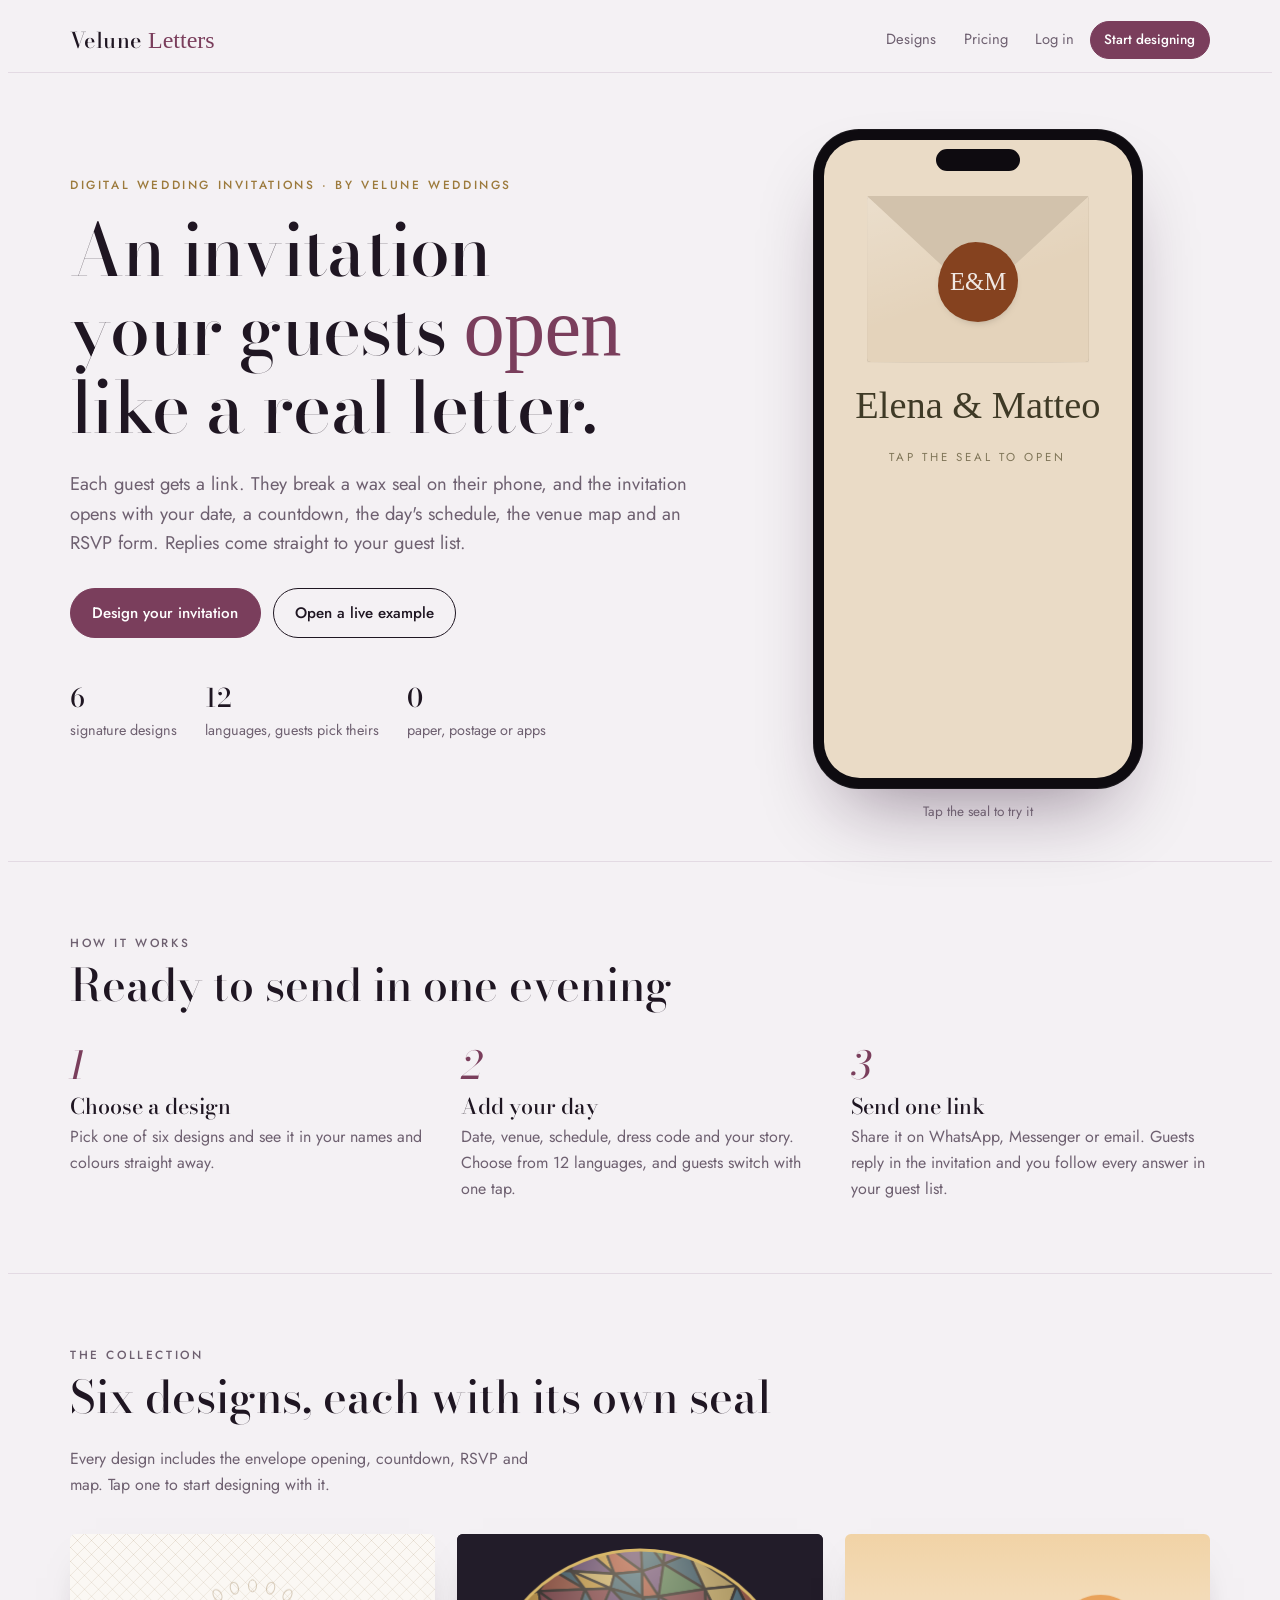
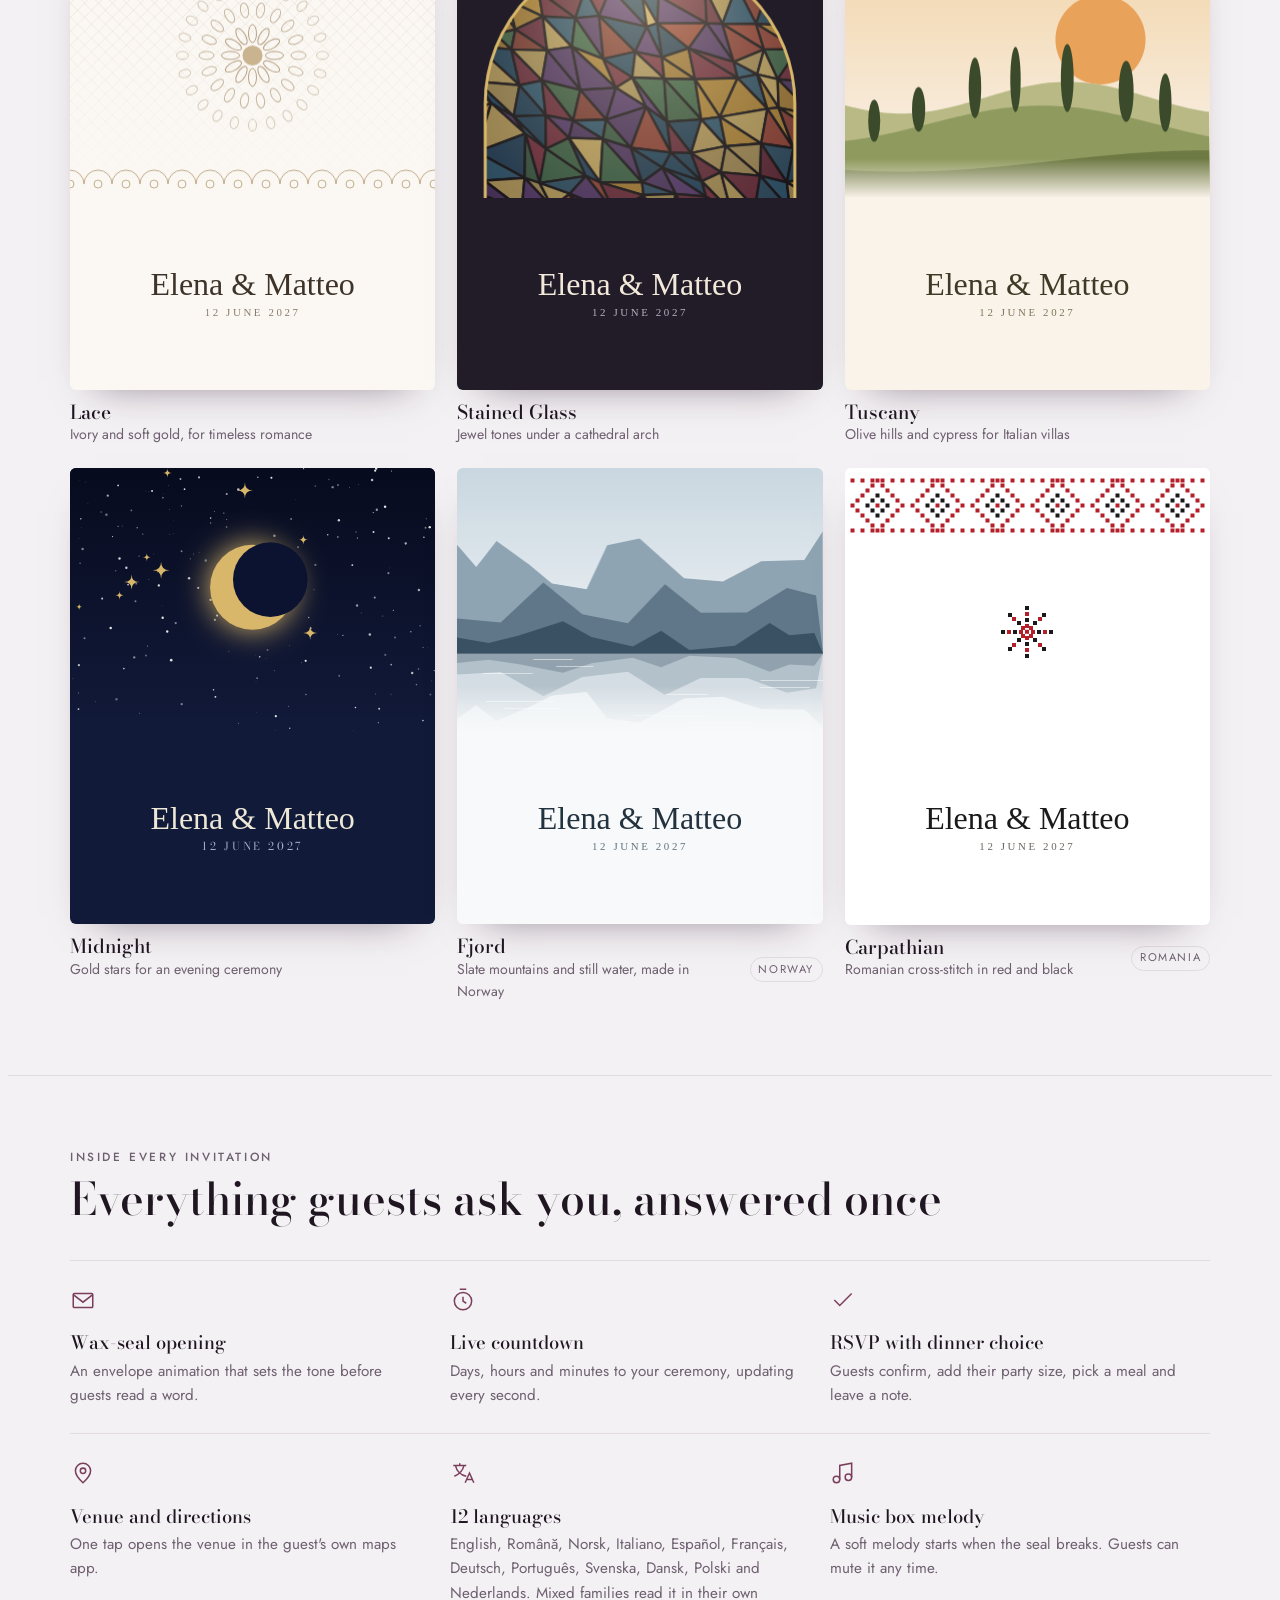
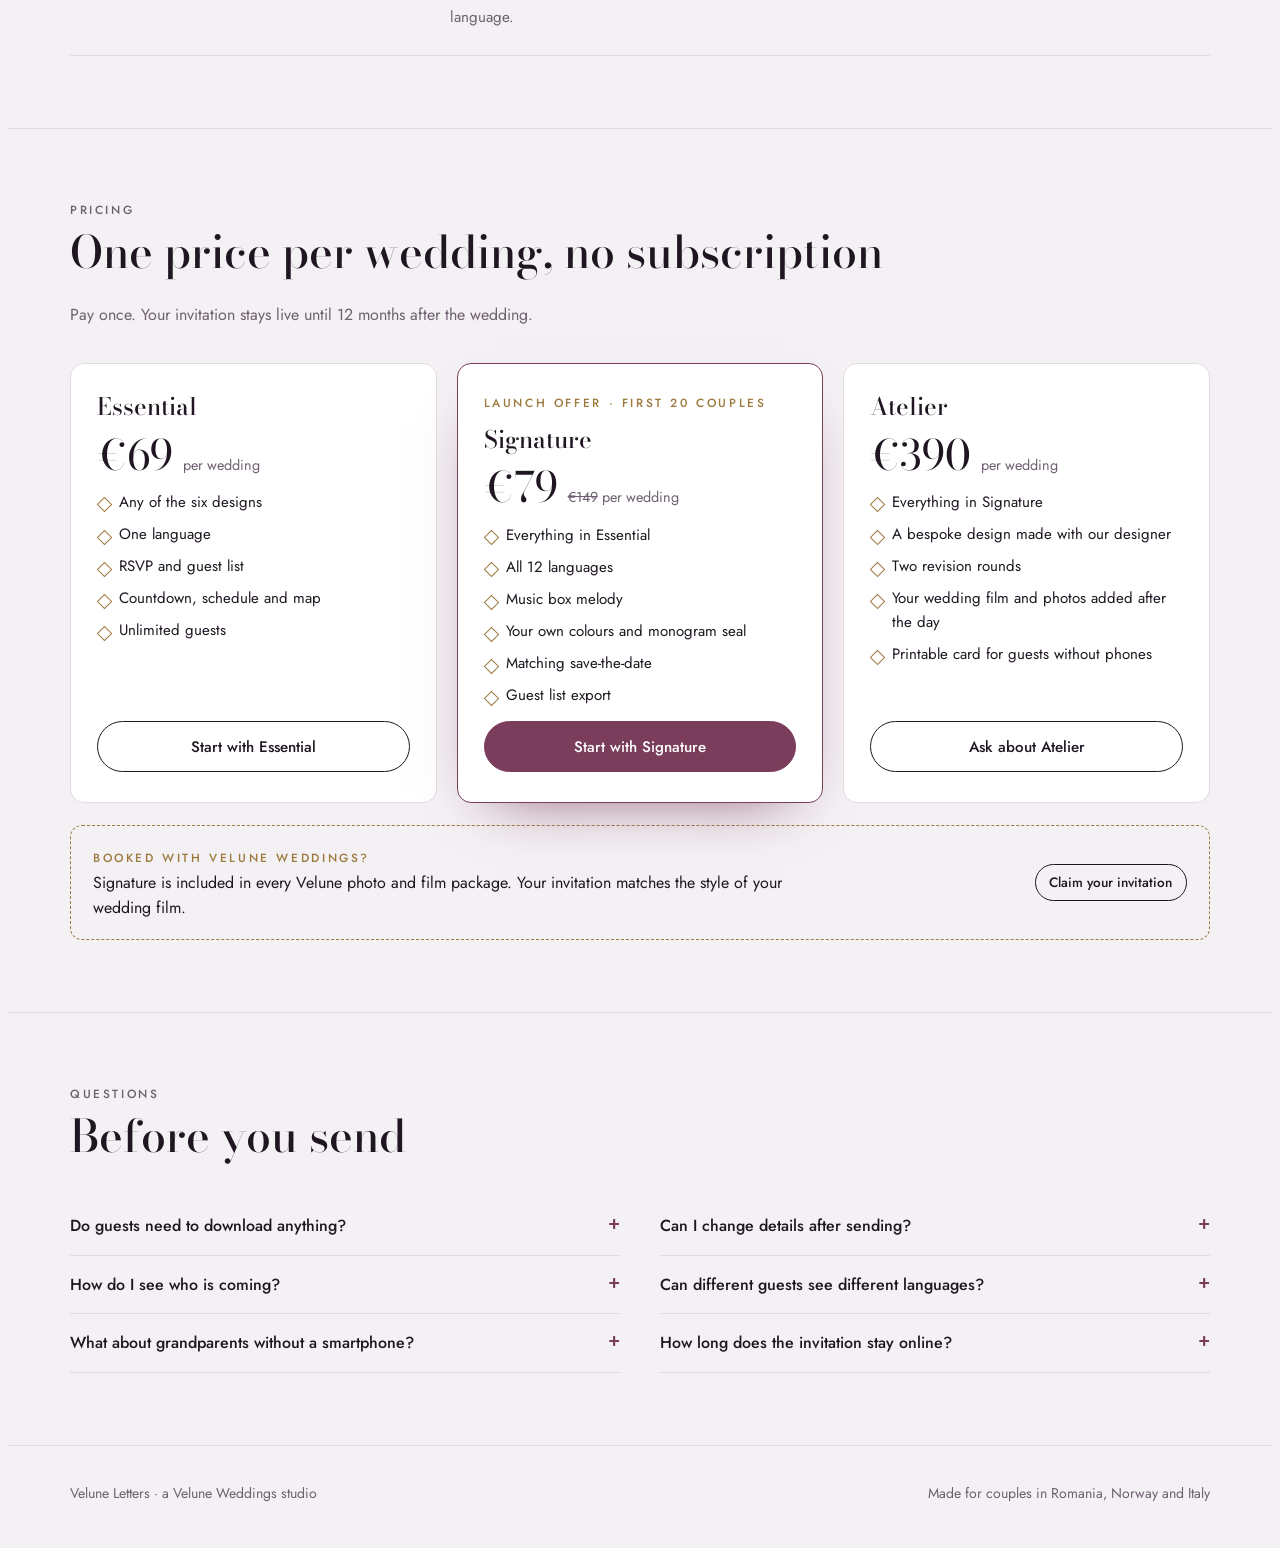
==== index.html @ 80e9c719 "Add files via upload" ====
<!doctype html>
<html lang="en">
<head>
<meta charset="utf-8">
<meta name="viewport" content="width=device-width,initial-scale=1,viewport-fit=cover">
<title>Velune Letters · Digital wedding invitations</title>
<meta name="description" content="Digital wedding invitations your guests open like a real letter. Wax-seal opening, RSVP, countdown, maps and personal guest links. Available in 12 languages.">
<meta property="og:title" content="Velune Letters">
<meta property="og:description" content="Wedding invitations your guests open like a real letter.">
<link rel="preconnect" href="https://fonts.googleapis.com"><link rel="preconnect" href="https://fonts.gstatic.com" crossorigin><link rel="stylesheet" href="https://fonts.googleapis.com/css2?family=Bodoni+Moda:ital,opsz,wght@0,6..96,400..700;1,6..96,400..700\&family=Jost:wght@300;400;500;600\&family=Pinyon+Script\&family=Cormorant+Garamond:ital,wght@0,400;0,500;1,400\&family=Cinzel:wght@400;600\&family=Italiana\&family=Marcellus\&display=swap">
<link rel="stylesheet" href="assets/site.css">
<link rel="stylesheet" href="assets/invite.css">
</head>
<body>
<header class="bar">
  <div class="wrap">
    <a class="logo" href="./" aria-label="Velune Letters home"><b>Velune</b><i>Letters</i></a>
    <nav class="nav" aria-label="Main">
      <a class="navlink hide-sm" href="#templates">Designs</a>
      <a class="navlink hide-sm" href="#pricing">Pricing</a>
      <a class="navlink" href="studio.html">Log in</a>
      <a class="btn small primary" href="studio.html">Start designing</a>
    </nav>
  </div>
</header>
<main>
  <section class="hero">
    <div class="wrap">
      <div>
        <p class="eyebrow">Digital wedding invitations · by Velune Weddings</p>
        <h1 style="margin-top:16px">An invitation your guests <em>open</em> like a real letter.</h1>
        <p class="lede">Each guest gets a link. They break a wax seal on their phone, and the invitation opens with your date, a countdown, the day's schedule, the venue map and an RSVP form. Replies come straight to your guest list.</p>
        <div class="ctas">
          <a class="btn primary" href="studio.html">Design your invitation</a>
          <a class="btn" href="i/?demo" target="_blank" rel="noopener">Open a live example</a>
        </div>
        <div class="proof">
          <div><b>6</b>signature designs</div>
          <div><b>12</b>languages, guests pick theirs</div>
          <div><b>0</b>paper, postage or apps</div>
        </div>
      </div>
      <div class="hero-phone">
        <div class="phone"><div class="screen"><div id="hero-invite"></div></div></div>
        <p class="hint">Tap the seal to try it</p>
      </div>
    </div>
  </section>

  <section class="block">
    <div class="wrap">
      <div class="head"><div><p class="eyebrow">How it works</p><h2>Ready to send in one evening</h2></div></div>
      <div class="steps">
        <div class="step"><div class="n">1</div><h3>Choose a design</h3><p>Pick one of six designs and see it in your names and colours straight away.</p></div>
        <div class="step"><div class="n">2</div><h3>Add your day</h3><p>Date, venue, schedule, dress code and your story. Choose from 12 languages, and guests switch with one tap.</p></div>
        <div class="step"><div class="n">3</div><h3>Send one link</h3><p>Share it on WhatsApp, Messenger or email. Guests reply in the invitation and you follow every answer in your guest list.</p></div>
      </div>
    </div>
  </section>

  <section class="block" id="templates">
    <div class="wrap">
      <div class="head"><div><p class="eyebrow">The collection</p><h2>Six designs, each with its own seal</h2></div><p>Every design includes the envelope opening, countdown, RSVP and map. Tap one to start designing with it.</p></div>
      <div class="tgrid" id="tgrid"></div>
    </div>
  </section>

  <section class="block">
    <div class="wrap">
      <div class="head"><div><p class="eyebrow">Inside every invitation</p><h2>Everything guests ask you, answered once</h2></div></div>
      <div class="feats">
        <div class="feat"><svg viewBox="0 0 24 24"><rect x="3" y="6" width="18" height="13" rx="1"/><path d="M3 7l9 7 9-7"/></svg><h3>Wax-seal opening</h3><p>An envelope animation that sets the tone before guests read a word.</p></div>
        <div class="feat"><svg viewBox="0 0 24 24"><circle cx="12" cy="13" r="8"/><path d="M12 9v4l3 2M9 2h6"/></svg><h3>Live countdown</h3><p>Days, hours and minutes to your ceremony, updating every second.</p></div>
        <div class="feat"><svg viewBox="0 0 24 24"><path d="M4 12l5 5L20 6"/></svg><h3>RSVP with dinner choice</h3><p>Guests confirm, add their party size, pick a meal and leave a note.</p></div>
        <div class="feat"><svg viewBox="0 0 24 24"><path d="M12 21s-7-6.2-7-11a7 7 0 0114 0c0 4.8-7 11-7 11z"/><circle cx="12" cy="10" r="2.5"/></svg><h3>Venue and directions</h3><p>One tap opens the venue in the guest's own maps app.</p></div>
        <div class="feat"><svg viewBox="0 0 24 24"><path d="M3 5h12M9 3v2M5 5c1 5 5 9 10 10M13 5c-1 4-4 8-9 10M14 21l4-9 4 9M15.5 18h5"/></svg><h3>12 languages</h3><p>English, Română, Norsk, Italiano, Español, Français, Deutsch, Português, Svenska, Dansk, Polski and Nederlands. Mixed families read it in their own language.</p></div>
        <div class="feat"><svg viewBox="0 0 24 24"><path d="M9 18V5l11-2v13"/><circle cx="6" cy="18" r="3"/><circle cx="17" cy="16" r="3"/></svg><h3>Music box melody</h3><p>A soft melody starts when the seal breaks. Guests can mute it any time.</p></div>
      </div>
    </div>
  </section>

  <section class="block" id="pricing">
    <div class="wrap">
      <div class="head"><div><p class="eyebrow">Pricing</p><h2>One price per wedding, no subscription</h2></div><p>Pay once. Your invitation stays live until 12 months after the wedding.</p></div>
      <div class="prices">
        <div class="price"><h3>Essential</h3><div class="amt">€69 <small>per wedding</small></div>
          <ul><li>Any of the six designs</li><li>One language</li><li>RSVP and guest list</li><li>Countdown, schedule and map</li><li>Unlimited guests</li></ul>
          <a class="btn" href="studio.html?plan=essential">Start with Essential</a></div>
        <div class="price pop"><p class="eyebrow">Launch offer · first 20 couples</p><h3>Signature</h3><div class="amt">€79 <small><s>€149</s> per wedding</small></div>
          <ul><li>Everything in Essential</li><li>All 12 languages</li><li>Music box melody</li><li>Your own colours and monogram seal</li><li>Matching save-the-date</li><li>Guest list export</li></ul>
          <a class="btn primary" href="studio.html?plan=signature">Start with Signature</a></div>
        <div class="price"><h3>Atelier</h3><div class="amt">€390 <small>per wedding</small></div>
          <ul><li>Everything in Signature</li><li>A bespoke design made with our designer</li><li>Two revision rounds</li><li>Your wedding film and photos added after the day</li><li>Printable card for guests without phones</li></ul>
          <a class="btn" href="studio.html?plan=atelier">Ask about Atelier</a></div>
      </div>
      <div class="velune-note">
        <p><span class="eyebrow">Booked with Velune Weddings?</span><br>Signature is included in every Velune photo and film package. Your invitation matches the style of your wedding film.</p>
        <a class="btn small" href="studio.html?plan=signature">Claim your invitation</a>
      </div>
    </div>
  </section>

  <section class="block">
    <div class="wrap">
      <div class="head"><div><p class="eyebrow">Questions</p><h2>Before you send</h2></div></div>
      <div class="faq">
        <details><summary>Do guests need to download anything?</summary><p>No. The link opens in any phone or computer browser.</p></details>
        <details><summary>Can I change details after sending?</summary><p>Yes. Changes appear for every guest straight away, so a new start time never needs a second invitation.</p></details>
        <details><summary>How do I see who is coming?</summary><p>Every reply lands in your guest list with party size, dinner choice and notes. You can export it for the venue.</p></details>
        <details><summary>Can different guests see different languages?</summary><p>With Signature, guests switch between English, Română, Norsk, Italiano, Español, Français, Deutsch, Português, Svenska, Dansk, Polski and Nederlands inside the invitation. Their phone's language opens first.</p></details>
        <details><summary>What about grandparents without a smartphone?</summary><p>Atelier includes a printable card in the same design, with a QR code to the invitation.</p></details>
        <details><summary>How long does the invitation stay online?</summary><p>Until 12 months after your wedding. After the day, it can become a thank-you page.</p></details>
      </div>
    </div>
  </section>
</main>
<footer><div class="wrap"><span>Velune Letters · a Velune Weddings studio</span><span>Made for couples in Romania, Norway and Italy</span></div></footer>
<script type="module">
import { renderInvite, DEFAULT_DATA, clone, esc, Music } from "./assets/invite.js";
import { THEMES, draw } from "./assets/themes.js";
import { fmtDate } from "./assets/i18n.js";
const data = clone(DEFAULT_DATA);
const hero = document.getElementById("hero-invite");
const heroOpts = { plan: null, onRsvp: async () => {}, onLang: (l) => { data.lang = l; renderInvite(hero, data, Object.assign(heroOpts, { keepOpen: true })); } };
renderInvite(hero, data, heroOpts);
const grid = document.getElementById("tgrid");
grid.innerHTML = Object.entries(THEMES).map(([id, th]) => `
  <div class="tcard">
    <a class="thumb" href="studio.html?theme=${id}" aria-label="Design with ${esc(th.name)}" style="background:${th.v.paper}">
      <canvas data-motif="${id}"></canvas>
      <div class="tt" style="color:${th.v.ink}"><span class="s">${esc(data.p1)} &amp; ${esc(data.p2)}</span><span class="d" style="color:${th.v.muted};font-family:${esc(th.display)}">${esc(fmtDate(data.date, "en", false))}</span></div>
    </a>
    <div class="meta"><div><h3>${esc(th.name)}</h3><p>${esc(th.tag)}</p></div>${id === "fjord" ? '<span class="tag">Norway</span>' : id === "carpathian" ? '<span class="tag">Romania</span>' : ""}</div>
  </div>`).join("");
const paint = () => grid.querySelectorAll("canvas").forEach((c) => draw(c, c.dataset.motif));
paint();
let rz; addEventListener("resize", () => { clearTimeout(rz); rz = setTimeout(paint, 200); });
document.addEventListener("visibilitychange", () => { if (document.hidden) Music.stop(); });
</script>
</body>
</html>
---- assets/site.css ----
/* Layout: editorial landing → studio (form + live phone) → full-screen invitation → guest replies. Site chrome is mulberry & champagne; each invitation design carries its own fixed palette. */
:root{
  --bg:#F4F1F4; --surface:#FFFFFF; --fg:#1F1622; --muted:#6E6070; --line:#E3DAE3;
  --accent:#7A3E5C; --accent-fg:#FFFFFF; --gold:#9C7A3C; --soft:#EDE5EC;
  --ok:#2F7A55; --warn:#A8642A; --bad:#A83A4A;
  --f-display:"Bodoni Moda", "Didot", Georgia, serif;
  --f-body:"Jost", "Helvetica Neue", Arial, sans-serif;
  --f-script:"Pinyon Script", "Snell Roundhand", cursive;
}
@media (prefers-color-scheme: dark){:root:not([data-theme="light"]){
  --bg:#141016; --surface:#1D1720; --fg:#EFE8EE; --muted:#A898A8; --line:#30273A;
  --accent:#D9A3BF; --accent-fg:#1F1622; --gold:#D6B57A; --soft:#261E2A;
  --ok:#7CC9A0; --warn:#E0A86E; --bad:#E58A98; color-scheme:dark}}
:root[data-theme="dark"]{
  --bg:#141016; --surface:#1D1720; --fg:#EFE8EE; --muted:#A898A8; --line:#30273A;
  --accent:#D9A3BF; --accent-fg:#1F1622; --gold:#D6B57A; --soft:#261E2A;
  --ok:#7CC9A0; --warn:#E0A86E; --bad:#E58A98; color-scheme:dark}

*{box-sizing:border-box}
html{scroll-behavior:smooth}
body{background:var(--bg);color:var(--fg);font-family:var(--f-body);font-size:16px;line-height:1.6;-webkit-font-smoothing:antialiased}
body::before{content:"";position:fixed;inset:0 0 auto;height:env(safe-area-inset-top,0px);z-index:10;background:var(--bg)}
h1,h2,h3{font-family:var(--f-display);font-weight:500;line-height:1.1;text-wrap:balance;margin:0}
p{margin:0}
button,input,select,textarea{font:inherit;color:inherit}
:focus-visible{outline:2px solid var(--accent);outline-offset:3px}
.wrap{max-width:1180px;margin:0 auto;padding-left:max(20px,env(safe-area-inset-left,0px));padding-right:max(20px,env(safe-area-inset-right,0px))}
.eyebrow{font-size:.74rem;letter-spacing:.22em;text-transform:uppercase;color:var(--gold);font-weight:500}
.btn{display:inline-flex;align-items:center;gap:.5em;border:1px solid var(--fg);background:transparent;padding:.8em 1.4em;border-radius:999px;cursor:pointer;font-weight:500;font-size:.95rem;text-decoration:none;transition:transform .2s,background .2s,color .2s}
.btn:hover{transform:translateY(-1px)}
.btn.primary{background:var(--accent);border-color:var(--accent);color:var(--accent-fg)}
.btn.small{padding:.5em 1em;font-size:.85rem}
.btn.ghost{border-color:var(--line)}

/* header */
.bar{position:sticky;top:env(safe-area-inset-top,0px);z-index:20;background:color-mix(in srgb,var(--bg) 88%,transparent);backdrop-filter:blur(10px);border-bottom:1px solid var(--line)}
.bar .wrap{display:flex;align-items:center;gap:20px;height:64px}
.logo{display:flex;align-items:baseline;gap:.4em;text-decoration:none;color:var(--fg);cursor:pointer;background:none;border:0;padding:0}
.logo b{font-family:var(--f-display);font-weight:500;font-size:1.35rem;letter-spacing:.02em}
.logo i{font-family:var(--f-script);font-style:normal;font-size:1.5rem;color:var(--accent)}
.nav{display:flex;gap:4px;margin-left:auto;flex-wrap:wrap}
.nav button{background:none;border:0;padding:.5em .8em;border-radius:999px;cursor:pointer;color:var(--muted);font-size:.92rem}
.nav button:hover,.nav button[aria-current="true"]{color:var(--fg);background:var(--soft)}
@media (max-width:640px){.nav .hide-sm{display:none}.bar .wrap{gap:8px}.logo b{font-size:1.1rem}}

.view[hidden]{display:none}

/* hero */
.hero{padding-block:56px 72px}
.hero .wrap{display:grid;grid-template-columns:1.15fr .85fr;gap:48px;align-items:center}
.hero h1{font-size:clamp(2.5rem,5.6vw,4.6rem);letter-spacing:-.01em}
.hero h1 em{font-family:var(--f-script);font-style:normal;color:var(--accent);font-weight:400;font-size:1.15em;line-height:.9}
.hero .lede{font-size:1.15rem;color:var(--muted);max-width:34em;margin-top:22px}
.hero .ctas{display:flex;gap:12px;flex-wrap:wrap;margin-top:30px}
.hero .proof{display:flex;gap:28px;flex-wrap:wrap;margin-top:40px;color:var(--muted);font-size:.9rem}
.hero .proof b{display:block;font-family:var(--f-display);font-size:1.6rem;color:var(--fg);font-weight:500}
.hero-phone{display:flex;justify-content:center;position:relative}
.hero-phone .hint{position:absolute;bottom:-34px;left:0;right:0;text-align:center;font-size:.85rem;color:var(--muted)}
@media (max-width:880px){.hero .wrap{grid-template-columns:1fr}.hero{padding-block:32px 72px}}

/* phone */
.phone{width:330px;max-width:100%;height:660px;border-radius:46px;padding:11px;background:#0E0B10;box-shadow:0 40px 80px -30px rgba(40,10,40,.45),0 0 0 1px rgba(255,255,255,.06) inset;position:relative;flex-shrink:0}
.phone::after{content:"";position:absolute;top:20px;left:50%;width:84px;height:22px;margin-left:-42px;border-radius:20px;background:#0E0B10;z-index:5}
.screen{height:100%;border-radius:36px;overflow-y:auto;overflow-x:hidden;position:relative;scrollbar-width:none}
.screen::-webkit-scrollbar{display:none}

/* sections */
section.block{padding-block:72px;border-top:1px solid var(--line)}
.head{display:flex;justify-content:space-between;align-items:end;gap:24px;flex-wrap:wrap;margin-bottom:36px}
.head h2{font-size:clamp(1.9rem,3.6vw,2.8rem);margin-top:8px}
.head p{color:var(--muted);max-width:30em}

.steps{display:grid;grid-template-columns:repeat(3,1fr);gap:32px}
.step .n{font-family:var(--f-display);font-style:italic;font-size:2.4rem;color:var(--accent);line-height:1}
.step h3{font-size:1.35rem;margin:10px 0 6px}
.step p{color:var(--muted)}
@media (max-width:760px){.steps{grid-template-columns:1fr}}

.tgrid{display:grid;grid-template-columns:repeat(3,1fr);gap:22px}
@media (max-width:900px){.tgrid{grid-template-columns:repeat(2,1fr)}}
@media (max-width:520px){.tgrid{grid-template-columns:1fr}}
.tcard{display:flex;flex-direction:column;gap:12px}
.thumb{position:relative;aspect-ratio:4/5;max-width:100%;border-radius:6px;overflow:hidden;cursor:pointer;border:0;padding:0;display:block;width:100%;transition:transform .35s ease,box-shadow .35s ease;box-shadow:0 18px 40px -26px rgba(30,10,30,.55)}
.thumb:hover{transform:translateY(-4px) rotate(-.4deg)}
.thumb canvas{position:absolute;inset:0 0 auto;width:100%;height:58%}
.thumb .tt{position:absolute;inset:58% 0 0;display:flex;flex-direction:column;align-items:center;justify-content:center;gap:2px;text-align:center}
.thumb .tt .s{font-family:var(--f-script);font-size:2rem;line-height:1.1}
.thumb .tt .d{font-size:.68rem;letter-spacing:.24em;text-transform:uppercase}
.tcard .meta{display:flex;justify-content:space-between;align-items:center;gap:12px}
.tcard h3{font-size:1.2rem}
.tcard .meta p{font-size:.88rem;color:var(--muted)}
.tag{font-size:.7rem;letter-spacing:.14em;text-transform:uppercase;border:1px solid var(--line);border-radius:999px;padding:.2em .7em;color:var(--muted);white-space:nowrap}

.feats{display:grid;grid-template-columns:repeat(3,1fr);gap:0;border-top:1px solid var(--line)}
.feat{padding:26px 24px 26px 0;border-bottom:1px solid var(--line)}
.feat h3{font-size:1.15rem;margin-bottom:6px}
.feat p{color:var(--muted);font-size:.95rem}
.feat svg{width:26px;height:26px;stroke:var(--accent);fill:none;stroke-width:1.4;margin-bottom:12px}
@media (max-width:760px){.feats{grid-template-columns:1fr}}

.prices{display:grid;grid-template-columns:repeat(3,1fr);gap:20px;align-items:stretch}
@media (max-width:860px){.prices{grid-template-columns:1fr}}
.price{background:var(--surface);border:1px solid var(--line);border-radius:14px;padding:30px 26px;display:flex;flex-direction:column;gap:14px}
.price.pop{border-color:var(--accent);box-shadow:0 24px 60px -36px var(--accent)}
.price h3{font-size:1.5rem}
.price .amt{font-family:var(--f-display);font-size:2.6rem;line-height:1}
.price .amt small{font-family:var(--f-body);font-size:.9rem;color:var(--muted)}
.price ul{list-style:none;padding:0;margin:0;display:grid;gap:8px;font-size:.94rem}
.price li{padding-left:22px;position:relative}
.price li::before{content:"";position:absolute;left:2px;top:.62em;width:9px;height:9px;transform:rotate(45deg);border:1px solid var(--gold)}
.price .btn{margin-top:auto;justify-content:center}
.velune-note{margin-top:22px;padding:18px 22px;border:1px dashed var(--gold);border-radius:12px;display:flex;gap:16px;align-items:center;flex-wrap:wrap;justify-content:space-between}
.velune-note p{max-width:44em}

.faq{display:grid;grid-template-columns:repeat(2,1fr);gap:0 40px}
@media (max-width:760px){.faq{grid-template-columns:1fr}}
.faq details{border-bottom:1px solid var(--line);padding:16px 0}
.faq summary{cursor:pointer;font-weight:500;list-style:none;display:flex;justify-content:space-between;gap:12px}
.faq summary::after{content:"+";color:var(--accent);font-size:1.2rem;line-height:1}
.faq details[open] summary::after{content:"–"}
.faq details p{color:var(--muted);margin-top:8px}

footer{border-top:1px solid var(--line);padding-block:36px;color:var(--muted);font-size:.88rem}
footer .wrap{display:flex;justify-content:space-between;gap:16px;flex-wrap:wrap}

/* studio */
.studio{padding-block:36px 72px}
.studio .wrap{display:grid;grid-template-columns:minmax(0,1fr) 360px;gap:44px;align-items:start}
@media (max-width:920px){.studio .wrap{grid-template-columns:1fr}.studio .preview{order:-1}}
.studio h1{font-size:clamp(1.9rem,3.4vw,2.6rem)}
.studio .sub{color:var(--muted);margin-top:6px}
.panel{background:var(--surface);border:1px solid var(--line);border-radius:14px;padding:22px;margin-top:20px}
.panel h2{font-family:var(--f-body);font-size:.78rem;letter-spacing:.2em;text-transform:uppercase;color:var(--gold);font-weight:500;margin-bottom:14px}
.fgrid{display:grid;grid-template-columns:1fr 1fr;gap:14px}
.fgrid .full{grid-column:1/-1}
@media (max-width:520px){.fgrid{grid-template-columns:1fr}}
label.f{display:flex;flex-direction:column;gap:5px;font-size:.82rem;color:var(--muted);min-width:0}
.f input,.f select,.f textarea{border:1px solid var(--line);background:var(--bg);border-radius:8px;padding:.62em .75em;font-size:.95rem;color:var(--fg);width:100%;min-width:0}
.f textarea{min-height:84px;resize:vertical}
.chips{display:flex;flex-wrap:wrap;gap:8px}
.chip{border:1px solid var(--line);background:var(--bg);border-radius:999px;padding:.45em .95em;cursor:pointer;font-size:.88rem;display:inline-flex;align-items:center;gap:.5em}
.chip .sw{width:14px;height:14px;border-radius:50%;box-shadow:0 0 0 1px rgba(0,0,0,.15) inset}
.chip[aria-pressed="true"]{border-color:var(--accent);background:var(--soft);color:var(--fg);box-shadow:0 0 0 1px var(--accent) inset}
.sched{display:grid;gap:8px}
.srow{display:grid;grid-template-columns:96px minmax(0,1fr) 36px;gap:8px}
.srow input{border:1px solid var(--line);background:var(--bg);border-radius:8px;padding:.55em .7em;min-width:0;width:100%}
.iconbtn{border:1px solid var(--line);background:var(--bg);border-radius:8px;cursor:pointer;color:var(--muted)}
.preview{position:sticky;top:calc(env(safe-area-inset-top,0px) + 84px);display:flex;flex-direction:column;align-items:center;gap:14px}
.preview .row{display:flex;gap:8px;flex-wrap:wrap;justify-content:center}
.linkbox{display:flex;gap:8px;align-items:center;border:1px solid var(--line);border-radius:999px;padding:4px 4px 4px 14px;font-size:.85rem;max-width:100%;background:var(--surface)}
.linkbox code{overflow:hidden;text-overflow:ellipsis;white-space:nowrap;min-width:0;color:var(--muted)}

/* full invitation view */
.full-invite{min-height:calc(100dvh - 64px);position:relative}
.full-invite .back{position:fixed;left:max(14px,env(safe-area-inset-left,0px));bottom:calc(14px + env(safe-area-inset-bottom,0px));z-index:30;background:var(--surface);color:var(--fg);border:1px solid var(--line);box-shadow:0 10px 30px -12px rgba(0,0,0,.4)}

/* replies */
.replies{padding-block:36px 72px}
.tiles{display:grid;grid-template-columns:repeat(4,1fr);gap:14px;margin-top:24px}
@media (max-width:760px){.tiles{grid-template-columns:repeat(2,1fr)}}
.tile{background:var(--surface);border:1px solid var(--line);border-radius:12px;padding:18px}
.tile .k{font-size:.75rem;letter-spacing:.16em;text-transform:uppercase;color:var(--muted)}
.tile .v{font-family:var(--f-display);font-size:2.2rem;line-height:1.1;font-variant-numeric:tabular-nums}
.tile .x{font-size:.82rem;color:var(--muted)}
.meals{margin-top:14px}
.mbar{display:flex;height:12px;border-radius:999px;overflow:hidden;background:var(--soft);margin:10px 0}
.mbar span{display:block;height:100%}
.legend{display:flex;gap:18px;flex-wrap:wrap;font-size:.85rem;color:var(--muted)}
.legend i{display:inline-block;width:10px;height:10px;border-radius:3px;margin-right:6px;vertical-align:middle}
.tablewrap{overflow-x:auto;margin-top:20px;border:1px solid var(--line);border-radius:12px;background:var(--surface)}
table{border-collapse:collapse;width:100%;min-width:680px;font-size:.92rem}
th,td{text-align:left;padding:12px 14px;border-bottom:1px solid var(--line);vertical-align:top}
th{font-size:.72rem;letter-spacing:.14em;text-transform:uppercase;color:var(--muted);font-weight:500}
td.num{font-variant-numeric:tabular-nums}
tr:last-child td{border-bottom:0}
.pill{display:inline-block;font-size:.75rem;padding:.15em .7em;border-radius:999px;border:1px solid currentColor;white-space:nowrap}
.pill.yes{color:var(--ok)} .pill.no{color:var(--bad)} .pill.ex{color:var(--muted);margin-left:6px}
.toolbar{display:flex;gap:10px;flex-wrap:wrap;margin-top:18px;align-items:center}
.toast{position:fixed;left:50%;bottom:calc(24px + env(safe-area-inset-bottom,0px));transform:translateX(-50%) translateY(20px);opacity:0;background:var(--fg);color:var(--bg);padding:.7em 1.2em;border-radius:999px;font-size:.9rem;transition:.3s;z-index:50;pointer-events:none}
.toast.show{opacity:1;transform:translateX(-50%)}


/* ================= APP (studio + admin) ================= */
.demo-banner{background:var(--soft);border-bottom:1px solid var(--line);font-size:.85rem;color:var(--muted)}
.demo-banner .wrap{padding-block:8px;display:flex;gap:10px;align-items:center;flex-wrap:wrap}
.demo-banner b{color:var(--accent);font-weight:600}
.center-card{max-width:440px;margin:64px auto;background:var(--surface);border:1px solid var(--line);border-radius:16px;padding:34px 30px;text-align:center}
.center-card h1{font-size:2rem;margin:10px 0 8px}
.center-card p{color:var(--muted)}
.center-card form{display:grid;gap:12px;margin-top:22px;text-align:left}
.center-card .btn{justify-content:center}
.msg{font-size:.9rem;padding:10px 12px;border-radius:8px;background:var(--soft)}
.msg.err{color:var(--bad)}
.app{padding-block:28px 80px}
.app-head{display:flex;justify-content:space-between;align-items:end;gap:16px;flex-wrap:wrap;margin-bottom:24px}
.app-head h1{font-size:clamp(1.8rem,3.2vw,2.4rem)}
.cards{display:grid;grid-template-columns:repeat(auto-fill,minmax(260px,1fr));gap:18px}
.icard{background:var(--surface);border:1px solid var(--line);border-radius:14px;overflow:hidden;display:flex;flex-direction:column;cursor:pointer;text-align:left;padding:0;transition:transform .2s,box-shadow .2s}
.icard:hover{transform:translateY(-2px);box-shadow:0 18px 40px -28px rgba(30,10,30,.5)}
.icard canvas{width:100%;height:120px;display:block}
.icard .b{padding:16px 18px;display:grid;gap:4px}
.icard .n{font-family:var(--f-script);font-size:1.8rem;line-height:1.1}
.icard .m{font-size:.85rem;color:var(--muted);display:flex;gap:8px;flex-wrap:wrap;align-items:center}
.icard.new{align-items:center;justify-content:center;min-height:240px;border-style:dashed;color:var(--muted);gap:8px}
.icard.new span{font-size:2rem;color:var(--accent);line-height:1}
.st{display:inline-block;font-size:.72rem;letter-spacing:.08em;text-transform:uppercase;padding:.15em .65em;border-radius:999px;border:1px solid currentColor}
.st.live{color:var(--ok)} .st.draft{color:var(--warn)} .st.archived{color:var(--muted)}
.ws-top{display:flex;align-items:center;gap:14px;flex-wrap:wrap;margin-bottom:6px}
.ws-top h1{font-size:clamp(1.6rem,3vw,2.2rem)}
.saving{font-size:.8rem;color:var(--muted);margin-left:auto}
.tabs{display:flex;gap:4px;border-bottom:1px solid var(--line);margin:14px 0 24px;overflow-x:auto;scrollbar-width:none}
.tabs::-webkit-scrollbar{display:none}
.tabs button{background:none;border:0;border-bottom:2px solid transparent;padding:.7em 1em;cursor:pointer;color:var(--muted);white-space:nowrap;font-weight:500}
.tabs button[aria-selected="true"]{color:var(--fg);border-color:var(--accent)}
.tabs .count{font-size:.75rem;background:var(--soft);border-radius:999px;padding:.05em .55em;margin-left:4px;color:var(--muted)}
.ws{display:grid;grid-template-columns:minmax(0,1fr) 360px;gap:40px;align-items:start}
@media (max-width:980px){.ws{grid-template-columns:1fr}.ws .preview{order:-1}}
.ws.wide{grid-template-columns:1fr}
.ws.wide .preview{display:none}
.hint{font-size:.82rem;color:var(--muted);margin-top:8px}
.switch{display:flex;align-items:center;gap:10px;cursor:pointer;font-size:.92rem}
.switch input{width:38px;height:22px;appearance:none;-webkit-appearance:none;background:var(--line);border-radius:999px;position:relative;cursor:pointer;transition:background .2s;flex-shrink:0}
.switch input::after{content:"";position:absolute;top:3px;left:3px;width:16px;height:16px;border-radius:50%;background:var(--surface);transition:transform .2s}
.switch input:checked{background:var(--accent)}
.switch input:checked::after{transform:translateX(16px)}
.photos{display:grid;grid-template-columns:repeat(auto-fill,minmax(92px,1fr));gap:8px}
.photos .p{position:relative;aspect-ratio:1;border-radius:8px;overflow:hidden;background:var(--soft)}
.photos .p img{width:100%;height:100%;object-fit:cover}
.photos .p button{position:absolute;top:4px;right:4px;width:26px;height:26px;border-radius:50%;border:0;background:rgba(0,0,0,.6);color:#fff;cursor:pointer}
.photos label.add{aspect-ratio:1;border:1px dashed var(--line);border-radius:8px;display:grid;place-items:center;cursor:pointer;color:var(--muted);font-size:.8rem;text-align:center;padding:6px}
.photos label.add input{position:absolute;opacity:0;width:1px;height:1px}
.slugrow{display:flex;align-items:center;gap:0;border:1px solid var(--line);border-radius:8px;background:var(--bg);overflow:hidden}
.slugrow span{padding:.62em 0 .62em .75em;color:var(--muted);font-size:.85rem;white-space:nowrap}
.slugrow input{border:0!important;background:transparent!important;padding-left:2px!important}
.addguest{display:grid;grid-template-columns:minmax(0,2fr) 90px minmax(0,1.5fr) auto;gap:10px;align-items:end}
@media (max-width:700px){.addguest{grid-template-columns:1fr 1fr}}
.gtable td .actions{display:flex;gap:6px;flex-wrap:wrap}
.gstat{font-size:.82rem;color:var(--muted)}
.gstat.opened{color:var(--gold)} .gstat.yes{color:var(--ok)} .gstat.no{color:var(--bad)}
.planrow{display:grid;grid-template-columns:repeat(3,1fr);gap:16px}
@media (max-width:900px){.planrow{grid-template-columns:1fr}}
.price.current{border-color:var(--ok)}
.qr{display:flex;gap:22px;align-items:center;flex-wrap:wrap}
.qr canvas{background:#fff;padding:10px;border-radius:10px;width:168px;height:168px}
.livebox{display:flex;gap:14px;align-items:center;flex-wrap:wrap;justify-content:space-between}
.modal{position:fixed;inset:0;z-index:60;background:rgba(15,10,18,.55);display:grid;place-items:center;padding:20px}
.modal[hidden]{display:none}
.modal .box{background:var(--surface);border-radius:16px;padding:26px;max-width:460px;width:100%;border:1px solid var(--line)}
.modal .box h2{font-size:1.5rem;margin-bottom:8px}
.modal .box p{color:var(--muted)}
.modal .row{display:flex;gap:10px;justify-content:flex-end;margin-top:20px;flex-wrap:wrap}
.btn.danger{border-color:var(--bad);color:var(--bad)}
.search{border:1px solid var(--line);background:var(--surface);border-radius:999px;padding:.55em 1em;min-width:0;width:260px;max-width:100%}
.empty{padding:40px 20px;text-align:center;color:var(--muted)}
.navlink{padding:.5em .8em;border-radius:999px;color:var(--muted);font-size:.92rem;text-decoration:none}
.navlink:hover{color:var(--fg);background:var(--soft)}
.nav{align-items:center}
a.thumb{color:inherit;text-decoration:none}
.sr{position:absolute;width:1px;height:1px;overflow:hidden;clip:rect(0 0 0 0)}
.btn{color:var(--fg)} .btn.primary{color:var(--accent-fg)} .btn.danger{color:var(--bad)} .btn:disabled{opacity:.5;cursor:default;transform:none}
---- assets/invite.css ----
/* ================= INVITATION ================= */
.inv{--i-bg:#EFE9E1;--i-paper:#FBF8F4;--i-ink:#3E3328;--i-muted:#8A7B6A;--i-accent:#A08660;--i-seal:#9A7C52;--i-env:#E6DCCD;--i-display:"Cormorant Garamond",Georgia,serif;
  background:var(--i-bg);color:var(--i-ink);font-family:"Jost",Arial,sans-serif;position:relative;min-height:100%;line-height:1.55;overflow:hidden}
.inv .stage{min-height:inherit;display:flex;flex-direction:column;align-items:center;justify-content:center;gap:22px;padding:56px 22px;text-align:center}
.full-invite .inv{min-height:calc(100dvh - 64px)}
.screen .inv{min-height:100%}
.inv .stage .names{font-family:"Pinyon Script",cursive;font-size:2.4rem;line-height:1.1;color:var(--i-ink)}
.inv .stage .tap{font-size:.72rem;letter-spacing:.26em;text-transform:uppercase;color:var(--i-muted);animation:pulse 2.4s ease-in-out infinite}
@keyframes pulse{50%{opacity:.45}}
.env{position:relative;width:min(290px,84%);aspect-ratio:4/3;perspective:900px}
.env>*{position:absolute}
.env-back{inset:0;background:color-mix(in srgb,var(--i-env) 82%,#000);border-radius:4px}
.env-letter{left:7%;right:7%;top:8%;bottom:8%;background:var(--i-paper);border-radius:2px;z-index:2;display:flex;align-items:flex-start;justify-content:center;padding-top:10%;font-family:"Pinyon Script",cursive;font-size:1.5rem;color:var(--i-accent);transition:transform .8s cubic-bezier(.2,.8,.2,1) .85s;box-shadow:0 2px 8px rgba(0,0,0,.12)}
.env-front{inset:0;background:var(--i-env);clip-path:polygon(0 0,50% 54%,100% 0,100% 100%,0 100%);z-index:3;border-radius:4px;box-shadow:0 20px 40px -18px rgba(0,0,0,.45)}
.env-front::after{content:"";position:absolute;inset:0;background:linear-gradient(160deg,rgba(255,255,255,.25),transparent 55%)}
.env-flap{inset:0 0 auto 0;height:62%;background:color-mix(in srgb,var(--i-env) 92%,#000);clip-path:polygon(0 0,100% 0,50% 100%);transform-origin:top center;z-index:4;transition:transform .6s ease .3s,z-index 0s linear .6s}
.seal{left:50%;top:52%;width:68px;height:68px;margin:-34px 0 0 -34px;border-radius:50%;border:0;z-index:5;cursor:pointer;color:rgba(255,255,255,.88);font-family:"Pinyon Script",cursive;font-size:1.55rem;background:radial-gradient(circle at 35% 30%,color-mix(in srgb,var(--i-seal) 70%,#fff),var(--i-seal) 55%,color-mix(in srgb,var(--i-seal) 70%,#000));box-shadow:0 4px 10px rgba(0,0,0,.35),0 0 0 5px color-mix(in srgb,var(--i-seal) 85%,#000) inset;transition:transform .3s ease,opacity .3s ease}
.seal:hover{transform:scale(1.07) rotate(-4deg)}
.seal::before{content:"";position:absolute;inset:-6px;border-radius:47% 53% 50% 50%/55% 48% 52% 45%;background:var(--i-seal);z-index:-1;filter:brightness(.85)}
.inv.opening .seal{transform:scale(.4);opacity:0}
.inv.opening .env-flap{transform:rotateX(180deg);z-index:1}
.inv.opening .env-letter{transform:translateY(-58%)}
.inv.opening .stage{animation:fadeout .5s ease 1.7s forwards}
@keyframes fadeout{to{opacity:0;transform:scale(1.04)}}
.inv .sheet{display:none}
.inv.opened .stage{display:none}
.inv.opened .sheet{display:block;animation:rise .9s cubic-bezier(.2,.8,.2,1)}
@keyframes rise{from{opacity:0;transform:translateY(24px)}}
@media (prefers-reduced-motion:reduce){.inv *,.inv{animation:none!important;transition:none!important}}

.sheet{max-width:560px;margin:0 auto;background:var(--i-paper);min-height:inherit;box-shadow:0 0 60px -30px rgba(0,0,0,.35)}
.sheet canvas.art{display:block;width:100%;height:250px}
.sheet .sec{padding:30px 26px;text-align:center}
.sheet .kicker{font-size:.7rem;letter-spacing:.28em;text-transform:uppercase;color:var(--i-muted)}
.sheet .couple{font-family:"Pinyon Script",cursive;font-size:clamp(2.6rem,11vw,3.6rem);line-height:1.05;margin:14px 0 10px;color:var(--i-ink)}
.sheet .couple .amp{display:block;font-size:.55em;color:var(--i-accent)}
.sheet .line{font-family:var(--i-display);font-size:1.15rem;font-style:italic;color:var(--i-muted)}
.sheet .date{font-family:var(--i-display);font-size:1.7rem;margin-top:18px;letter-spacing:.04em;color:var(--i-ink)}
.sheet .place{font-size:.78rem;letter-spacing:.22em;text-transform:uppercase;color:var(--i-muted);margin-top:6px}
.orn{display:flex;align-items:center;justify-content:center;gap:10px;color:var(--i-accent);padding:0 26px}
.orn::before,.orn::after{content:"";height:1px;flex:1;max-width:90px;background:currentColor;opacity:.5}
.orn span{width:7px;height:7px;transform:rotate(45deg);border:1px solid currentColor}
.sheet h3{font-family:var(--i-display);font-weight:500;font-size:1.55rem;margin-bottom:14px;color:var(--i-ink)}
.cd{display:grid;grid-template-columns:repeat(4,1fr);gap:8px;max-width:340px;margin:0 auto}
.cd div{border:1px solid color-mix(in srgb,var(--i-accent) 45%,transparent);border-radius:6px;padding:10px 2px}
.cd b{display:block;font-family:var(--i-display);font-size:1.6rem;font-weight:500;font-variant-numeric:tabular-nums;line-height:1.1}
.cd small{font-size:.6rem;letter-spacing:.16em;text-transform:uppercase;color:var(--i-muted)}
.story{font-family:var(--i-display);font-size:1.12rem;max-width:30em;margin:0 auto;color:var(--i-ink)}
.tl{list-style:none;margin:0 auto;padding:0;max-width:320px;text-align:left;position:relative}
.tl::before{content:"";position:absolute;left:62px;top:8px;bottom:8px;width:1px;background:color-mix(in srgb,var(--i-accent) 50%,transparent)}
.tl li{display:grid;grid-template-columns:52px 1fr;gap:22px;padding:8px 0;position:relative}
.tl li::after{content:"";position:absolute;left:58px;top:16px;width:9px;height:9px;border-radius:50%;background:var(--i-paper);border:1px solid var(--i-accent)}
.tl time{font-variant-numeric:tabular-nums;font-weight:500;color:var(--i-accent)}
.venue-name{font-family:var(--i-display);font-size:1.3rem}
.ibtn{display:inline-block;margin-top:14px;border:1px solid var(--i-ink);color:var(--i-ink);background:transparent;border-radius:999px;padding:.6em 1.3em;font-size:.82rem;letter-spacing:.12em;text-transform:uppercase;text-decoration:none;cursor:pointer}
.ibtn.fill{background:var(--i-ink);color:var(--i-paper)}
.rsvp form{display:grid;gap:12px;text-align:left;max-width:360px;margin:16px auto 0}
.rsvp label{display:grid;gap:4px;font-size:.78rem;color:var(--i-muted);letter-spacing:.04em}
.rsvp input,.rsvp select,.rsvp textarea{background:transparent;border:0;border-bottom:1px solid color-mix(in srgb,var(--i-ink) 35%,transparent);padding:.5em 0;color:var(--i-ink);font-size:1rem;border-radius:0;width:100%}
.rsvp select option{color:#222}
.rsvp .seg{display:grid;grid-template-columns:1fr 1fr;gap:8px}
.rsvp .seg label{display:block}
.rsvp .seg input{position:absolute;opacity:0;width:1px}
.rsvp .seg span{display:block;text-align:center;border:1px solid color-mix(in srgb,var(--i-ink) 30%,transparent);border-radius:6px;padding:.6em .3em;font-size:.88rem;color:var(--i-ink);cursor:pointer}
.rsvp .seg input:checked+span{background:var(--i-ink);color:var(--i-paper);border-color:var(--i-ink)}
.rsvp .seg input:focus-visible+span{outline:2px solid var(--i-accent);outline-offset:2px}
.rsvp .thanks{font-family:var(--i-display);font-size:1.25rem;font-style:italic;margin-top:12px}
.rsvp .err{color:#B3202A;font-size:.82rem}
.ifoot{padding:26px;text-align:center;font-size:.68rem;letter-spacing:.22em;text-transform:uppercase;color:var(--i-muted)}
.ifoot b{font-family:"Pinyon Script",cursive;font-size:1.2rem;letter-spacing:0;text-transform:none;font-weight:400;color:var(--i-accent)}
.mus{position:sticky;top:12px;float:right;margin:12px 12px -52px 0;z-index:6;width:40px;height:40px;border-radius:50%;border:1px solid color-mix(in srgb,var(--i-ink) 25%,transparent);background:color-mix(in srgb,var(--i-paper) 80%,transparent);backdrop-filter:blur(6px);cursor:pointer;color:var(--i-ink);display:grid;place-items:center}
.mus svg{width:18px;height:18px;fill:none;stroke:currentColor;stroke-width:1.6}
.mus[aria-pressed="false"] .wave{display:none}
.cal{display:flex;gap:8px;justify-content:center;flex-wrap:wrap;margin-top:16px}
.cal .ibtn{margin-top:0;font-size:.72rem;padding:.5em 1em}
.gal{display:grid;grid-template-columns:repeat(3,1fr);gap:6px}
.gal .ph{padding:0;border:0;background:none;cursor:zoom-in;aspect-ratio:1;overflow:hidden;border-radius:4px}
.gal .ph:first-child{grid-column:span 2;grid-row:span 2}
.gal img{width:100%;height:100%;object-fit:cover;display:block;transition:transform .5s}
.gal .ph:hover img{transform:scale(1.05)}
.lightbox{position:fixed;inset:0;z-index:100;background:rgba(10,8,12,.92);display:grid;place-items:center;padding:24px;cursor:zoom-out}
.lightbox[hidden]{display:none}
.lightbox img{max-width:100%;max-height:90vh;border-radius:4px}
.lightbox button{position:absolute;top:calc(14px + env(safe-area-inset-top,0px));right:max(14px,env(safe-area-inset-right,0px));width:44px;height:44px;border-radius:50%;border:1px solid rgba(255,255,255,.4);background:transparent;color:#fff;font-size:1.5rem;cursor:pointer}
.screen .lightbox{position:absolute}
/* guest page */
.guest-page{margin:0;min-height:100dvh;background:#EFE9E1}
.guest-page .inv{min-height:100dvh}
.draft-bar{position:fixed;left:0;right:0;top:0;z-index:50;background:#2a2230;color:#fff;text-align:center;font:500 .8rem/1.4 Jost,Arial,sans-serif;padding:8px max(16px,env(safe-area-inset-right,0px)) 8px max(16px,env(safe-area-inset-left,0px));padding-top:calc(8px + env(safe-area-inset-top,0px))}
.nf{min-height:100dvh;display:grid;place-items:center;text-align:center;padding:24px;font-family:Jost,Arial,sans-serif;color:#3E3328;background:#EFE9E1}
.nf h1{font-family:"Pinyon Script",cursive;font-weight:400;font-size:3rem;margin:0 0 6px;color:#A08660}
.nf .spin{width:34px;height:34px;border-radius:50%;border:2px solid #d8cbb8;border-top-color:#A08660;animation:spin 1s linear infinite;margin:0 auto}
@keyframes spin{to{transform:rotate(360deg)}}
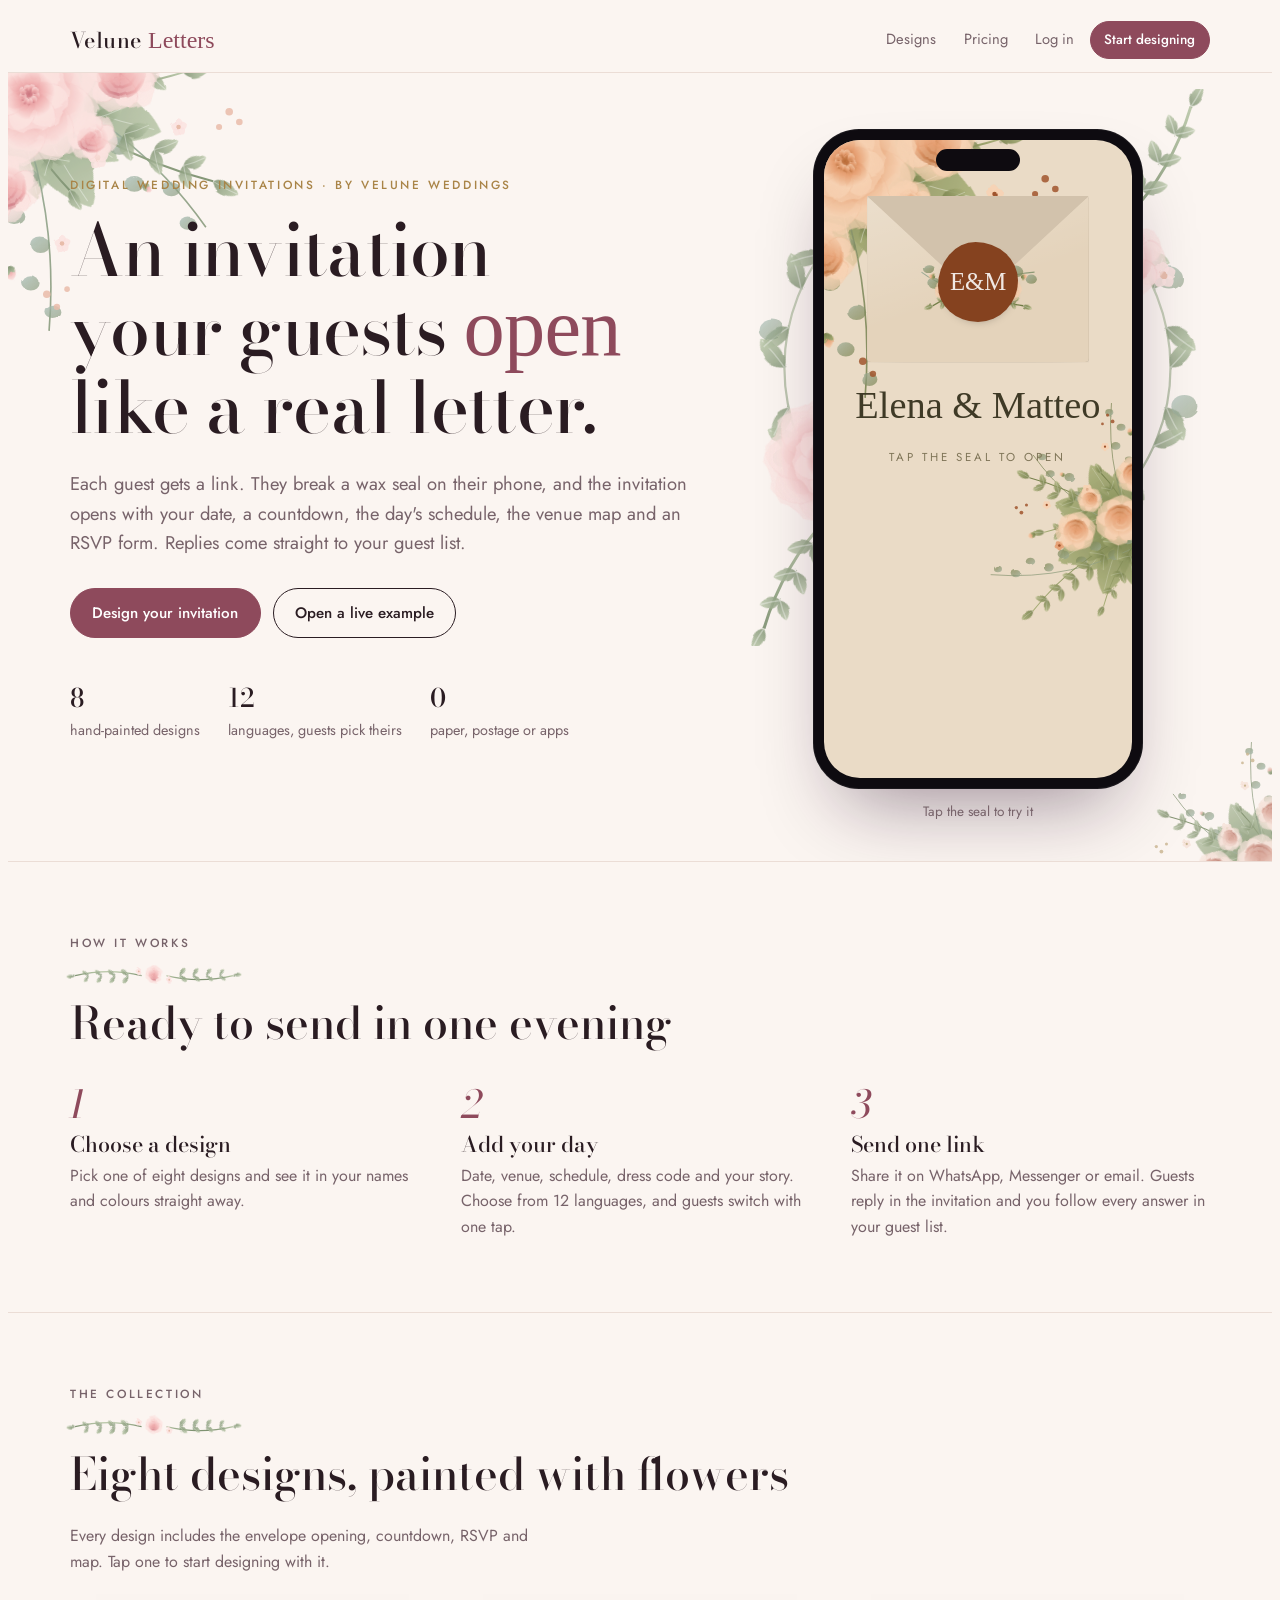
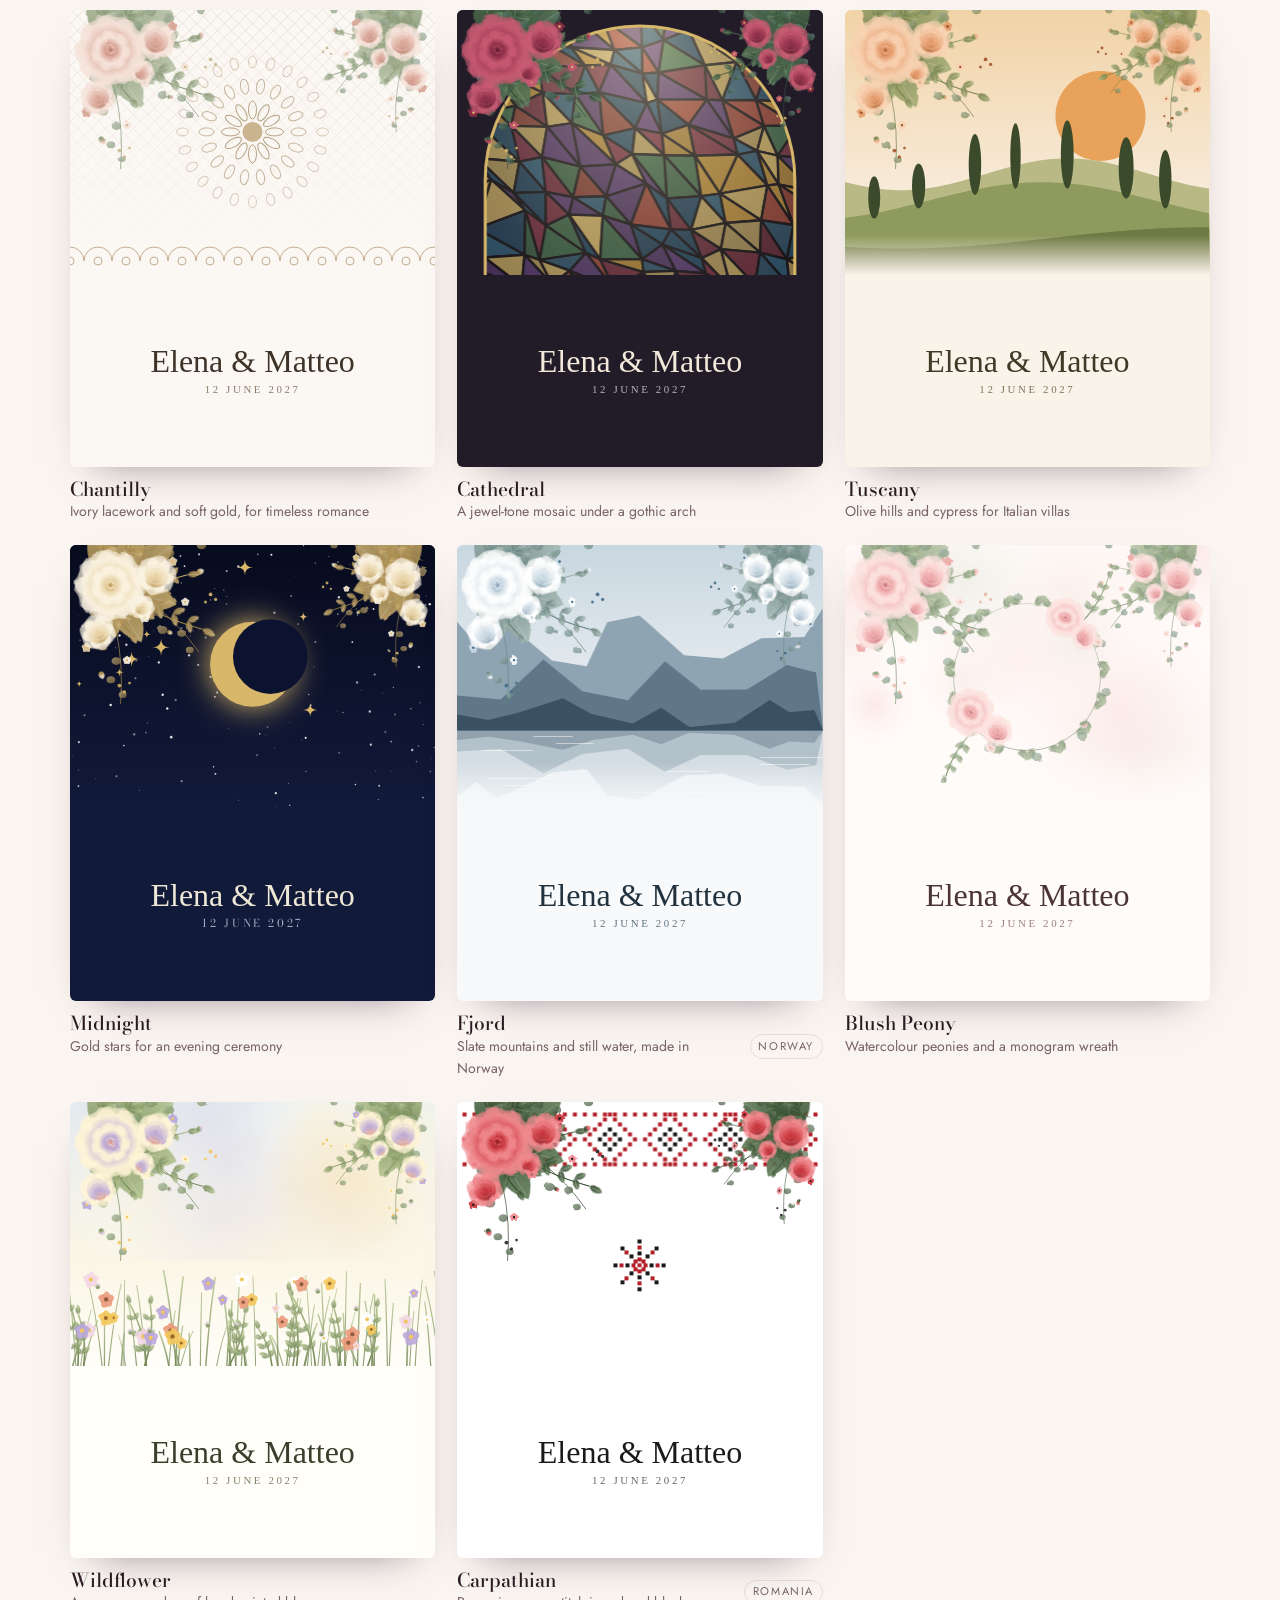
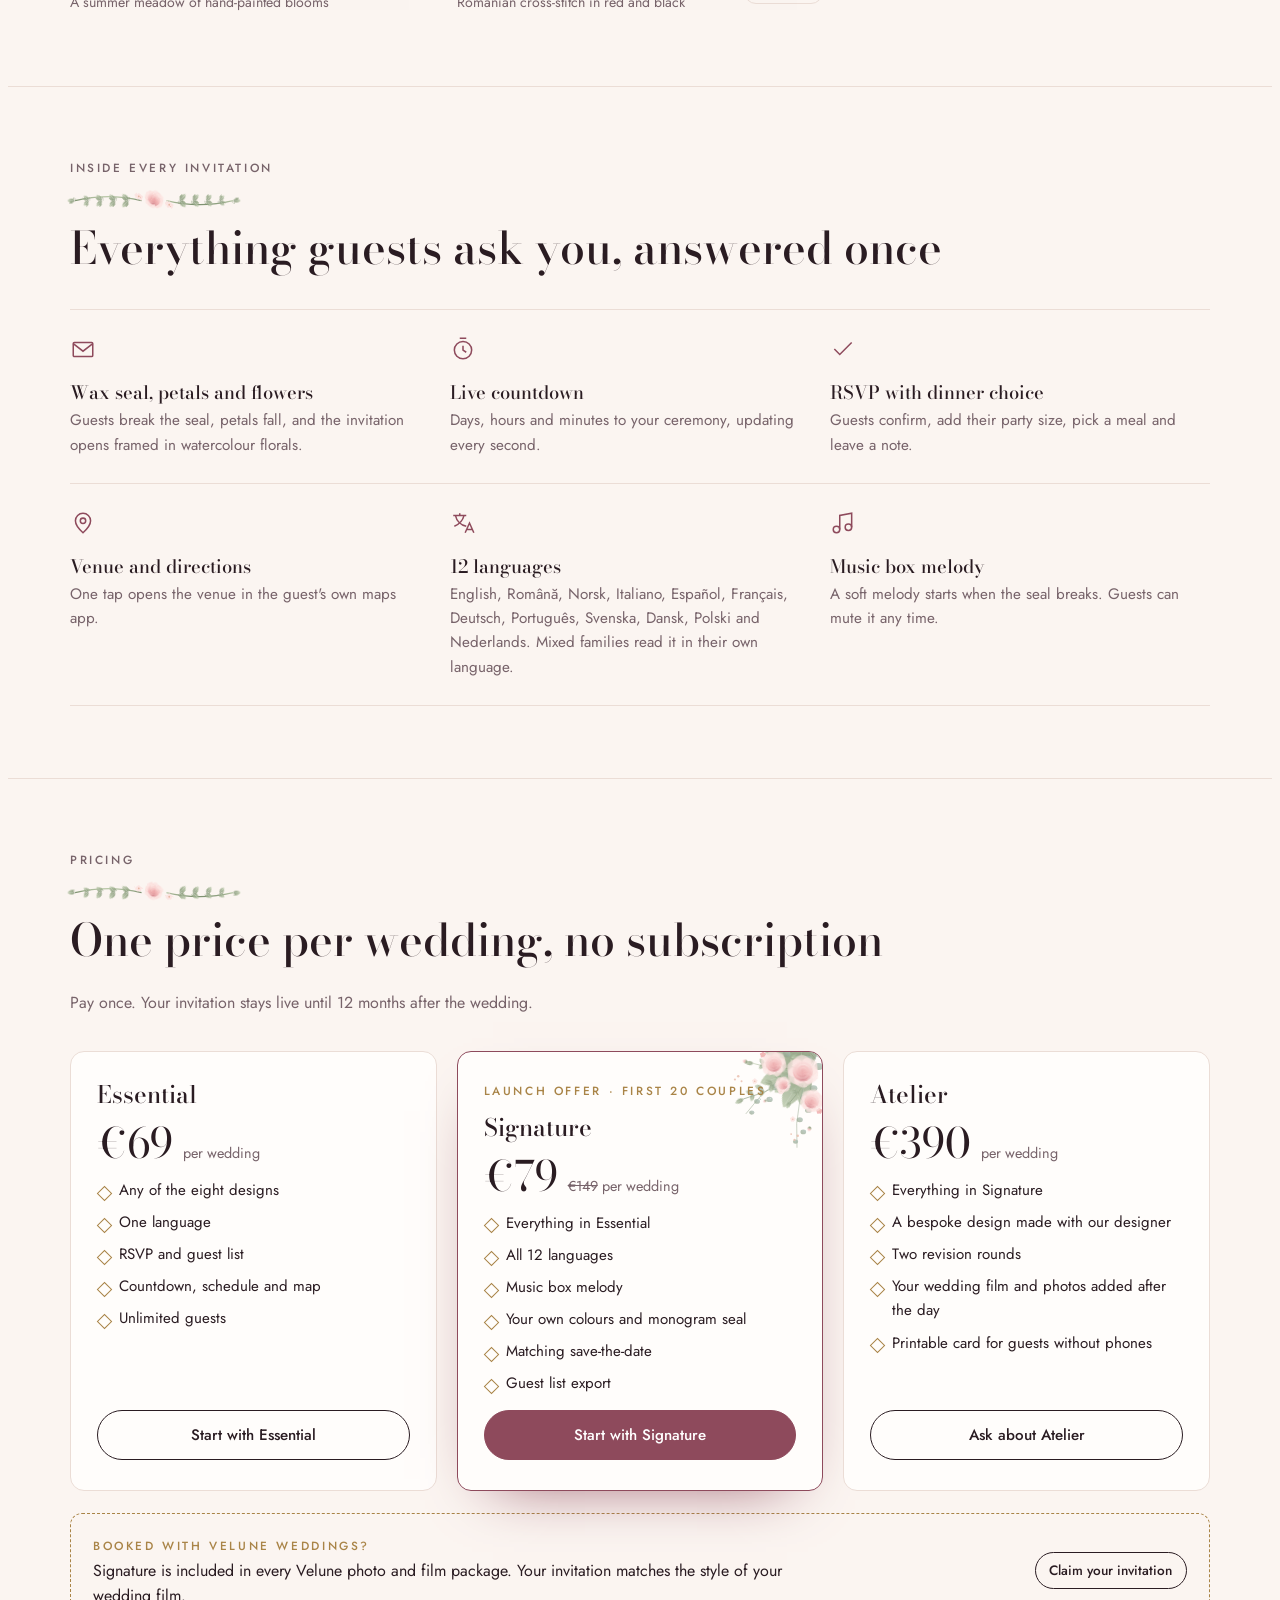
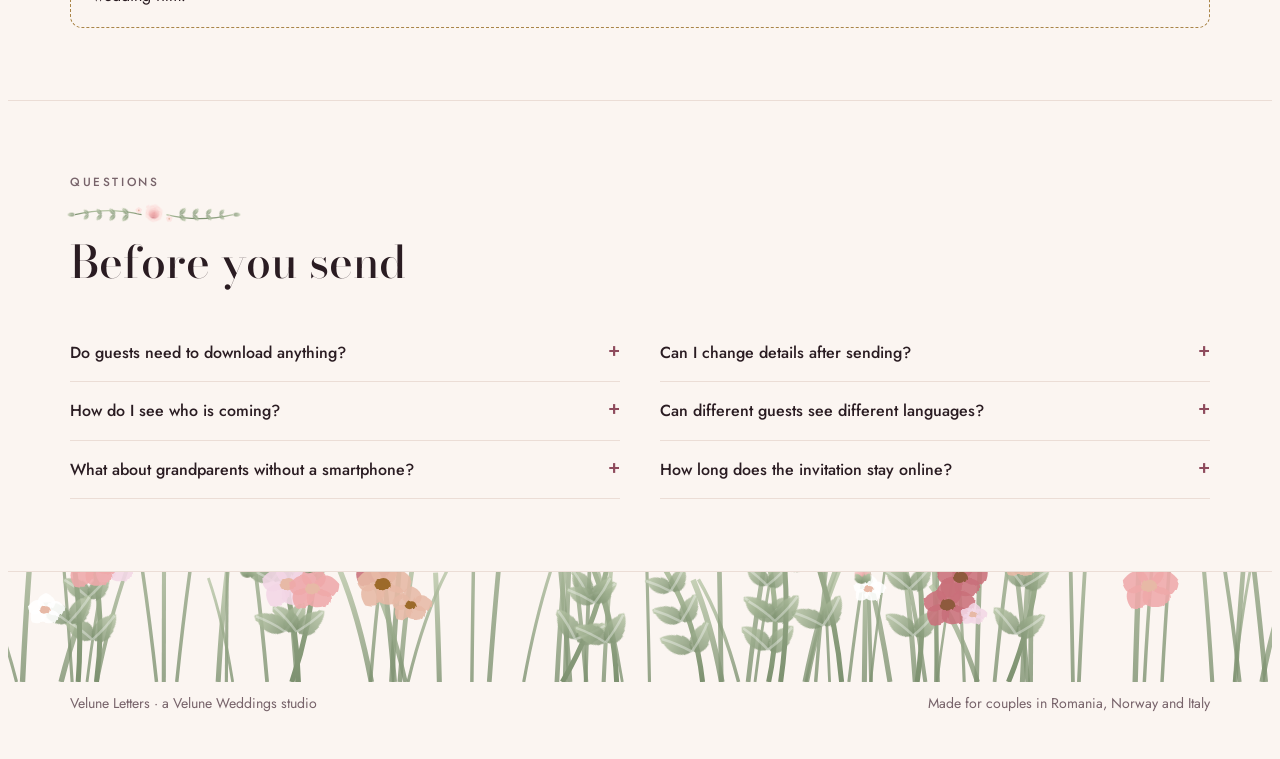
==== commit 0cd182a3: "Add files via upload" ====
--- a/index.html
+++ b/index.html
@@ -25,6 +25,7 @@
 </header>
 <main>
   <section class="hero">
+    <div id="hero-fl"></div>
     <div class="wrap">
       <div>
         <p class="eyebrow">Digital wedding invitations · by Velune Weddings</p>
@@ -35,12 +36,12 @@
           <a class="btn" href="i/?demo" target="_blank" rel="noopener">Open a live example</a>
         </div>
         <div class="proof">
-          <div><b>6</b>signature designs</div>
+          <div><b>8</b>hand-painted designs</div>
           <div><b>12</b>languages, guests pick theirs</div>
           <div><b>0</b>paper, postage or apps</div>
         </div>
       </div>
-      <div class="hero-phone">
+      <div class="hero-phone"><div class="fl-halo" id="halo"></div>
         <div class="phone"><div class="screen"><div id="hero-invite"></div></div></div>
         <p class="hint">Tap the seal to try it</p>
       </div>
@@ -51,7 +52,7 @@
     <div class="wrap">
       <div class="head"><div><p class="eyebrow">How it works</p><h2>Ready to send in one evening</h2></div></div>
       <div class="steps">
-        <div class="step"><div class="n">1</div><h3>Choose a design</h3><p>Pick one of six designs and see it in your names and colours straight away.</p></div>
+        <div class="step"><div class="n">1</div><h3>Choose a design</h3><p>Pick one of eight designs and see it in your names and colours straight away.</p></div>
         <div class="step"><div class="n">2</div><h3>Add your day</h3><p>Date, venue, schedule, dress code and your story. Choose from 12 languages, and guests switch with one tap.</p></div>
         <div class="step"><div class="n">3</div><h3>Send one link</h3><p>Share it on WhatsApp, Messenger or email. Guests reply in the invitation and you follow every answer in your guest list.</p></div>
       </div>
@@ -60,7 +61,7 @@
 
   <section class="block" id="templates">
     <div class="wrap">
-      <div class="head"><div><p class="eyebrow">The collection</p><h2>Six designs, each with its own seal</h2></div><p>Every design includes the envelope opening, countdown, RSVP and map. Tap one to start designing with it.</p></div>
+      <div class="head"><div><p class="eyebrow">The collection</p><h2>Eight designs, painted with flowers</h2></div><p>Every design includes the envelope opening, countdown, RSVP and map. Tap one to start designing with it.</p></div>
       <div class="tgrid" id="tgrid"></div>
     </div>
   </section>
@@ -69,7 +70,7 @@
     <div class="wrap">
       <div class="head"><div><p class="eyebrow">Inside every invitation</p><h2>Everything guests ask you, answered once</h2></div></div>
       <div class="feats">
-        <div class="feat"><svg viewBox="0 0 24 24"><rect x="3" y="6" width="18" height="13" rx="1"/><path d="M3 7l9 7 9-7"/></svg><h3>Wax-seal opening</h3><p>An envelope animation that sets the tone before guests read a word.</p></div>
+        <div class="feat"><svg viewBox="0 0 24 24"><rect x="3" y="6" width="18" height="13" rx="1"/><path d="M3 7l9 7 9-7"/></svg><h3>Wax seal, petals and flowers</h3><p>Guests break the seal, petals fall, and the invitation opens framed in watercolour florals.</p></div>
         <div class="feat"><svg viewBox="0 0 24 24"><circle cx="12" cy="13" r="8"/><path d="M12 9v4l3 2M9 2h6"/></svg><h3>Live countdown</h3><p>Days, hours and minutes to your ceremony, updating every second.</p></div>
         <div class="feat"><svg viewBox="0 0 24 24"><path d="M4 12l5 5L20 6"/></svg><h3>RSVP with dinner choice</h3><p>Guests confirm, add their party size, pick a meal and leave a note.</p></div>
         <div class="feat"><svg viewBox="0 0 24 24"><path d="M12 21s-7-6.2-7-11a7 7 0 0114 0c0 4.8-7 11-7 11z"/><circle cx="12" cy="10" r="2.5"/></svg><h3>Venue and directions</h3><p>One tap opens the venue in the guest's own maps app.</p></div>
@@ -84,7 +85,7 @@
       <div class="head"><div><p class="eyebrow">Pricing</p><h2>One price per wedding, no subscription</h2></div><p>Pay once. Your invitation stays live until 12 months after the wedding.</p></div>
       <div class="prices">
         <div class="price"><h3>Essential</h3><div class="amt">€69 <small>per wedding</small></div>
-          <ul><li>Any of the six designs</li><li>One language</li><li>RSVP and guest list</li><li>Countdown, schedule and map</li><li>Unlimited guests</li></ul>
+          <ul><li>Any of the eight designs</li><li>One language</li><li>RSVP and guest list</li><li>Countdown, schedule and map</li><li>Unlimited guests</li></ul>
           <a class="btn" href="studio.html?plan=essential">Start with Essential</a></div>
         <div class="price pop"><p class="eyebrow">Launch offer · first 20 couples</p><h3>Signature</h3><div class="amt">€79 <small><s>€149</s> per wedding</small></div>
           <ul><li>Everything in Essential</li><li>All 12 languages</li><li>Music box melody</li><li>Your own colours and monogram seal</li><li>Matching save-the-date</li><li>Guest list export</li></ul>
@@ -114,11 +115,17 @@
     </div>
   </section>
 </main>
-<footer><div class="wrap"><span>Velune Letters · a Velune Weddings studio</span><span>Made for couples in Romania, Norway and Italy</span></div></footer>
+<footer><div id="foot-fl"></div><div class="wrap"><span>Velune Letters · a Velune Weddings studio</span><span>Made for couples in Romania, Norway and Italy</span></div></footer>
 <script type="module">
 import { renderInvite, DEFAULT_DATA, clone, esc, Music } from "./assets/invite.js";
 import { THEMES, draw } from "./assets/themes.js";
 import { fmtDate } from "./assets/i18n.js";
+import { bouquet, divider, wreath, meadow } from "./assets/florals.js";
+document.getElementById("hero-fl").outerHTML = `<div class="fl-c fl-tl">${bouquet("peony")}</div><div class="fl-c fl-br" style="transform:scale(-1,-1)">${bouquet("lace", { big: false })}</div>`;
+document.getElementById("halo").innerHTML = wreath("peony");
+document.getElementById("foot-fl").outerHTML = meadow("peony");
+document.querySelectorAll(".head .eyebrow").forEach((e) => e.insertAdjacentHTML("afterend", divider("peony")));
+const pop = document.querySelector(".price.pop"); if (pop) pop.insertAdjacentHTML("afterbegin", `<div class="fl-c">${bouquet("peony", { big: false })}</div>`);
 const data = clone(DEFAULT_DATA);
 const hero = document.getElementById("hero-invite");
 const heroOpts = { plan: null, onRsvp: async () => {}, onLang: (l) => { data.lang = l; renderInvite(hero, data, Object.assign(heroOpts, { keepOpen: true })); } };
@@ -127,7 +134,7 @@
 grid.innerHTML = Object.entries(THEMES).map(([id, th]) => `
   <div class="tcard">
     <a class="thumb" href="studio.html?theme=${id}" aria-label="Design with ${esc(th.name)}" style="background:${th.v.paper}">
-      <canvas data-motif="${id}"></canvas>
+      <canvas data-motif="${id}"></canvas>${th.wreath ? `<div class="art-wreath">${wreath(id)}</div>` : ""}${th.meadow ? `<div class="art-meadow">${meadow(id)}</div>` : ""}<div class="fl-c fl-tl">${bouquet(id)}</div><div class="fl-c fl-tr">${bouquet(id, { big: false })}</div>
       <div class="tt" style="color:${th.v.ink}"><span class="s">${esc(data.p1)} &amp; ${esc(data.p2)}</span><span class="d" style="color:${th.v.muted};font-family:${esc(th.display)}">${esc(fmtDate(data.date, "en", false))}</span></div>
     </a>
     <div class="meta"><div><h3>${esc(th.name)}</h3><p>${esc(th.tag)}</p></div>${id === "fjord" ? '<span class="tag">Norway</span>' : id === "carpathian" ? '<span class="tag">Romania</span>' : ""}</div>
--- a/assets/site.css
+++ b/assets/site.css
@@ -1,8 +1,8 @@
 
 /* Layout: editorial landing → studio (form + live phone) → full-screen invitation → guest replies. Site chrome is mulberry & champagne; each invitation design carries its own fixed palette. */
 :root{
-  --bg:#F4F1F4; --surface:#FFFFFF; --fg:#1F1622; --muted:#6E6070; --line:#E3DAE3;
-  --accent:#7A3E5C; --accent-fg:#FFFFFF; --gold:#9C7A3C; --soft:#EDE5EC;
+  --bg:#FBF5F1; --surface:#FFFDFB; --fg:#2A1C22; --muted:#77636A; --line:#EBDDD6;
+  --accent:#8E4A5C; --accent-fg:#FFFFFF; --gold:#A98447; --soft:#F5EAE5;
   --ok:#2F7A55; --warn:#A8642A; --bad:#A83A4A;
   --f-display:"Bodoni Moda", "Didot", Georgia, serif;
   --f-body:"Jost", "Helvetica Neue", Arial, sans-serif;
@@ -259,3 +259,23 @@
 a.thumb{color:inherit;text-decoration:none}
 .sr{position:absolute;width:1px;height:1px;overflow:hidden;clip:rect(0 0 0 0)}
 .btn{color:var(--fg)} .btn.primary{color:var(--accent-fg)} .btn.danger{color:var(--bad)} .btn:disabled{opacity:.5;cursor:default;transform:none}
+
+/* ---- garden florals (landing) ---- */
+.hero{position:relative;overflow:hidden;isolation:isolate}
+.hero .fl-c{position:absolute;z-index:-1;width:min(36vw,380px);max-width:none;opacity:.95}
+.hero .fl-c+.fl-c{width:min(30vw,320px)}
+.hero .fl-tl{top:-60px;left:-60px}
+.hero .fl-br{bottom:-40px;right:-30px}
+.hero-phone .fl-halo{position:absolute;z-index:-1;width:120%;left:-10%;top:-6%;opacity:.9;pointer-events:none;line-height:0}
+.hero-phone .fl-halo svg{width:100%;height:auto}
+.head .fl-div{display:block;width:180px;height:auto;margin:6px 0 10px -6px}
+.thumb .fl-c{width:52%;z-index:2}
+.thumb .fl-c+.fl-c{width:40%}
+.thumb .art-wreath{position:absolute;left:50%;top:29%;width:58%;transform:translate(-50%,-50%);z-index:1}
+.thumb .art-meadow{position:absolute;left:0;right:0;top:30%;height:28%;z-index:1}
+.price{position:relative;overflow:hidden}
+.price>*{position:relative;z-index:1}
+.price.pop>.fl-c{position:absolute;z-index:0;top:-8px;right:-8px;width:34%;max-width:150px;transform:scaleX(-1);pointer-events:none;opacity:.9}
+footer{position:relative;padding-top:120px}
+footer .fl-md{position:absolute;left:0;right:0;top:0;width:100%;height:110px;pointer-events:none}
+@media (max-width:760px){.hero .fl-c{width:44vw;opacity:.75}.hero .fl-c+.fl-c{width:40vw}.hero .fl-tl{top:-40px;left:-40px}}
--- a/assets/invite.css
+++ b/assets/invite.css
@@ -91,3 +91,37 @@
 .nf h1{font-family:"Pinyon Script",cursive;font-weight:400;font-size:3rem;margin:0 0 6px;color:#A08660}
 .nf .spin{width:34px;height:34px;border-radius:50%;border:2px solid #d8cbb8;border-top-color:#A08660;animation:spin 1s linear infinite;margin:0 auto}
 @keyframes spin{to{transform:rotate(360deg)}}
+/* luxury details */
+.sheet{position:relative}
+.sheet::after{content:"";position:absolute;inset:10px;border:1px solid color-mix(in srgb,var(--i-accent) 38%,transparent);box-shadow:inset 0 0 0 4px var(--i-paper),inset 0 0 0 5px color-mix(in srgb,var(--i-accent) 22%,transparent);pointer-events:none;border-radius:2px}
+.dress{margin-top:26px}
+.dress svg,.gifts svg{width:84px;height:46px;fill:none;stroke:var(--i-accent);stroke-width:1.4;stroke-linejoin:round;stroke-linecap:round;display:block;margin:0 auto 8px}
+.gifts svg{width:46px;height:46px}
+.gift-info{margin-top:12px;font-variant-numeric:tabular-nums;letter-spacing:.06em;color:var(--i-ink);font-size:.95rem}
+.inv canvas.petals{position:absolute;inset:0;width:100%;height:100%;pointer-events:none;z-index:4}
+.full-invite .inv canvas.petals,.guest-page .inv canvas.petals{position:fixed}
+/* watercolour florals */
+.inv .stage{position:relative}
+.inv .stage>*{position:relative;z-index:1}
+.inv .stage>.fl-c{position:absolute;z-index:0}
+.fl-c{position:absolute;width:46%;max-width:250px;pointer-events:none;z-index:3;line-height:0}
+.fl-c+.fl-c{width:36%;max-width:190px}
+.fl-c svg{width:100%;height:auto;display:block;overflow:visible}
+.fl-tl{top:0;left:0}
+.fl-tr{top:0;right:0;transform:scaleX(-1)}
+.fl-bl{bottom:0;left:0;transform:scaleY(-1)}
+.fl-br{bottom:0;right:0;transform:scale(-1,-1)}
+.art-wrap{position:relative}
+.art-wreath{position:absolute;left:50%;top:50%;width:min(240px,64%);transform:translate(-50%,-48%);line-height:0}
+.art-wreath svg,.art-meadow svg{width:100%;height:100%;display:block}
+.art-meadow{position:absolute;left:0;right:0;bottom:0;height:48%;line-height:0}
+.orn.fl{padding:2px 20px;gap:0}
+.orn.fl::before,.orn.fl::after{display:none}
+.orn.fl svg{width:min(260px,82%);height:auto;display:block}
+.fl-end{position:relative;height:150px;margin:-10px 0 -96px;pointer-events:none}
+.fl-end .fl-c,.fl-end .fl-c+.fl-c{width:36%;max-width:200px}
+.ifoot{position:relative;z-index:4;padding-bottom:34px}
+.env .fl-seal{left:50%;top:52%;width:62%;max-width:180px;transform:translate(-50%,-48%);z-index:5;pointer-events:none;line-height:0;transition:opacity .3s}
+.env .fl-seal svg{width:100%;height:auto;display:block}
+.env .seal{z-index:6}
+.inv.opening .fl-seal{opacity:0}
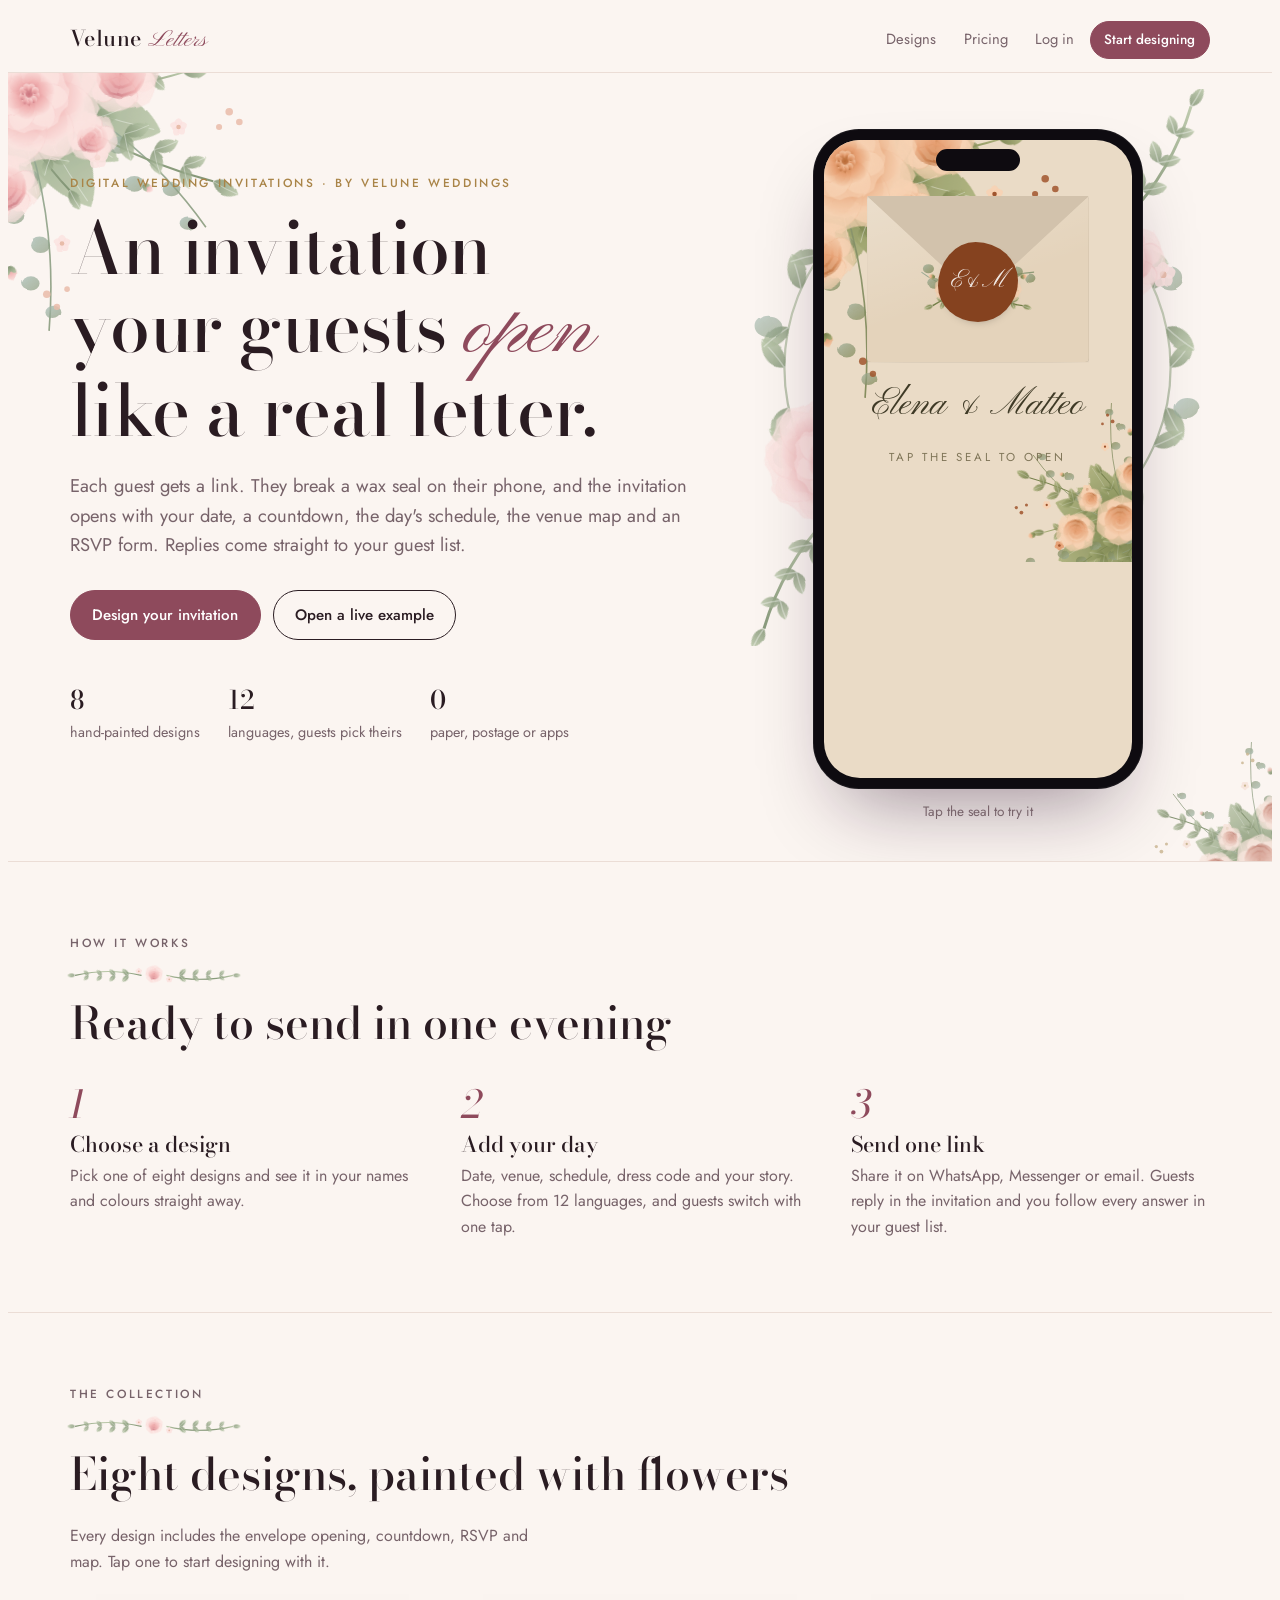
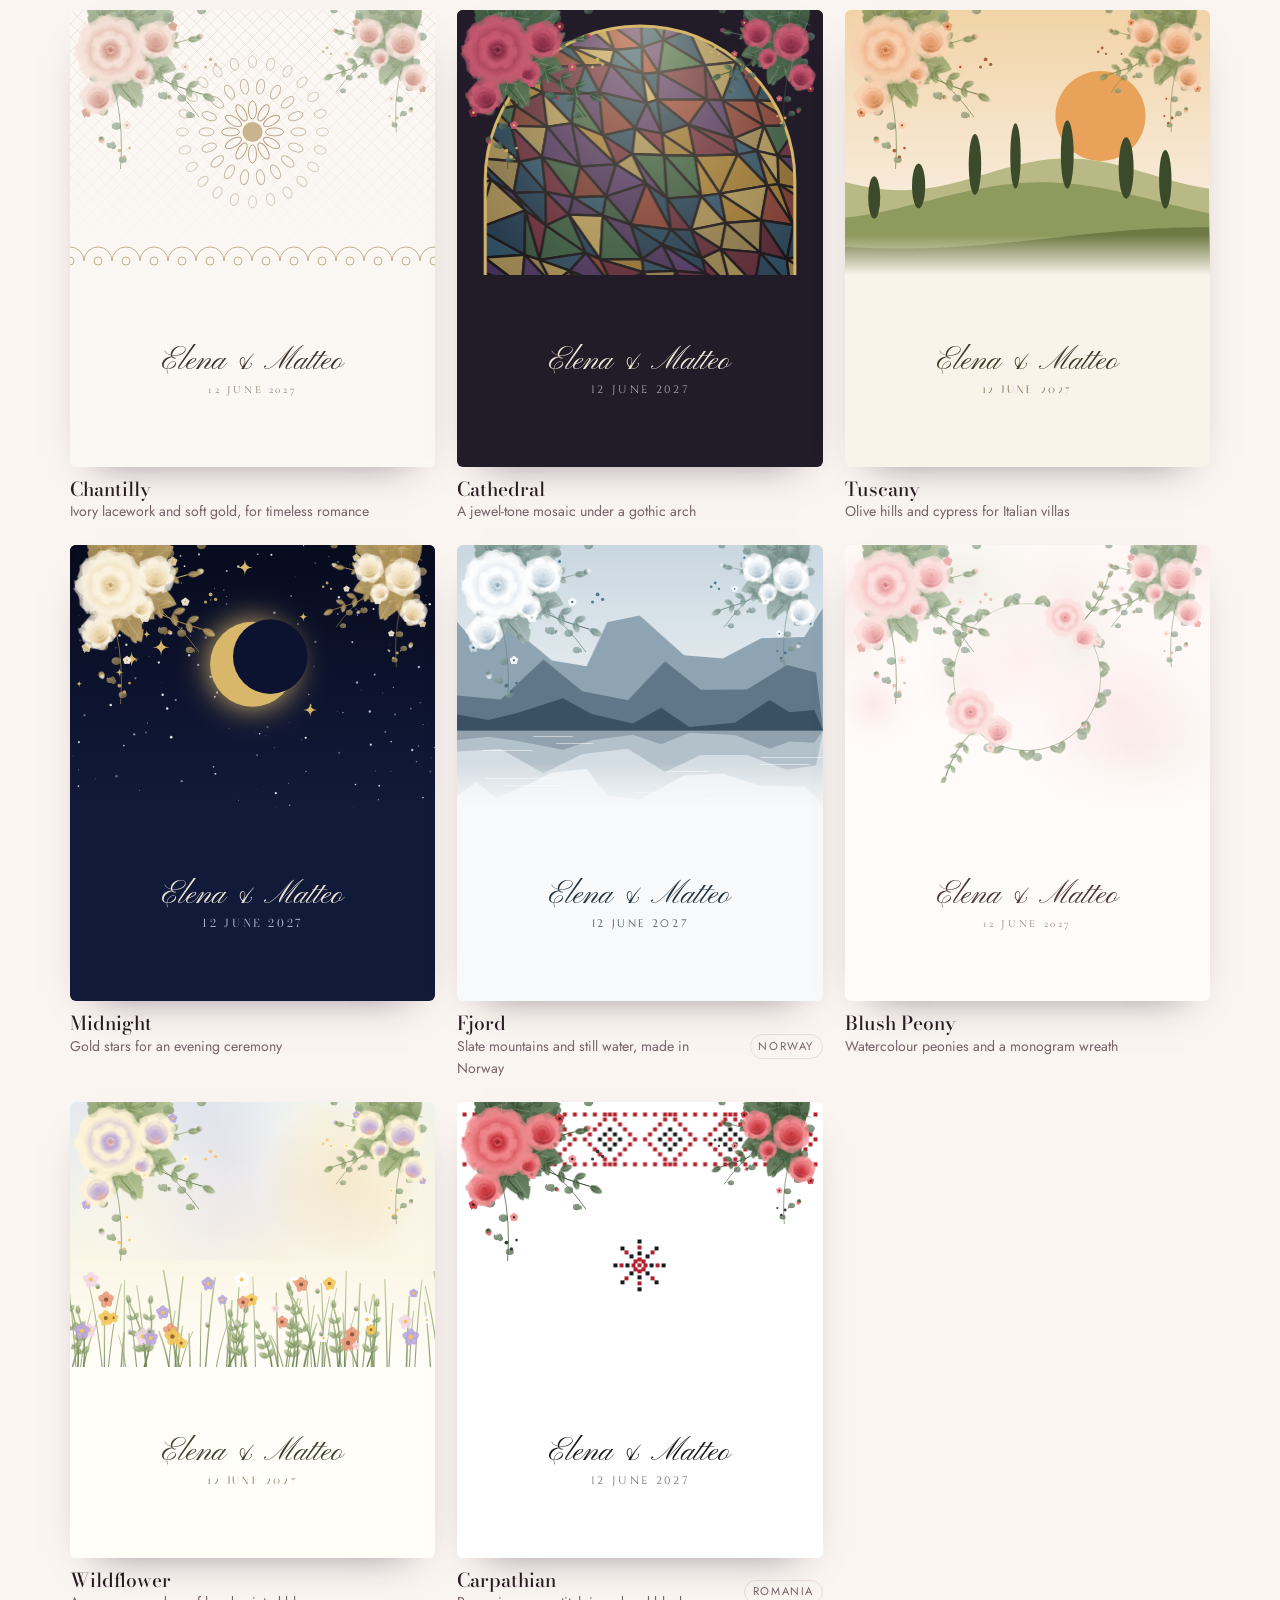
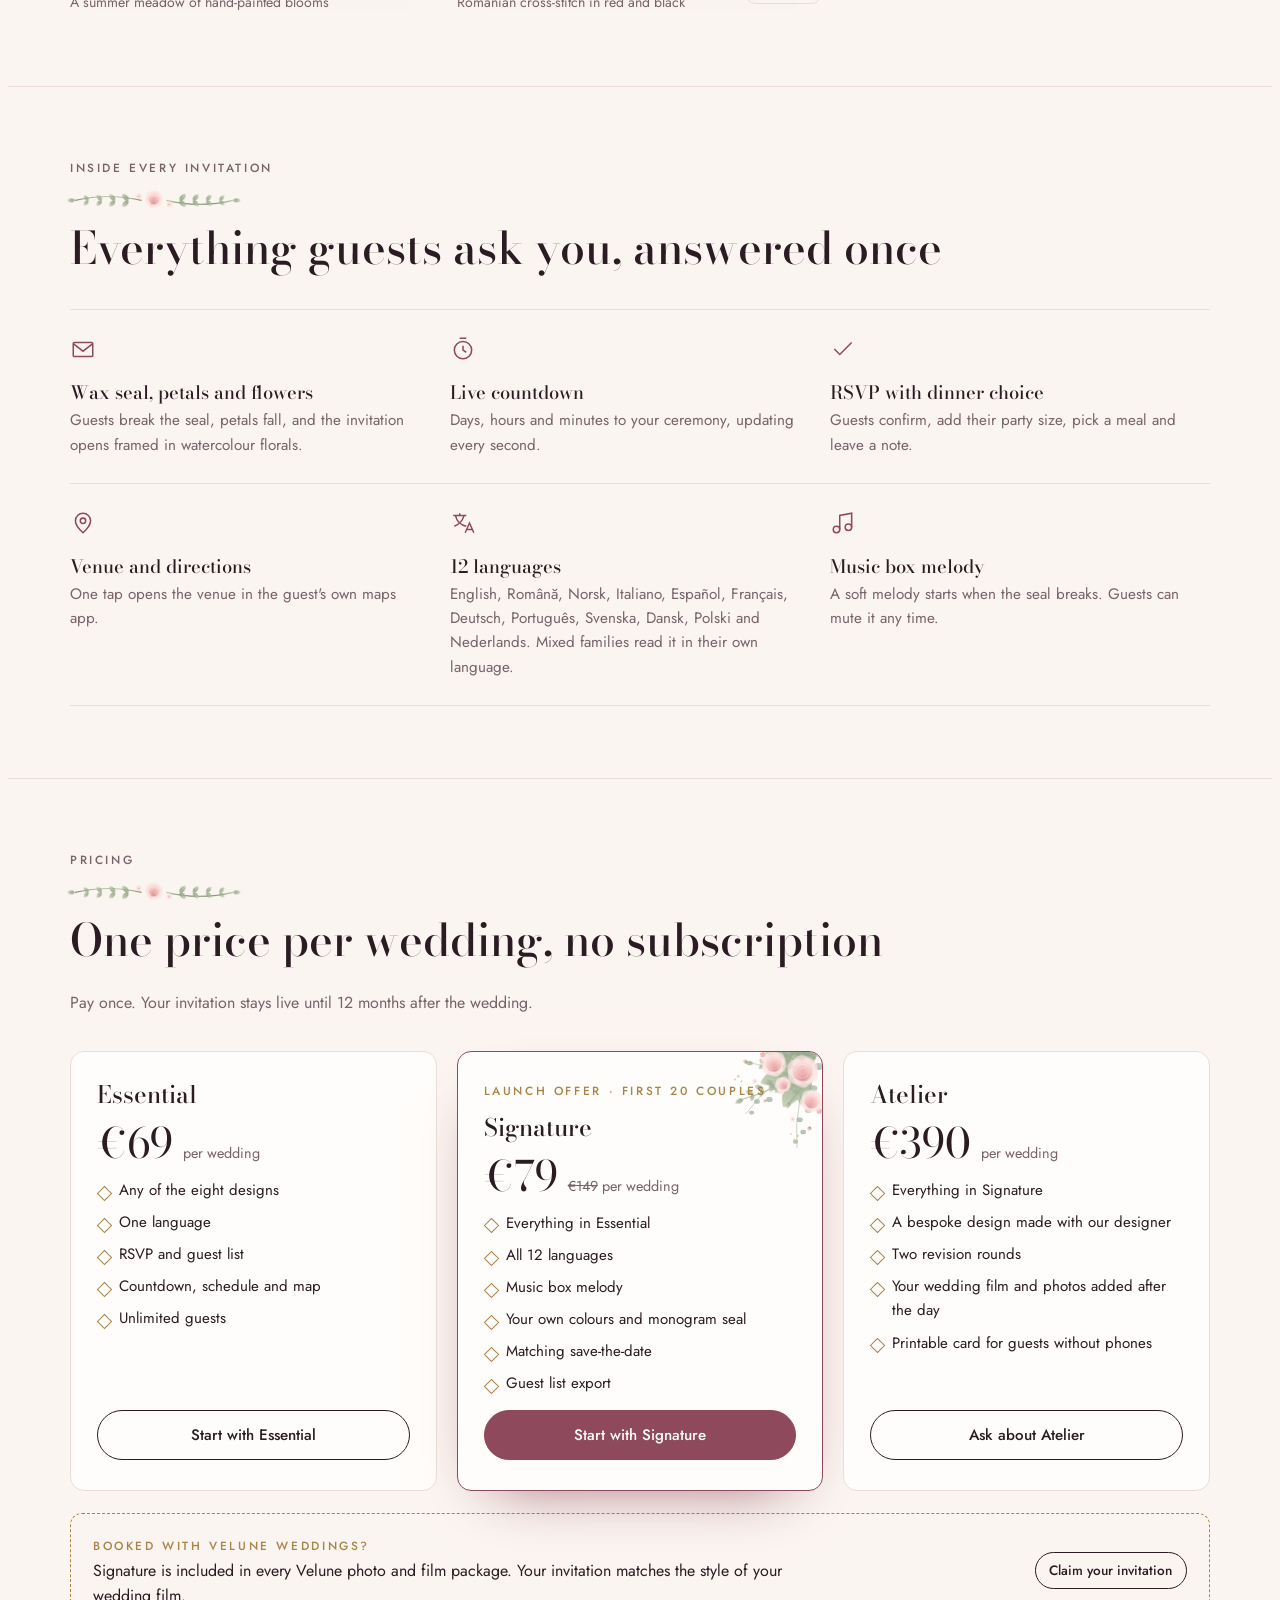
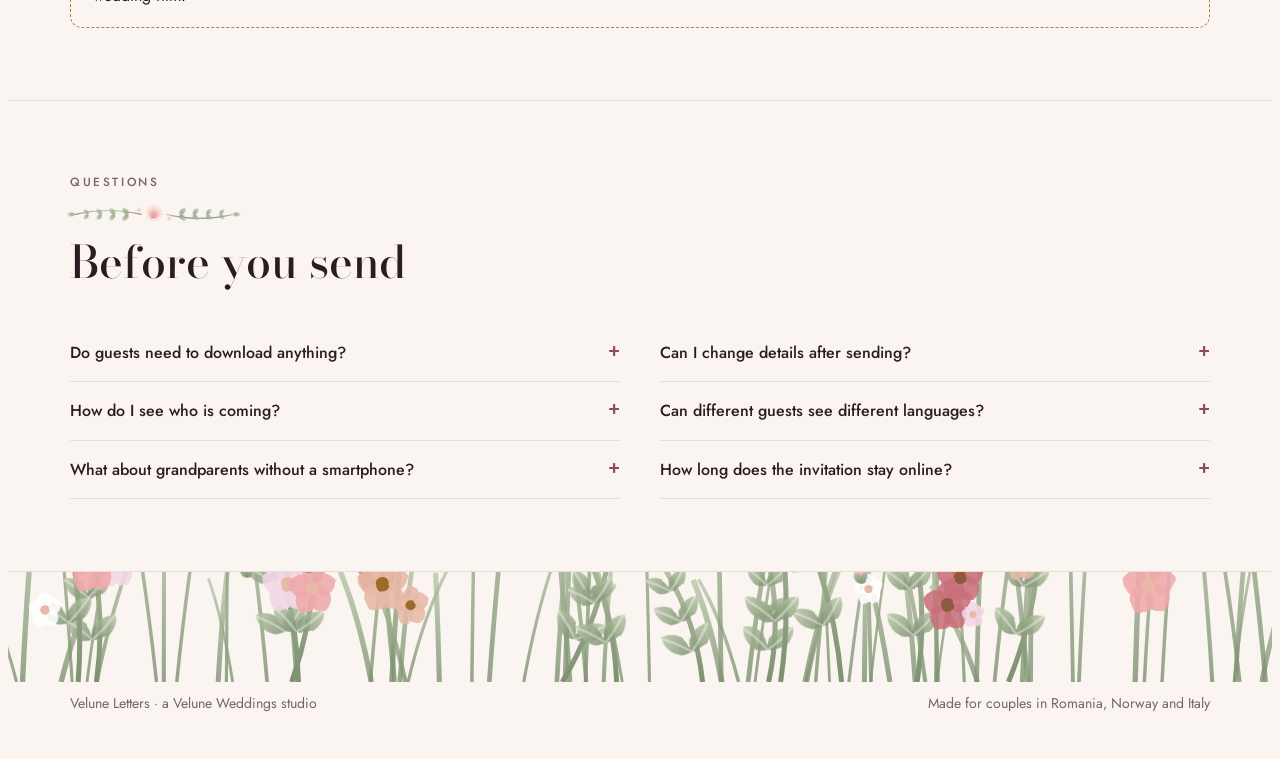
==== commit d10915db: "Add files via upload" ====
--- a/index.html
+++ b/index.html
@@ -7,7 +7,7 @@
 <meta name="description" content="Digital wedding invitations your guests open like a real letter. Wax-seal opening, RSVP, countdown, maps and personal guest links. Available in 12 languages.">
 <meta property="og:title" content="Velune Letters">
 <meta property="og:description" content="Wedding invitations your guests open like a real letter.">
-<link rel="preconnect" href="https://fonts.googleapis.com"><link rel="preconnect" href="https://fonts.gstatic.com" crossorigin><link rel="stylesheet" href="https://fonts.googleapis.com/css2?family=Bodoni+Moda:ital,opsz,wght@0,6..96,400..700;1,6..96,400..700\&family=Jost:wght@300;400;500;600\&family=Pinyon+Script\&family=Cormorant+Garamond:ital,wght@0,400;0,500;1,400\&family=Cinzel:wght@400;600\&family=Italiana\&family=Marcellus\&display=swap">
+<link rel="preconnect" href="https://fonts.googleapis.com"><link rel="preconnect" href="https://fonts.gstatic.com" crossorigin><link rel="stylesheet" href="https://fonts.googleapis.com/css2?family=Bodoni+Moda:ital,opsz,wght@0,6..96,400..700;1,6..96,400..700&family=Jost:wght@300;400;500;600&family=Pinyon+Script&family=Cormorant+Garamond:ital,wght@0,400;0,500;1,400&family=Cinzel:wght@400;600&family=Italiana&family=Marcellus&display=swap">
 <link rel="stylesheet" href="assets/site.css">
 <link rel="stylesheet" href="assets/invite.css">
 </head>
--- a/assets/site.css
+++ b/assets/site.css
@@ -34,7 +34,7 @@
 .btn.ghost{border-color:var(--line)}
 
 /* header */
-.bar{position:sticky;top:env(safe-area-inset-top,0px);z-index:20;background:color-mix(in srgb,var(--bg) 88%,transparent);backdrop-filter:blur(10px);border-bottom:1px solid var(--line)}
+.bar{position:sticky;top:env(safe-area-inset-top,0px);z-index:20;background:color-mix(in srgb,var(--bg) 96%,transparent);border-bottom:1px solid var(--line)}
 .bar .wrap{display:flex;align-items:center;gap:20px;height:64px}
 .logo{display:flex;align-items:baseline;gap:.4em;text-decoration:none;color:var(--fg);cursor:pointer;background:none;border:0;padding:0}
 .logo b{font-family:var(--f-display);font-weight:500;font-size:1.35rem;letter-spacing:.02em}
@@ -267,11 +267,13 @@
 .hero .fl-tl{top:-60px;left:-60px}
 .hero .fl-br{bottom:-40px;right:-30px}
 .hero-phone .fl-halo{position:absolute;z-index:-1;width:120%;left:-10%;top:-6%;opacity:.9;pointer-events:none;line-height:0}
-.hero-phone .fl-halo svg{width:100%;height:auto}
+.hero-phone .fl-halo img{width:100%;height:auto;display:block}
 .head .fl-div{display:block;width:180px;height:auto;margin:6px 0 10px -6px}
 .thumb .fl-c{width:52%;z-index:2}
 .thumb .fl-c+.fl-c{width:40%}
+.thumb .art-wreath img{width:100%;height:auto;display:block}
 .thumb .art-wreath{position:absolute;left:50%;top:29%;width:58%;transform:translate(-50%,-50%);z-index:1}
+.thumb .art-meadow img{width:100%;height:100%;display:block}
 .thumb .art-meadow{position:absolute;left:0;right:0;top:30%;height:28%;z-index:1}
 .price{position:relative;overflow:hidden}
 .price>*{position:relative;z-index:1}
--- a/assets/invite.css
+++ b/assets/invite.css
@@ -68,7 +68,7 @@
 .rsvp .err{color:#B3202A;font-size:.82rem}
 .ifoot{padding:26px;text-align:center;font-size:.68rem;letter-spacing:.22em;text-transform:uppercase;color:var(--i-muted)}
 .ifoot b{font-family:"Pinyon Script",cursive;font-size:1.2rem;letter-spacing:0;text-transform:none;font-weight:400;color:var(--i-accent)}
-.mus{position:sticky;top:12px;float:right;margin:12px 12px -52px 0;z-index:6;width:40px;height:40px;border-radius:50%;border:1px solid color-mix(in srgb,var(--i-ink) 25%,transparent);background:color-mix(in srgb,var(--i-paper) 80%,transparent);backdrop-filter:blur(6px);cursor:pointer;color:var(--i-ink);display:grid;place-items:center}
+.mus{position:sticky;top:12px;float:right;margin:12px 12px -52px 0;z-index:6;width:40px;height:40px;border-radius:50%;border:1px solid color-mix(in srgb,var(--i-ink) 25%,transparent);background:color-mix(in srgb,var(--i-paper) 92%,transparent);cursor:pointer;color:var(--i-ink);display:grid;place-items:center}
 .mus svg{width:18px;height:18px;fill:none;stroke:currentColor;stroke-width:1.6}
 .mus[aria-pressed="false"] .wave{display:none}
 .cal{display:flex;gap:8px;justify-content:center;flex-wrap:wrap;margin-top:16px}
@@ -98,30 +98,32 @@
 .dress svg,.gifts svg{width:84px;height:46px;fill:none;stroke:var(--i-accent);stroke-width:1.4;stroke-linejoin:round;stroke-linecap:round;display:block;margin:0 auto 8px}
 .gifts svg{width:46px;height:46px}
 .gift-info{margin-top:12px;font-variant-numeric:tabular-nums;letter-spacing:.06em;color:var(--i-ink);font-size:.95rem}
-.inv canvas.petals{position:absolute;inset:0;width:100%;height:100%;pointer-events:none;z-index:4}
-.full-invite .inv canvas.petals,.guest-page .inv canvas.petals{position:fixed}
+.inv canvas.petals{position:absolute;left:0;top:0;width:100%;height:100vh;max-height:900px;pointer-events:none;z-index:4}
+.full-invite .inv canvas.petals,.guest-page .inv canvas.petals{position:fixed;inset:0;height:100%;max-height:none}
 /* watercolour florals */
 .inv .stage{position:relative}
 .inv .stage>*{position:relative;z-index:1}
 .inv .stage>.fl-c{position:absolute;z-index:0}
 .fl-c{position:absolute;width:46%;max-width:250px;pointer-events:none;z-index:3;line-height:0}
 .fl-c+.fl-c{width:36%;max-width:190px}
-.fl-c svg{width:100%;height:auto;display:block;overflow:visible}
+.fl-c img{width:100%;height:auto;display:block}
 .fl-tl{top:0;left:0}
 .fl-tr{top:0;right:0;transform:scaleX(-1)}
 .fl-bl{bottom:0;left:0;transform:scaleY(-1)}
 .fl-br{bottom:0;right:0;transform:scale(-1,-1)}
 .art-wrap{position:relative}
 .art-wreath{position:absolute;left:50%;top:50%;width:min(240px,64%);transform:translate(-50%,-48%);line-height:0}
-.art-wreath svg,.art-meadow svg{width:100%;height:100%;display:block}
+.art-wreath img,.art-meadow img{width:100%;height:100%;display:block}
+.art-wreath .wr-t{position:absolute;left:0;right:0;top:50%;transform:translateY(-50%);text-align:center;font-family:"Pinyon Script",cursive;font-size:clamp(2rem,10vw,3rem);line-height:1}
+.fl-c,.art-wreath,.art-meadow,.orn.fl,.fl-seal{contain:layout paint}
 .art-meadow{position:absolute;left:0;right:0;bottom:0;height:48%;line-height:0}
 .orn.fl{padding:2px 20px;gap:0}
 .orn.fl::before,.orn.fl::after{display:none}
-.orn.fl svg{width:min(260px,82%);height:auto;display:block}
+.orn.fl img{width:min(260px,82%);height:auto;display:block}
 .fl-end{position:relative;height:150px;margin:-10px 0 -96px;pointer-events:none}
 .fl-end .fl-c,.fl-end .fl-c+.fl-c{width:36%;max-width:200px}
 .ifoot{position:relative;z-index:4;padding-bottom:34px}
 .env .fl-seal{left:50%;top:52%;width:62%;max-width:180px;transform:translate(-50%,-48%);z-index:5;pointer-events:none;line-height:0;transition:opacity .3s}
-.env .fl-seal svg{width:100%;height:auto;display:block}
+.env .fl-seal img{width:100%;height:auto;display:block}
 .env .seal{z-index:6}
 .inv.opening .fl-seal{opacity:0}
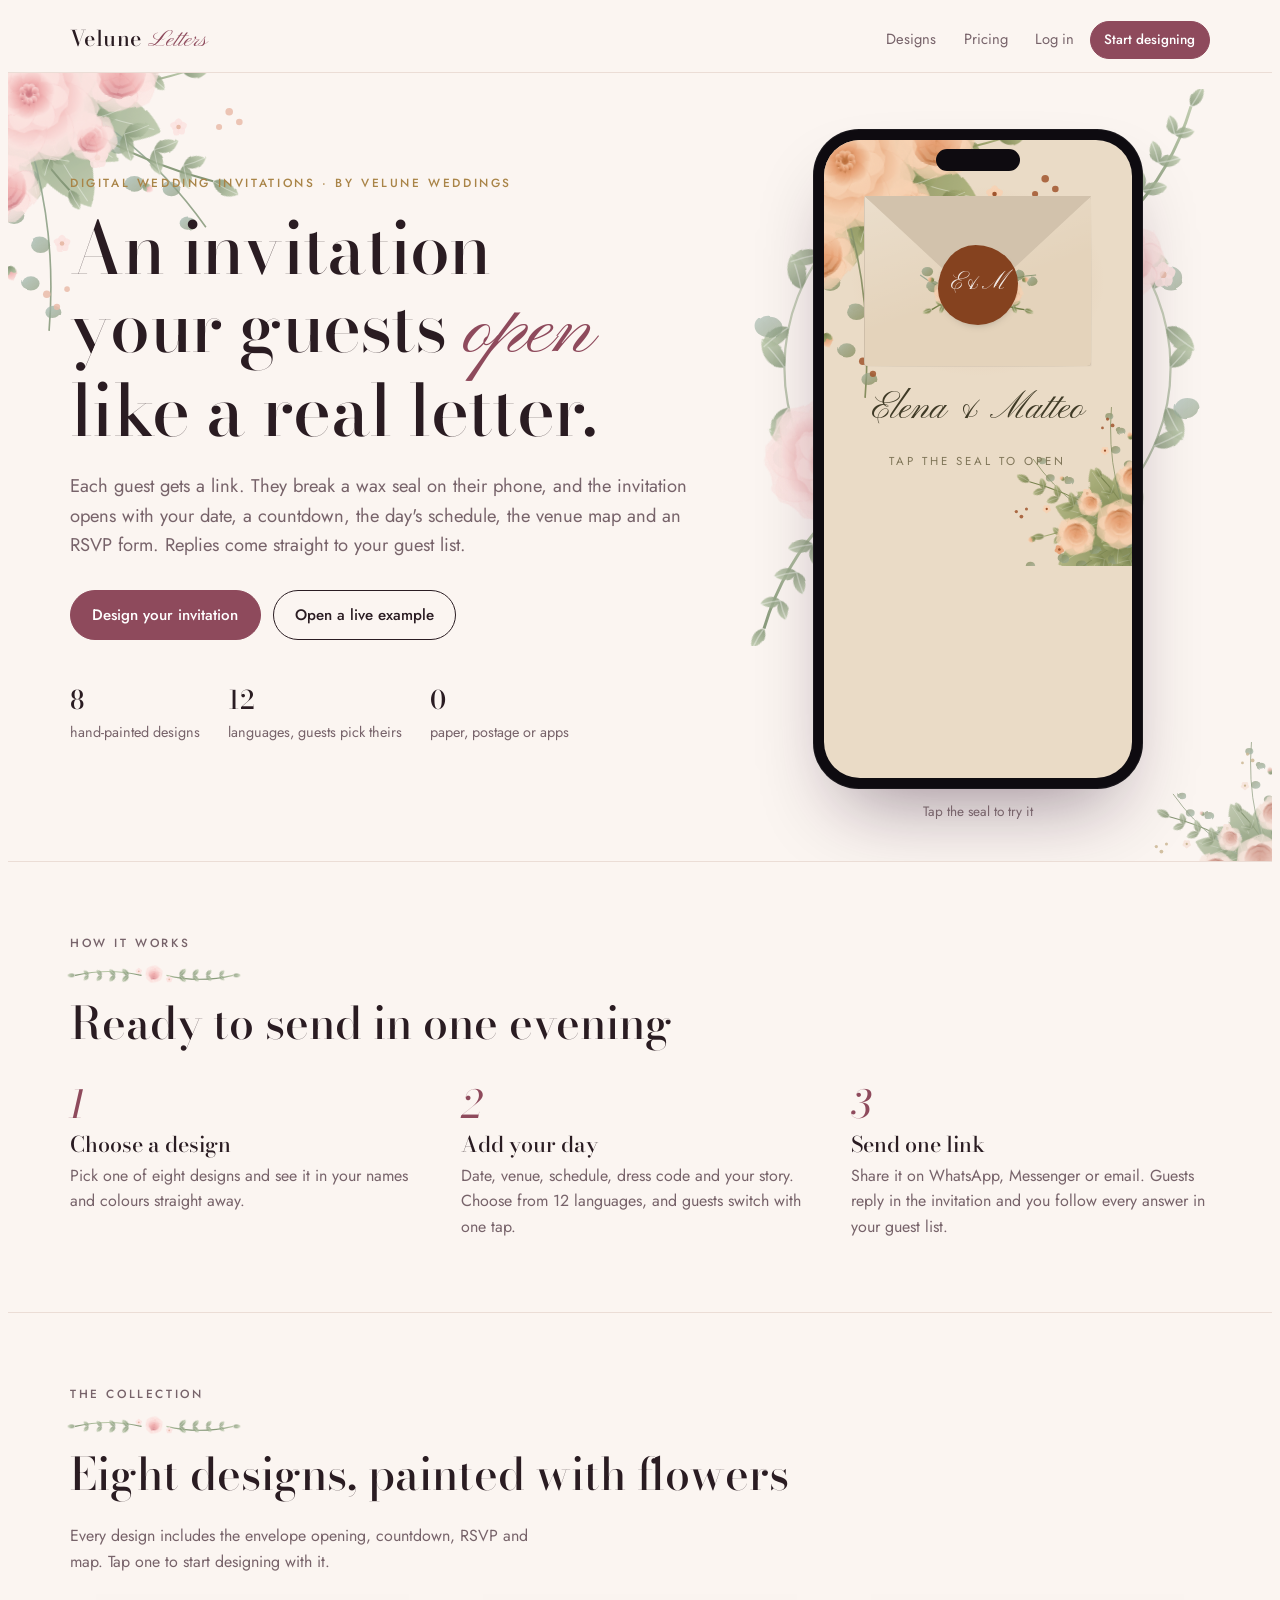
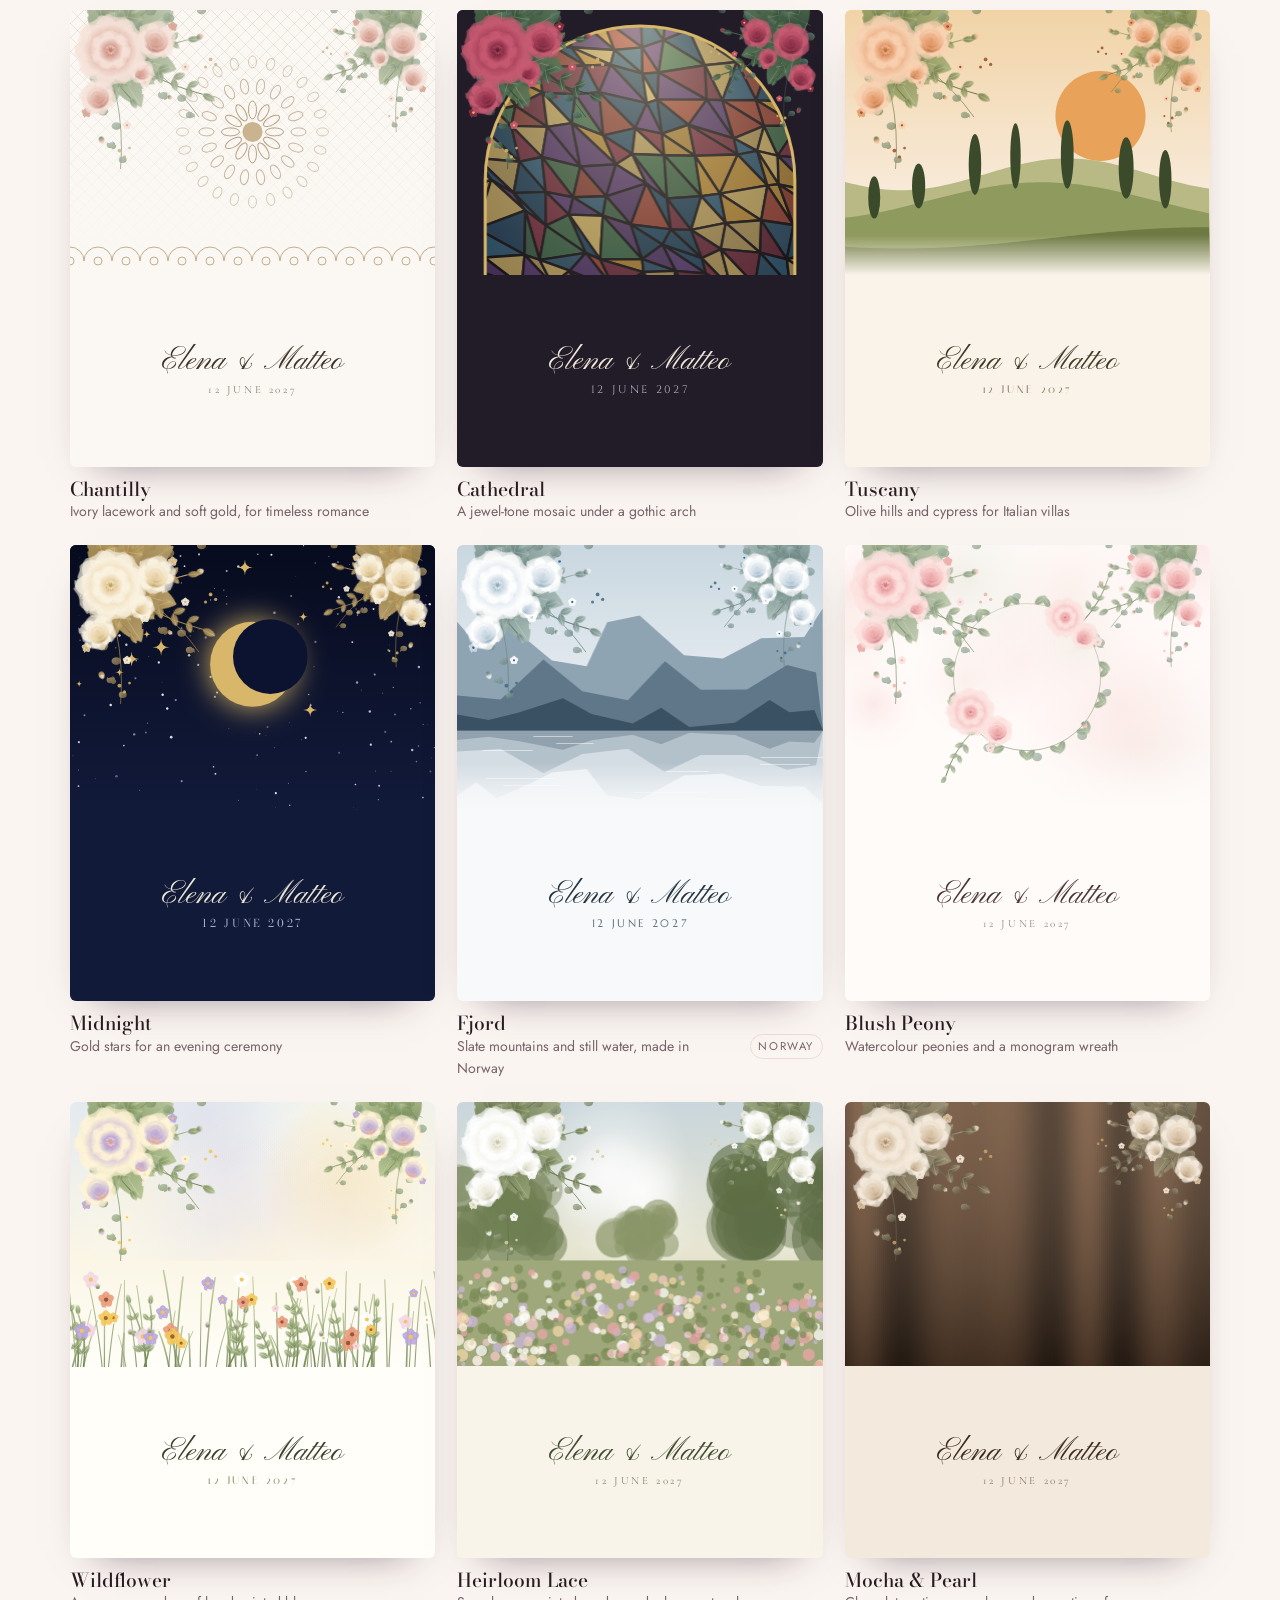
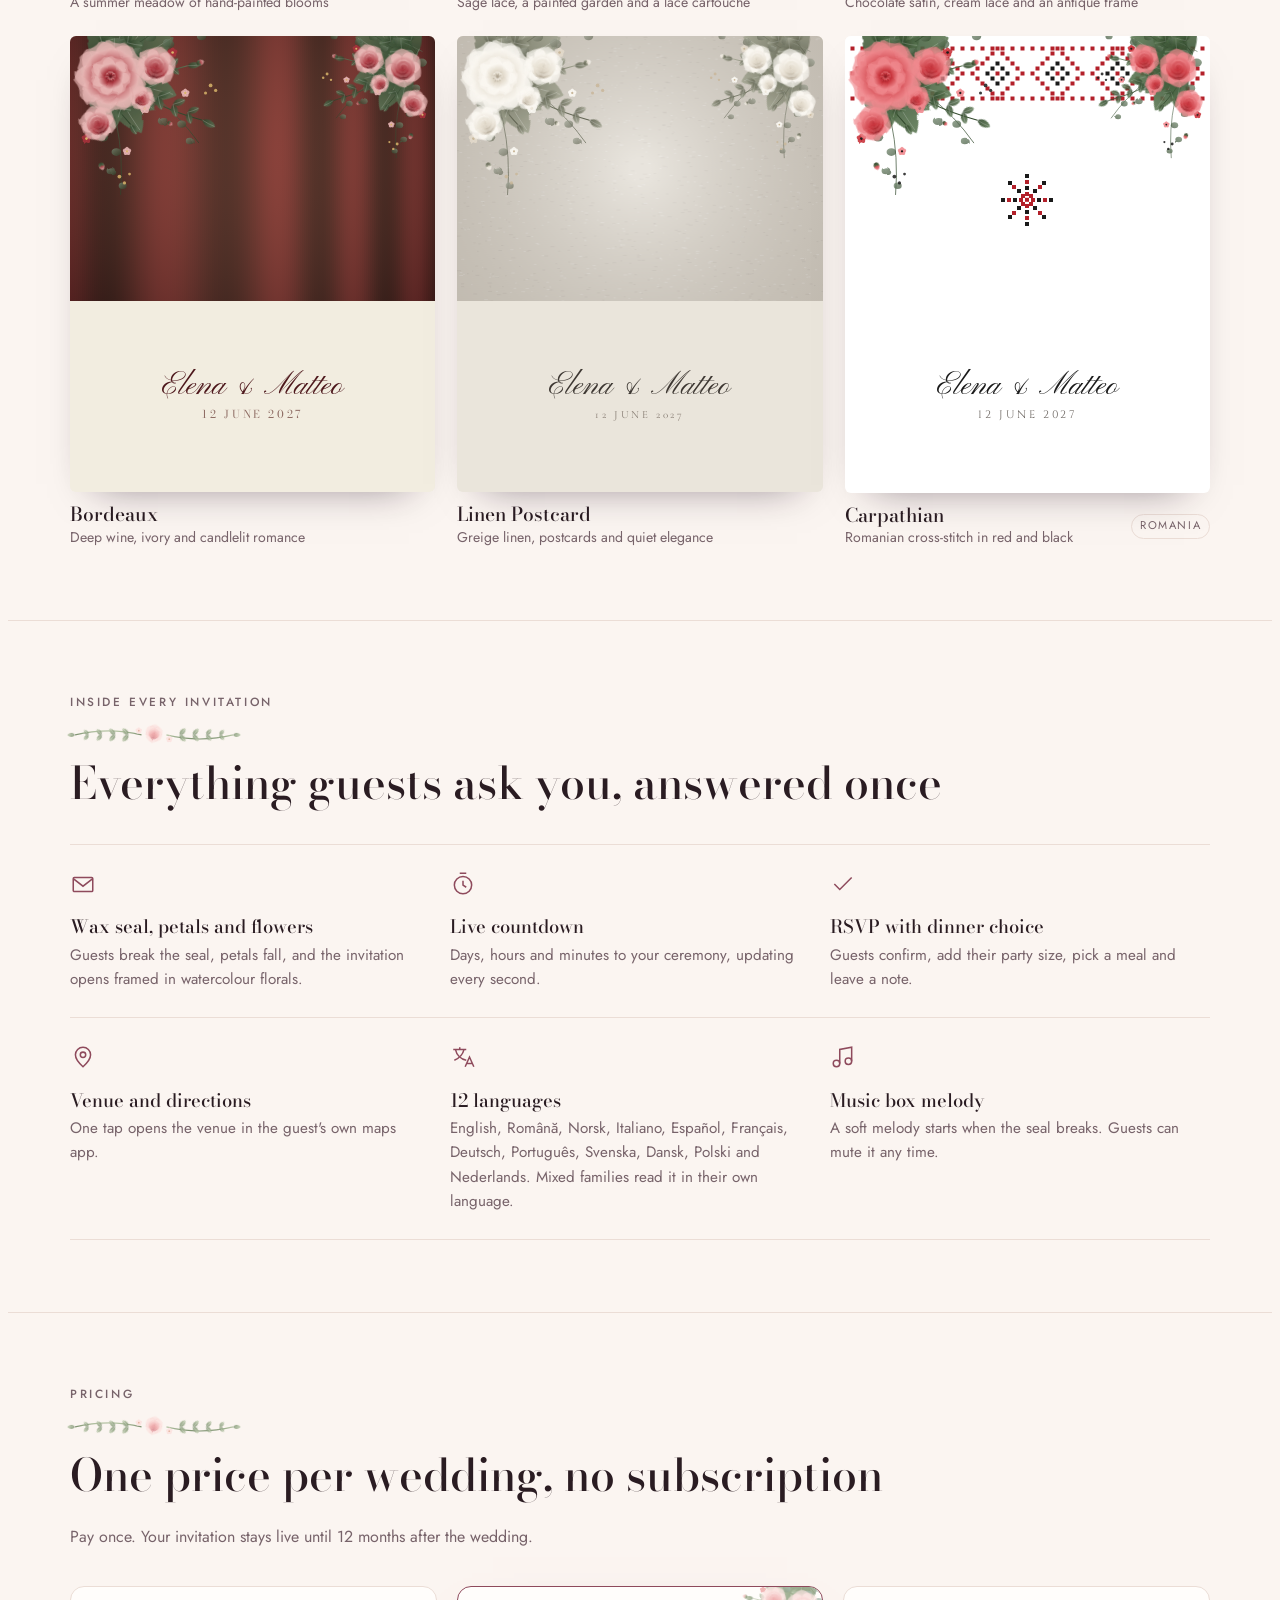
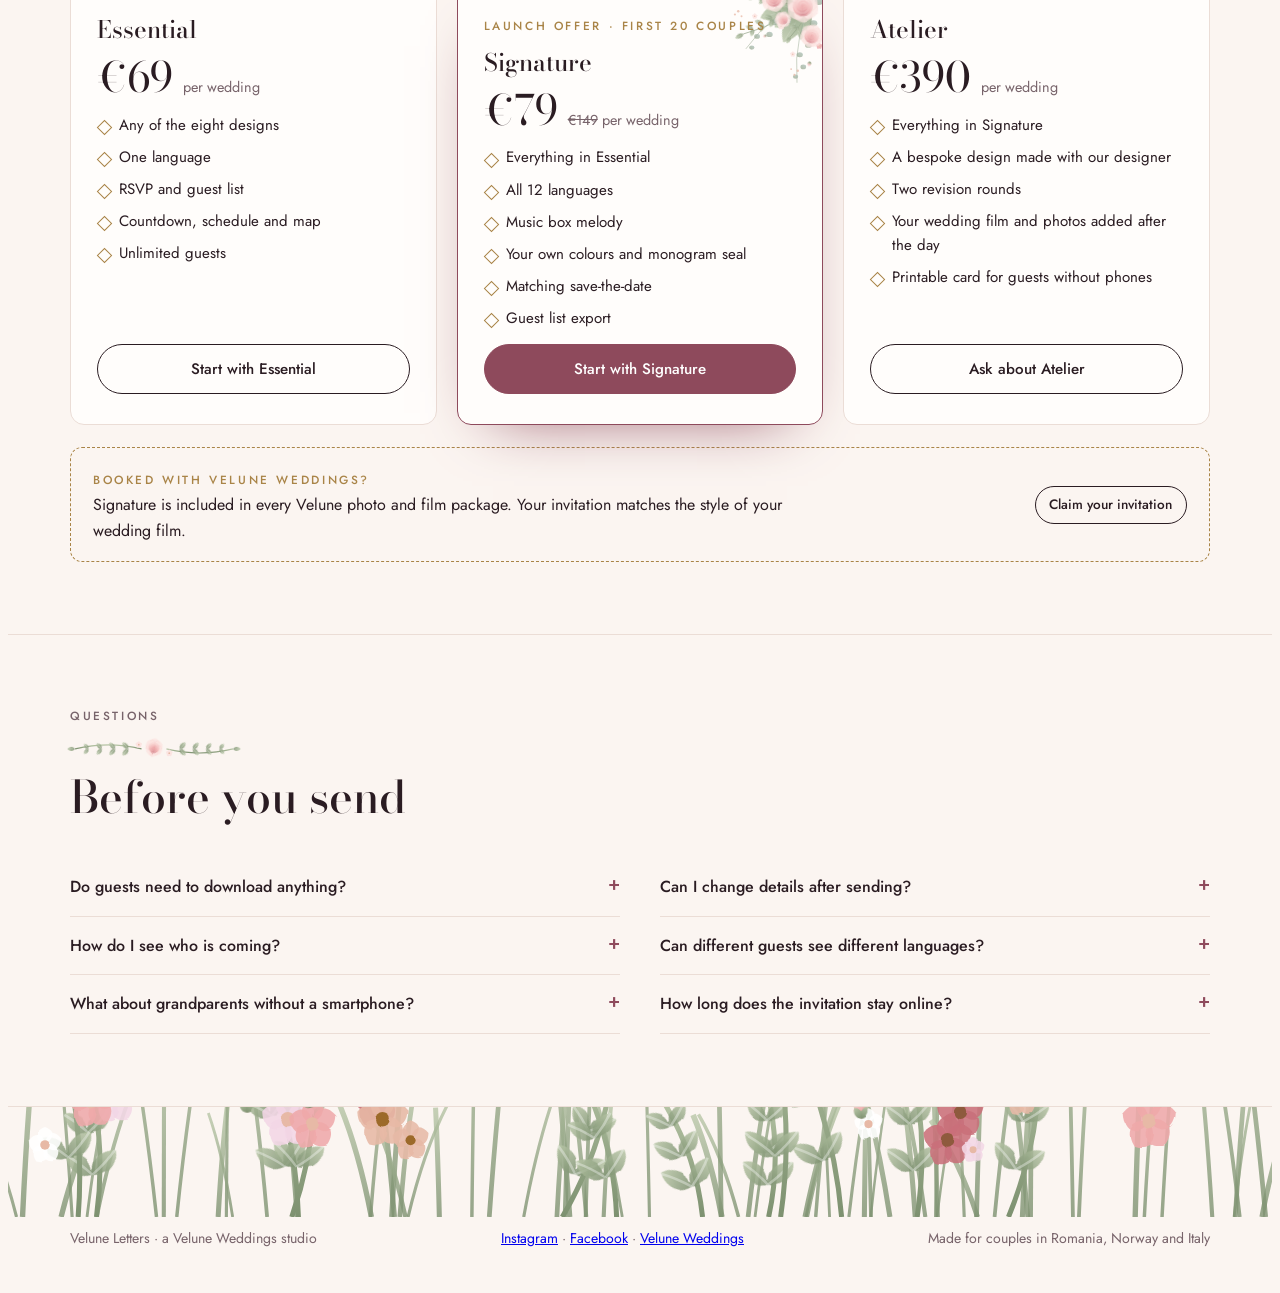
==== commit da008b22: "Link previews and social links" ====
--- a/index.html
+++ b/index.html
@@ -7,6 +7,11 @@
 <meta name="description" content="Digital wedding invitations your guests open like a real letter. Wax-seal opening, RSVP, countdown, maps and personal guest links. Available in 12 languages.">
 <meta property="og:title" content="Velune Letters">
 <meta property="og:description" content="Wedding invitations your guests open like a real letter.">
+<meta property="og:image" content="https://lidjoakim-hash.github.io/velune-letters/assets/og-velune-letters.jpg">
+<meta property="og:image:width" content="1200">
+<meta property="og:image:height" content="630">
+<meta property="og:type" content="website">
+<meta name="twitter:card" content="summary_large_image">
 <link rel="preconnect" href="https://fonts.googleapis.com"><link rel="preconnect" href="https://fonts.gstatic.com" crossorigin><link rel="stylesheet" href="https://fonts.googleapis.com/css2?family=Bodoni+Moda:ital,opsz,wght@0,6..96,400..700;1,6..96,400..700&family=Jost:wght@300;400;500;600&family=Pinyon+Script&family=Cormorant+Garamond:ital,wght@0,400;0,500;1,400&family=Cinzel:wght@400;600&family=Italiana&family=Marcellus&display=swap">
 <link rel="stylesheet" href="assets/site.css">
 <link rel="stylesheet" href="assets/invite.css">
@@ -115,7 +120,7 @@
     </div>
   </section>
 </main>
-<footer><div id="foot-fl"></div><div class="wrap"><span>Velune Letters · a Velune Weddings studio</span><span>Made for couples in Romania, Norway and Italy</span></div></footer>
+<footer><div id="foot-fl"></div><div class="wrap"><span>Velune Letters · a Velune Weddings studio</span><span><a href="https://www.instagram.com/lettersbyvelune/" target="_blank" rel="noopener">Instagram</a> · <a href="https://www.facebook.com/profile.php?id=61595981618638" target="_blank" rel="noopener">Facebook</a> · <a href="https://www.instagram.com/velune.weddings/" target="_blank" rel="noopener">Velune Weddings</a></span><span>Made for couples in Romania, Norway and Italy</span></div></footer>
 <script type="module">
 import { renderInvite, DEFAULT_DATA, clone, esc, Music } from "./assets/invite.js";
 import { THEMES, draw } from "./assets/themes.js";
--- a/assets/invite.css
+++ b/assets/invite.css
@@ -127,3 +127,193 @@
 .env .fl-seal img{width:100%;height:auto;display:block}
 .env .seal{z-index:6}
 .inv.opening .fl-seal{opacity:0}
+
+/* ===== the grand opening ===== */
+.inv .stage .env{width:min(320px,86%)}
+.env{animation:envfloat 4.5s ease-in-out infinite}
+@keyframes envfloat{50%{transform:translateY(-6px) rotate(-.4deg)}}
+.env-glow{inset:-30%;z-index:0;border-radius:50%;background:radial-gradient(closest-side,color-mix(in srgb,var(--i-accent) 45%,#fff3d6) 0%,color-mix(in srgb,var(--i-accent) 18%,transparent) 45%,transparent 70%);opacity:.35;animation:glowp 3.2s ease-in-out infinite;pointer-events:none}
+@keyframes glowp{50%{opacity:.6;transform:scale(1.05)}}
+.env .twk{position:absolute;left:var(--x);top:var(--y);width:10px;height:10px;z-index:6;pointer-events:none;background:radial-gradient(circle,#fff 0 18%,color-mix(in srgb,var(--i-accent) 70%,#fff) 30%,transparent 62%);clip-path:polygon(50% 0,60% 40%,100% 50%,60% 60%,50% 100%,40% 60%,0 50%,40% 40%);animation:twinkle 2.8s ease-in-out var(--d) infinite;opacity:0}
+@keyframes twinkle{0%,100%{opacity:0;transform:scale(.4) rotate(0)}50%{opacity:1;transform:scale(1.4) rotate(45deg)}}
+.seal{animation:sealpulse 2.4s ease-in-out infinite}
+@keyframes sealpulse{0%,100%{box-shadow:0 4px 10px rgba(0,0,0,.35),0 0 0 5px color-mix(in srgb,var(--i-seal) 85%,#000) inset,0 0 0 0 color-mix(in srgb,var(--i-accent) 55%,transparent)}50%{box-shadow:0 4px 10px rgba(0,0,0,.35),0 0 0 5px color-mix(in srgb,var(--i-seal) 85%,#000) inset,0 0 0 14px color-mix(in srgb,var(--i-accent) 0%,transparent)}}
+/* wax halves, sparks, burst petals */
+.env .shard{position:absolute;left:50%;top:52%;width:34px;height:68px;margin-top:-34px;z-index:7;pointer-events:none;background:radial-gradient(circle at 70% 30%,color-mix(in srgb,var(--i-seal) 70%,#fff),var(--i-seal) 55%,color-mix(in srgb,var(--i-seal) 70%,#000));box-shadow:0 4px 10px rgba(0,0,0,.3)}
+.env .shard.l{margin-left:-35px;border-radius:34px 0 0 34px;clip-path:polygon(0 0,100% 0,88% 22%,100% 44%,84% 66%,100% 84%,92% 100%,0 100%)}
+.env .shard.r{margin-left:1px;border-radius:0 34px 34px 0;clip-path:polygon(0 0,100% 0,100% 100%,8% 100%,0 84%,16% 66%,0 44%,12% 22%)}
+.env .spark{position:absolute;left:50%;top:52%;z-index:8;border-radius:50%;pointer-events:none;background:radial-gradient(circle,#fffbe8,color-mix(in srgb,var(--i-accent) 80%,#fff3c4) 60%,transparent);box-shadow:0 0 8px 2px color-mix(in srgb,var(--i-accent) 70%,#fff2c0)}
+.env .bpetal{position:absolute;left:50%;top:45%;z-index:8;border-radius:60% 40% 60% 40%/70% 50% 50% 30%;pointer-events:none;opacity:0}
+/* flap opens to a floral lining, letter rises and zooms into the invitation */
+.inv.opening .env{animation:none}
+.inv.opening .seal{transform:scale(.5);opacity:0;transition:transform .25s ease,opacity .2s ease}
+.inv.opening .env-flap{animation:flapopen .9s cubic-bezier(.45,.1,.3,1) .2s both;transition:none}
+@keyframes flapopen{0%{transform:rotateX(0);z-index:4}49%{background:color-mix(in srgb,var(--i-env) 92%,#000);z-index:4}50%{background:var(--i-liner) center top/100% auto,var(--i-env);z-index:1}100%{transform:rotateX(180deg);background:var(--i-liner) center top/100% auto,var(--i-env);z-index:1}}
+.inv.opening .env-glow{animation:glowburst 1.6s ease-out .2s forwards}
+@keyframes glowburst{0%{opacity:.4;transform:scale(1)}40%{opacity:1;transform:scale(1.6)}100%{opacity:0;transform:scale(2.4)}}
+.inv.opening .env-letter{animation:letterout 2s cubic-bezier(.5,0,.2,1) .6s both;transition:none}
+@keyframes letterout{0%{transform:translateY(0)}35%{transform:translateY(-62%)}50%{transform:translateY(-62%) scale(1.03);z-index:2}52%{z-index:9}100%{z-index:9;transform:translateY(-10%) scale(4.4);box-shadow:0 0 0 rgba(0,0,0,0)}}
+.inv.opening .env-front,.inv.opening .env-back,.inv.opening .fl-seal{animation:envdrop .8s ease-in 1.6s both}
+@keyframes envdrop{to{opacity:0;transform:translateY(60px)}}
+.inv.opening .stage .names,.inv.opening .stage .tap,.inv.opening .stage .kicker,.inv.opening .stage>.fl-c{transition:opacity .5s;opacity:0}
+.inv.opening .stage{animation:fadeout .4s ease 2.35s both}
+@keyframes fadeout{to{opacity:0}}
+.inv.opened .sheet{animation:reveal 1s cubic-bezier(.2,.8,.2,1)}
+@keyframes reveal{from{opacity:0;transform:scale(1.03);filter:brightness(1.15)}}
+@media (prefers-reduced-motion:reduce){.env,.seal,.env-glow,.env .twk{animation:none!important}}
+
+/* ===== wax melts into a blooming flower (v3) ===== */
+.inv.opening .seal{transition:none;animation:sealmelt 1s ease-in forwards}
+@keyframes sealmelt{0%{transform:scale(1);filter:none;opacity:1}35%{transform:scale(1.08);filter:brightness(1.35) saturate(1.2);border-radius:46% 54% 50% 50%/52% 46% 54% 48%}70%{transform:scale(1.02) translateY(2px);filter:brightness(1.5) blur(1.2px);border-radius:40% 60% 55% 45%/60% 42% 58% 40%;opacity:.8}100%{transform:scale(.7) translateY(4px);filter:brightness(1.6) blur(3px);opacity:0}}
+.env .bloom-wrap{position:absolute;left:50%;top:52%;width:170px;height:170px;margin:-85px 0 0 -85px;z-index:7;pointer-events:none;animation:bloomlife 3.4s ease forwards}
+@keyframes bloomlife{0%,62%{transform:scale(1) rotate(0);opacity:1}100%{transform:scale(1.35) rotate(25deg) translateY(-30px);opacity:0}}
+.env .bloom{width:100%;height:100%;overflow:visible;filter:drop-shadow(0 6px 10px rgba(60,20,20,.35))}
+.env .bloom .bp{transform-box:view-box;transform-origin:0 0;transform:rotate(calc(var(--r) - 35deg)) scale(0);animation:unfurl 1.3s cubic-bezier(.2,.75,.25,1) var(--d) both}
+@keyframes unfurl{0%{transform:rotate(calc(var(--r) - 35deg)) scale(0)}60%{transform:rotate(calc(var(--r) + 3deg)) scale(1.06)}100%{transform:rotate(var(--r)) scale(1)}}
+.env .bloom .bc{transform-box:view-box;transform-origin:0 0;animation:bud 1s ease .3s both}
+@keyframes bud{0%{transform:scale(0)}100%{transform:scale(1)}}
+.env .bloom-wrap .heat{position:absolute;inset:-20%;border-radius:50%;background:radial-gradient(closest-side,color-mix(in srgb,var(--i-accent) 60%,#fff6dc),transparent 70%);opacity:0;animation:heat 2.6s ease .1s forwards}
+@keyframes heat{0%{opacity:0;transform:scale(.4)}30%{opacity:.9;transform:scale(.8)}70%{opacity:.5;transform:scale(1.2)}100%{opacity:0;transform:scale(1.6)}}
+.inv.opening .env-glow{animation:glowburst 2.8s ease-out .3s both}
+.inv.opening .env-flap{animation:flapopen 1.5s cubic-bezier(.45,.05,.25,1) 2.4s both}
+.inv.opening .env-letter{animation:letterout 2.3s cubic-bezier(.5,0,.2,1) 3s both}
+.inv.opening .env-front,.inv.opening .env-back,.inv.opening .fl-seal{animation:envdrop .8s ease-in 4.15s both}
+.inv.opening .fl-seal{animation:envdrop .9s ease-in 1.2s both}
+.inv.opening .stage{animation:fadeout .45s ease 4.85s both}
+.env .bpetal{top:52%}
+
+/* ===== vintage designs: lace, cartouche, calendar, icon timeline ===== */
+.vsheet{background:var(--i-paper)}
+.vsheet::after{display:none}
+.vhero{position:relative;height:clamp(460px,128vw,600px);overflow:hidden}
+.vhero canvas.art{position:absolute;inset:0;width:100%;height:100%}
+.vcart{position:absolute;left:50%;top:50%;width:min(78%,330px);transform:translate(-50%,-50%);filter:drop-shadow(0 12px 22px rgba(0,0,0,.25))}
+.vcart>img{width:100%;height:auto;display:block}
+.vcart-in{position:absolute;inset:12% 16%;display:flex;flex-direction:column;align-items:center;justify-content:center;text-align:center;gap:6px;color:var(--i-ink)}
+.vkick{font-size:.62rem;letter-spacing:.3em;text-transform:uppercase;color:var(--i-muted)}
+.vnames{font-family:"Pinyon Script",cursive;font-weight:400;font-size:clamp(2.2rem,10vw,2.9rem);line-height:1.02;color:var(--i-ink)}
+.vnames span{display:block;font-size:.5em;color:var(--i-accent)}
+.vnames.small{font-size:2rem}
+.vnames.small span{display:inline;margin:0 .3em}
+.vdate{font-family:var(--i-display);letter-spacing:.22em;font-size:.95rem;color:var(--i-ink)}
+.vphoto{width:62%;aspect-ratio:3/4;border-radius:50%;overflow:hidden;box-shadow:0 0 0 3px var(--i-paper),0 0 0 4px var(--i-accent)}
+.vphoto img{width:100%;height:100%;object-fit:cover;filter:sepia(.15) contrast(1.02)}
+.vlace{height:46px;background-repeat:repeat-x;background-size:80px 46px;position:relative;z-index:2;margin:-1px 0}
+.vlace.down{margin-top:-24px}
+.vlace.up{transform:scaleY(-1)}
+.vlace.band-top{background-color:var(--i-band);margin-bottom:-1px}
+.vlace.band-bot{background-color:var(--i-band)}
+.vsec{padding:30px 26px;text-align:center;position:relative}
+.vsec .flourish{width:200px;height:auto;display:block;margin:0 auto 12px}
+.vsheet .vscript{font-family:"Pinyon Script",cursive;font-weight:400;font-size:2.4rem;line-height:1.1;margin:0 0 12px;color:var(--i-ink)}
+.vlead{font-family:var(--i-display);font-style:italic;font-size:1.2rem;color:var(--i-muted);margin-bottom:10px}
+.vmuted{color:var(--i-muted)}
+.vband{background:var(--i-band);color:var(--i-band-ink)}
+.vsheet .vband .vscript,.vband .vkick{color:var(--i-band-ink)}
+.vcal{max-width:300px;margin:22px auto 12px}
+.vcal-g{display:grid;grid-template-columns:repeat(7,1fr);gap:6px 2px;font-family:var(--i-display);font-size:1.05rem}
+.vcal-g i{font-style:normal;font-size:.62rem;letter-spacing:.12em;text-transform:uppercase;color:var(--i-muted)}
+.vcal-g span{position:relative;height:30px;display:grid;place-items:center;color:var(--i-ink)}
+.vcal-g span.on svg{position:absolute;inset:-3px;width:calc(100% + 6px);height:calc(100% + 6px);fill:var(--i-accent)}
+.vcal-g span.on b{position:relative;color:var(--i-paper);font-weight:500}
+.vframe{position:relative;max-width:340px;margin:0 auto}
+.vframe>img{width:100%;height:auto;display:block;filter:drop-shadow(0 10px 18px rgba(0,0,0,.3))}
+.vframe-in{position:absolute;inset:14% 16%;display:flex;flex-direction:column;justify-content:center;color:var(--i-ink)}
+.vsheet .vframe-in .vscript{color:var(--i-ink);font-size:2rem;margin-bottom:6px}
+.vtl{list-style:none;margin:0;padding:0;display:grid;gap:6px;text-align:left}
+.vtl li{display:grid;grid-template-columns:46px 1fr;align-items:center;gap:8px}
+.vtl .tl-icon{width:46px;height:auto}
+.vtl time{display:block;font-family:"Pinyon Script",cursive;font-size:1.35rem;line-height:1;color:var(--i-accent)}
+.vtl span{font-size:.82rem;color:var(--i-ink)}
+.vsec .manor{width:min(300px,90%);height:auto;display:block;margin:4px auto 14px;opacity:.85}
+.vsw{display:flex;justify-content:center;flex-wrap:wrap;gap:10px;margin-top:14px}
+.vsw i{width:40px;height:40px;border-radius:50%;box-shadow:0 2px 6px rgba(0,0,0,.18),inset 0 0 0 1px rgba(255,255,255,.25)}
+.vnote{max-width:360px;margin:0 auto;padding:26px 22px;background:color-mix(in srgb,var(--i-paper) 70%,#fff);box-shadow:0 10px 24px -14px rgba(0,0,0,.35);transform:rotate(-1deg);position:relative}
+.vnote::before{content:"";position:absolute;top:-10px;left:50%;width:70px;height:20px;margin-left:-35px;background:color-mix(in srgb,var(--i-accent) 25%,transparent);transform:rotate(2deg)}
+.vcount .vheart{position:relative;max-width:330px;margin:0 auto}
+.vcount .vheart>img{width:100%;height:auto;display:block}
+.vheart-in{position:absolute;inset:26% 22% 30%;display:flex;flex-direction:column;align-items:center;justify-content:center;gap:8px}
+.vband .cd{gap:4px;max-width:240px}
+.vband .cd div{border:0;padding:4px 0}
+.vband .cd b{color:var(--i-band-ink);font-size:1.5rem}
+.vband .cd small{color:color-mix(in srgb,var(--i-band-ink) 70%,transparent);font-size:.5rem}
+.vband .cal .ibtn{border-color:var(--i-band-ink);color:var(--i-band-ink)}
+.vband .ibtn.fill{background:var(--i-band-ink);color:var(--i-band)}
+.vend{padding:24px 20px 10px;text-align:center}
+.vend .flourish{width:180px;margin:0 auto}
+.vsheet .ifoot{padding-bottom:30px}
+
+/* demo: call to action for visitors from social media */
+.demo-cta{position:fixed;left:12px;right:12px;bottom:calc(12px + env(safe-area-inset-bottom,0px));z-index:60;display:flex;align-items:center;justify-content:space-between;gap:12px;padding:14px 18px;border-radius:16px;background:rgba(32,24,30,.94);color:#F6EEE6;text-decoration:none;font:400 .95rem/1.3 Jost,Arial,sans-serif;box-shadow:0 18px 40px -16px rgba(0,0,0,.55);transform:translateY(140%);transition:transform .7s cubic-bezier(.2,.8,.2,1)}
+.demo-cta.on{transform:none}
+.demo-cta b{font-weight:500}
+.demo-cta em{font-style:normal;white-space:nowrap;background:linear-gradient(100deg,#B8924F,#F2E2BB 50%,#B8924F);color:#2A1C22;border-radius:999px;padding:8px 14px;font-weight:500}
+@media (min-width:700px){.demo-cta{left:50%;right:auto;width:520px;margin-left:-260px}}
+
+/* =========================================================================
+   Vintage II · real paper textures, torn edges, stickers, full-screen letter
+   ========================================================================= */
+.inv{--tex:url([data-uri]);--lin:url([data-uri]);--torn:url([data-uri]);--tornb:url([data-uri])}
+.vsheet{background:var(--i-paper) var(--tex) 0 0/360px;background-blend-mode:multiply;overflow:hidden}
+.vsheet .vband{background:var(--i-band) var(--lin) 0 0/300px;background-blend-mode:multiply}
+.vsheet .vsec{position:relative}
+.vs{position:absolute;z-index:3;pointer-events:none}
+.vs img.stk{width:100%;display:block}
+/* hero */
+.vhero .s-stamp{width:21%;right:5%;top:5%;transform:rotate(7deg)}
+.vhero .s-pm{width:30%;right:13%;top:12%;transform:rotate(-12deg);mix-blend-mode:multiply;opacity:.85}
+.vhero .s-sprig-l{width:26%;left:-3%;bottom:2%;transform:rotate(-14deg)}
+/* torn paper cards */
+.vcard{position:relative;margin:6px auto 0;max-width:420px;padding:44px 26px 40px;background:#fffdf8 var(--tex) 0 0/300px;background-blend-mode:multiply;box-shadow:0 14px 30px -18px rgba(40,25,10,.45),0 2px 5px rgba(40,25,10,.08)}
+.vcard.torn{--m:var(--torn),linear-gradient(#000,#000),var(--tornb);-webkit-mask-image:var(--m);mask-image:var(--m);-webkit-mask-size:100% 30px,100% calc(100% - 58px),100% 30px;mask-size:100% 30px,100% calc(100% - 58px),100% 30px;-webkit-mask-position:top,center,bottom;mask-position:top,center,bottom;-webkit-mask-repeat:no-repeat;mask-repeat:no-repeat;box-shadow:none}
+.vintro .vcard{transform:rotate(-.6deg)}
+.vcard .s-brooch{width:62px;left:50%;top:8px;margin-left:-31px}
+.vintro .s-sprig-r{width:24%;right:-4%;top:40px;transform:rotate(18deg)}
+/* postcard calendar */
+.vpost{position:relative;margin:34px auto 6px;max-width:400px;padding:30px 22px 22px;background:#fffdf8 var(--tex) 0 0/300px;background-blend-mode:multiply;border:1px solid color-mix(in srgb,var(--i-ink) 18%,transparent);outline:1px solid color-mix(in srgb,var(--i-ink) 12%,transparent);outline-offset:-8px;box-shadow:0 18px 32px -20px rgba(40,25,10,.5);transform:rotate(1.2deg)}
+.vpost .s-tape{width:96px}
+.vpost .s-tape.tl{left:-24px;top:-6px;transform:rotate(-38deg)}
+.vpost .s-tape.tr{right:-24px;top:-6px;transform:rotate(38deg)}
+.vpost .s-pm2{width:120px;right:-10px;bottom:-26px;transform:rotate(-14deg);mix-blend-mode:multiply}
+/* schedule band */
+.vband .s-watch{width:23%;left:2%;top:-2%;transform:rotate(-14deg)}
+.vband .s-rings{width:20%;right:4%;bottom:5%;transform:rotate(10deg)}
+/* venue polaroid */
+.vpola{position:relative;width:min(78%,330px);margin:18px auto 22px;padding:12px 12px 4px;background:#fdfbf6 var(--tex) 0 0/240px;background-blend-mode:multiply;box-shadow:0 18px 30px -16px rgba(30,20,10,.5),0 1px 3px rgba(0,0,0,.12);transform:rotate(-2.2deg)}
+.vpola .pic{position:relative;aspect-ratio:1/1;overflow:hidden;background:#ddd}
+.vpola .pic canvas,.vpola .pic>img{position:absolute;inset:0;width:100%;height:100%;object-fit:cover;filter:sepia(.25) saturate(.9) contrast(1.02)}
+.vpola .pic>img.vin{inset:auto 8% 6% 8%;width:84%;height:auto;opacity:.92;filter:drop-shadow(0 1px 1px rgba(0,0,0,.4))}
+.vpola p{font-family:"Pinyon Script",cursive;font-size:1.5rem;color:#3b2f28;padding:8px 0 6px;text-align:center}
+.vpola .s-tape.tc{width:110px;left:50%;top:-14px;margin-left:-55px;transform:rotate(-3deg)}
+.vvenue .s-key{width:34%;right:2%;top:58%;transform:rotate(-24deg)}
+.vpola .pic .manor{position:absolute;left:20%;bottom:7%;width:60%;opacity:.85;filter:drop-shadow(0 1px 1px rgba(0,0,0,.5))}
+/* dress code + gifts */
+.vdress .s-bow{width:26%;left:50%;top:-6px;margin-left:-13%;position:relative;display:block;transform:rotate(-4deg)}
+.vgift .vnote{position:relative}
+.vgift .s-tape.tc{width:100px;left:50%;top:-14px;margin-left:-50px;transform:rotate(2deg)}
+.vgift .s-env{width:34%;right:2%;bottom:-6px;transform:rotate(8deg)}
+.vcount .s-sprig-c{width:22%;left:3%;top:4%;transform:rotate(-30deg);opacity:.9}
+/* rsvp */
+.rsvp .vcard{padding-top:64px}
+.rsvp .s-tag{width:170px;left:50%;top:6px;margin-left:-85px}
+.vend .s-stamp2{position:relative;width:86px;margin:0 auto 12px;transform:rotate(-6deg)}
+/* gentle life: stickers sway a touch when they scroll into view */
+@media (prefers-reduced-motion:no-preference){
+  .vs{animation:vsIn 1.1s cubic-bezier(.2,.8,.2,1) both;animation-timeline:view();animation-range:entry 0% entry 60%}
+  @keyframes vsIn{from{opacity:0;translate:0 16px;scale:.92}}
+}
+/* ---------- full-screen paper letter ---------- */
+.vint .stage{background:var(--i-bg) var(--tex) 0 0/360px;background-blend-mode:multiply}
+.vint .env-letter{background:var(--i-paper)}
+.vint.opening .env-letter{animation:vletter 2.6s cubic-bezier(.55,0,.15,1) 3s both}
+@keyframes vletter{0%{transform:translateY(0)}32%{transform:translateY(-64%)}46%{transform:translateY(-64%) scale(1.03);z-index:2}48%{z-index:9}100%{z-index:9;transform:translateY(-5%) scale(9);box-shadow:none;border-radius:0}}
+.vint.opening .stage{animation:fadeout .5s ease 5.3s both}
+.vint.opened .vsheet{animation:vunfold 1.6s cubic-bezier(.2,.8,.2,1) both}
+@keyframes vunfold{0%{transform:perspective(1400px) rotateX(10deg) scaleY(.94);transform-origin:50% 0;filter:brightness(1.08)}100%{transform:none;filter:none}}
+.vint.opened .vsheet::after{content:"";position:fixed;inset:0;pointer-events:none;z-index:40;background:linear-gradient(180deg,transparent 32.6%,rgba(80,60,40,.18) 33.2%,rgba(255,255,255,.4) 33.6%,transparent 34.4%,transparent 65.6%,rgba(80,60,40,.18) 66.2%,rgba(255,255,255,.4) 66.6%,transparent 67.4%),var(--tex) 0 0/360px;mix-blend-mode:multiply;animation:vcrease 2.4s ease .2s both}
+@keyframes vcrease{0%{opacity:1}100%{opacity:0;visibility:hidden}}
+.vint.opening .env-letter{color:transparent;transition:color .4s ease 3.4s}
+.rsvp .vcard{padding-top:98px}
+.vvenue .venue-name{display:none}
+.vint.opening .stage::after{content:"";position:fixed;inset:0;z-index:20;pointer-events:none;background:var(--i-paper) var(--tex) 0 0/360px;background-blend-mode:multiply;opacity:0;animation:vpaper .7s ease 4.55s forwards}
+@keyframes vpaper{to{opacity:1}}
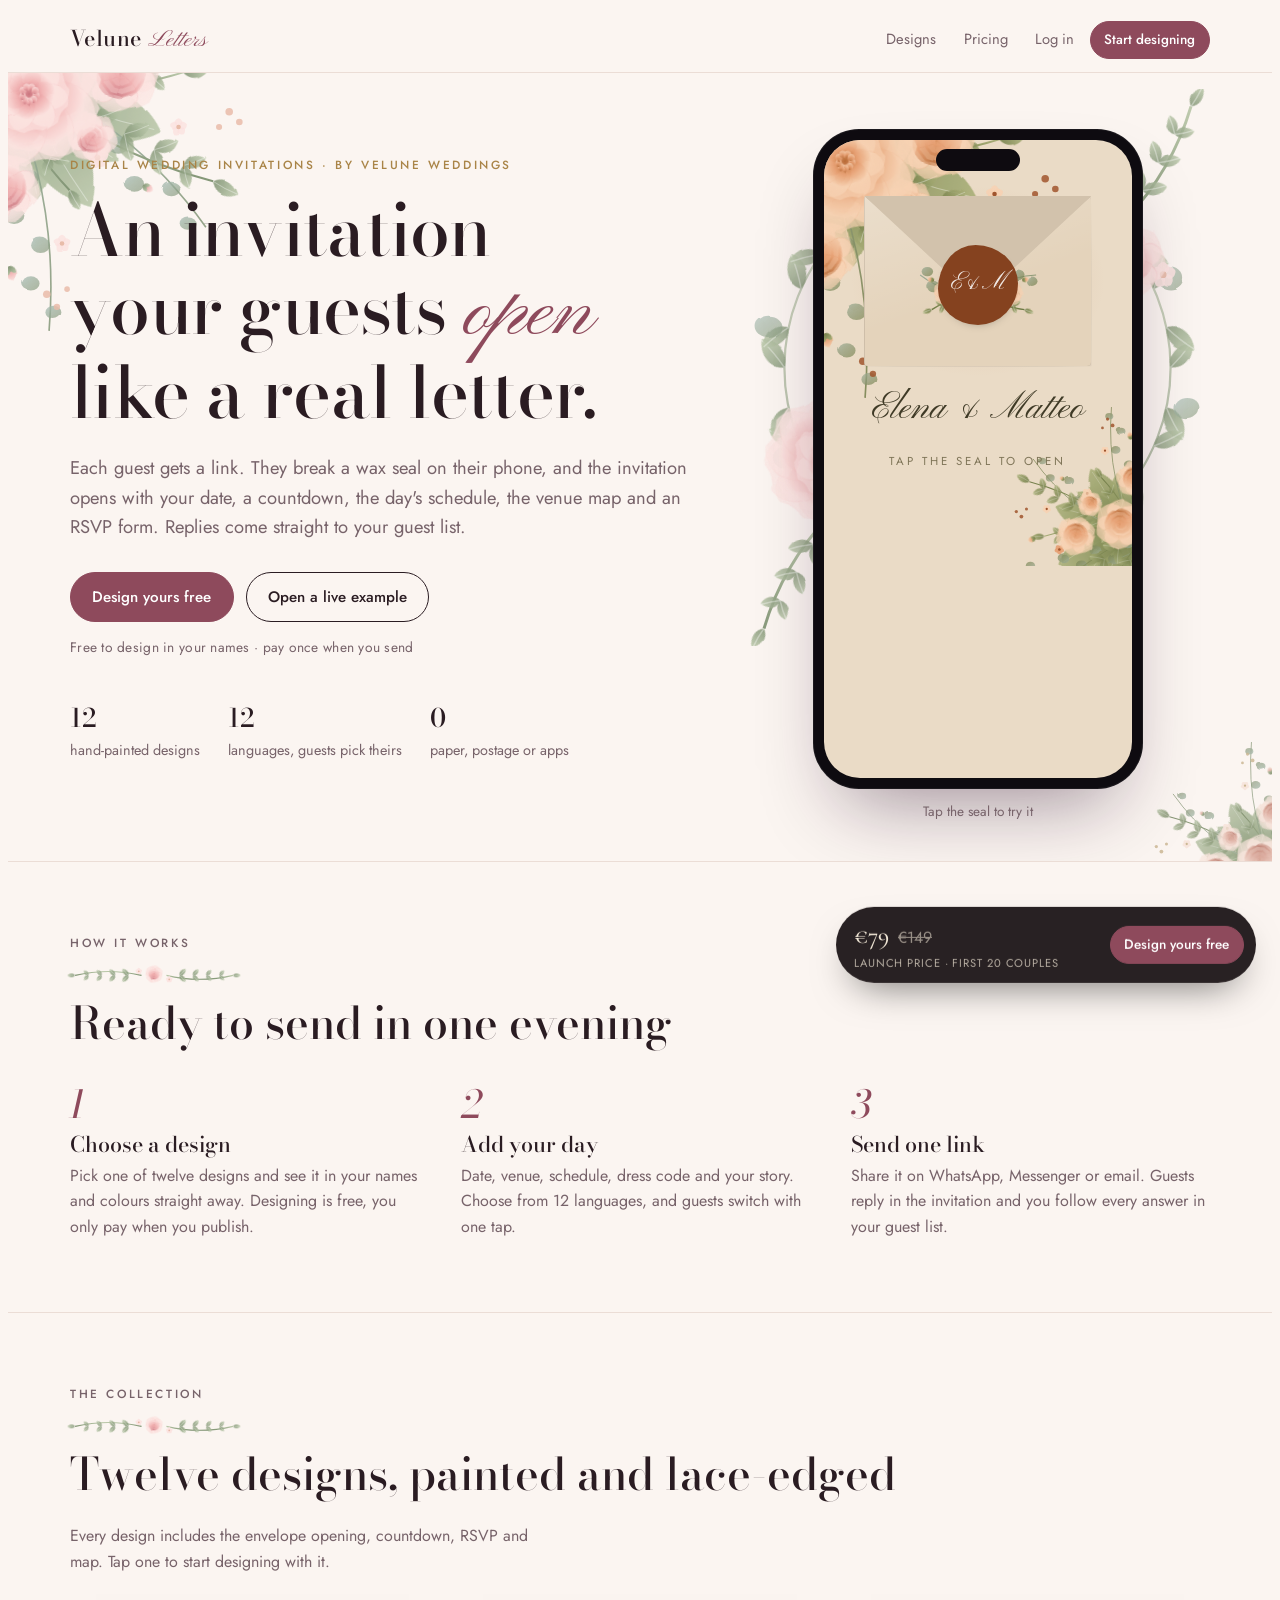
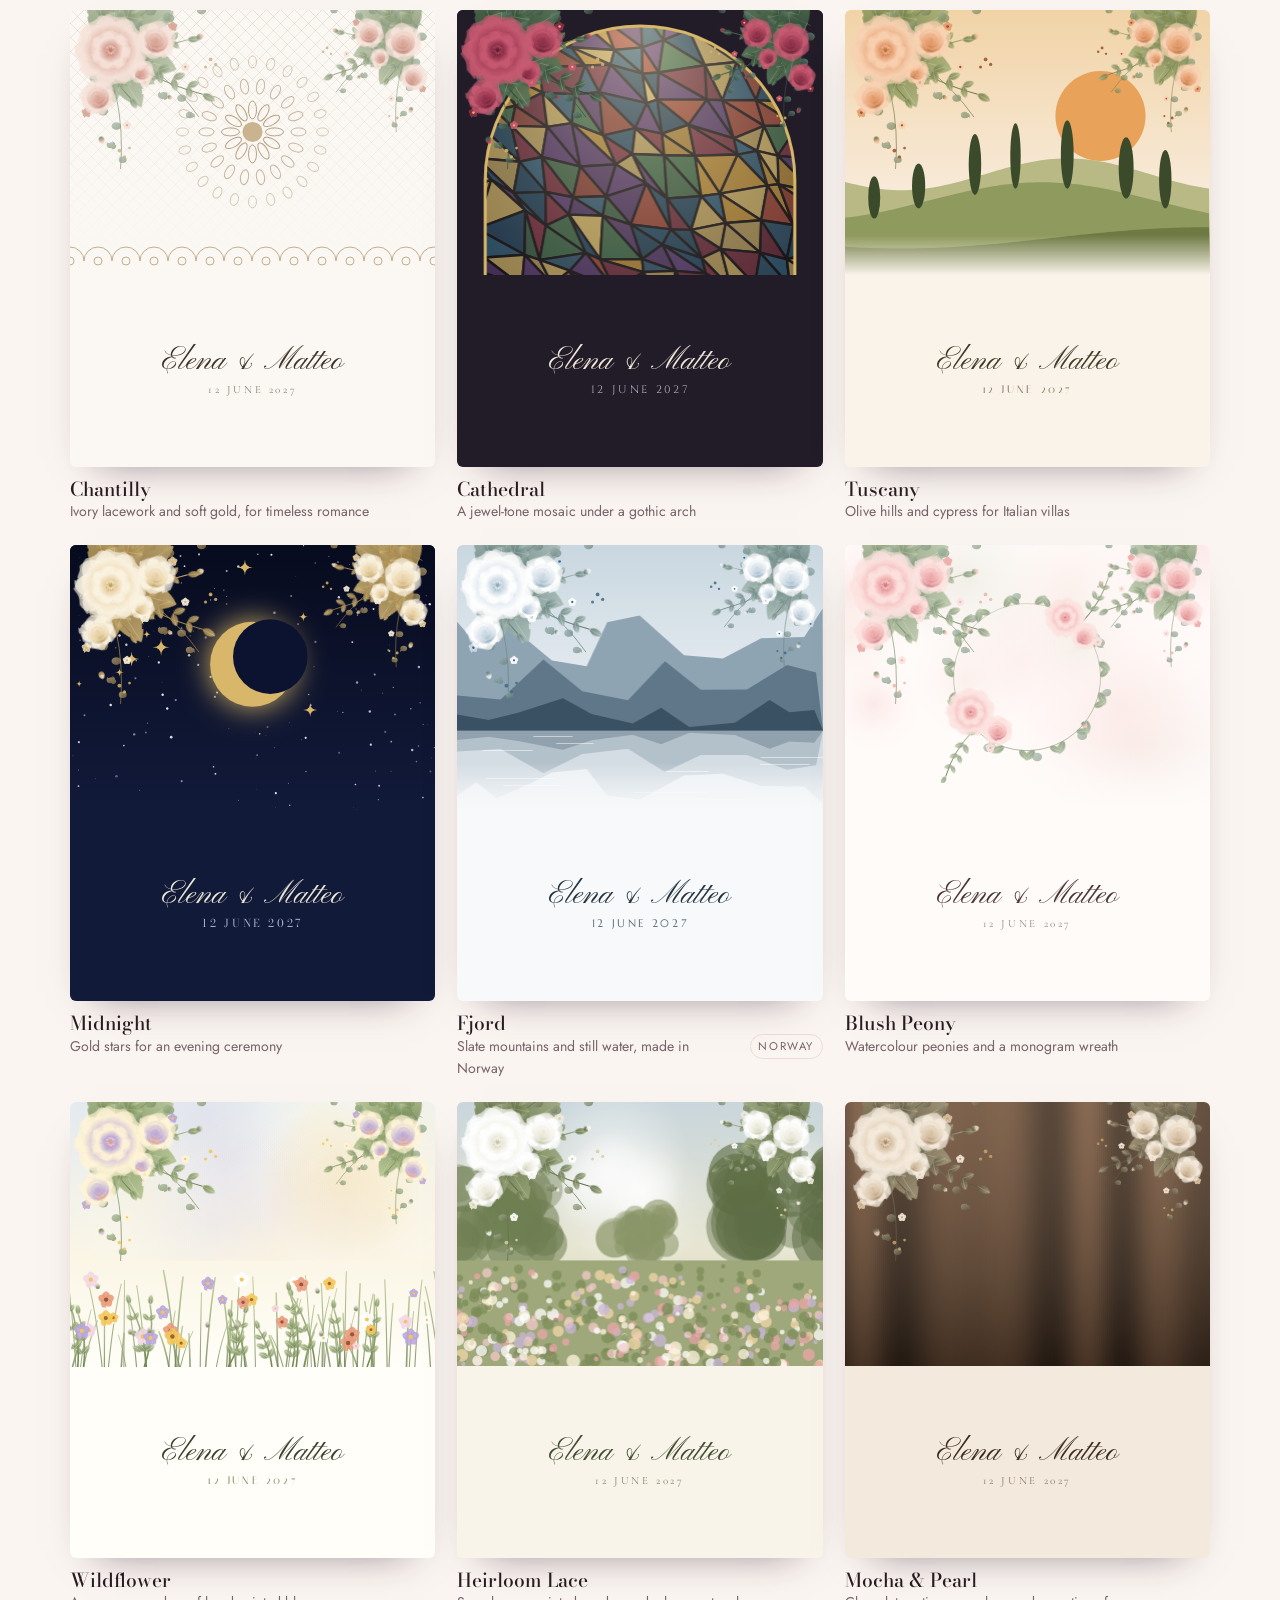
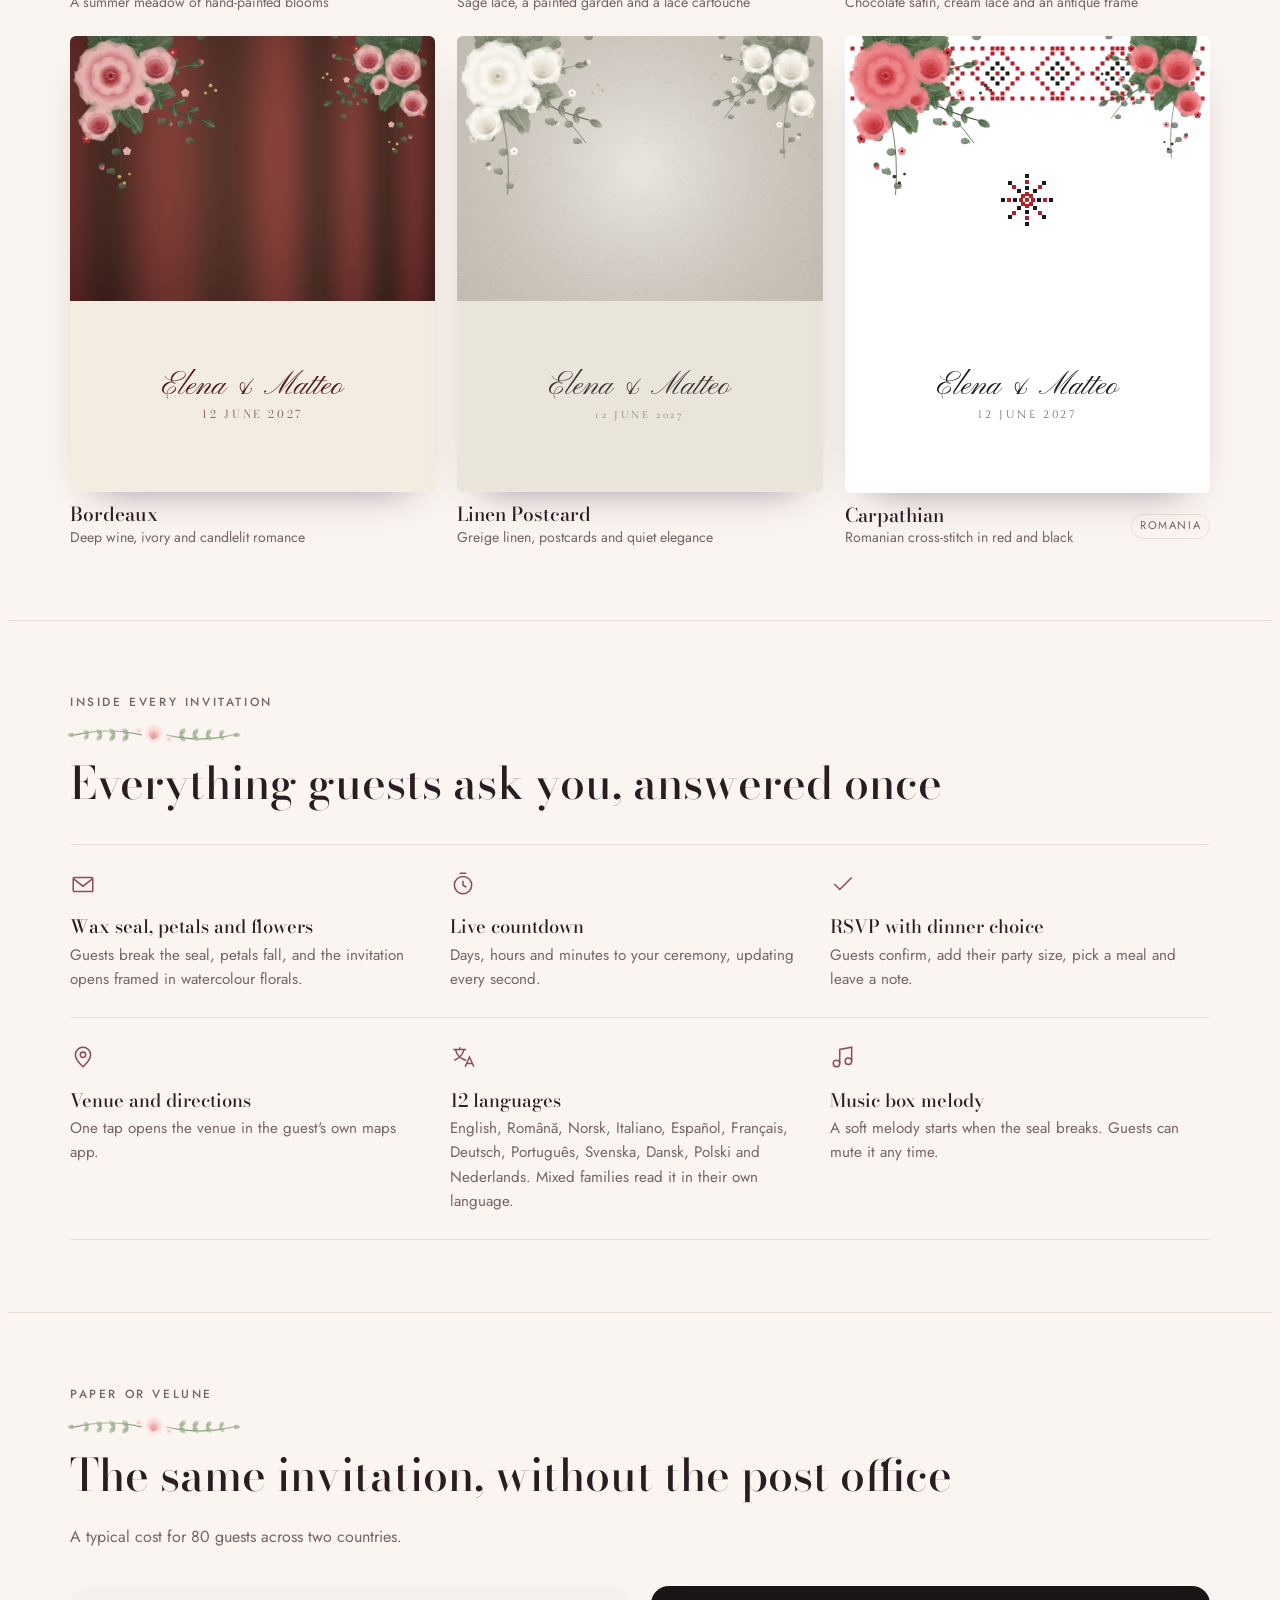
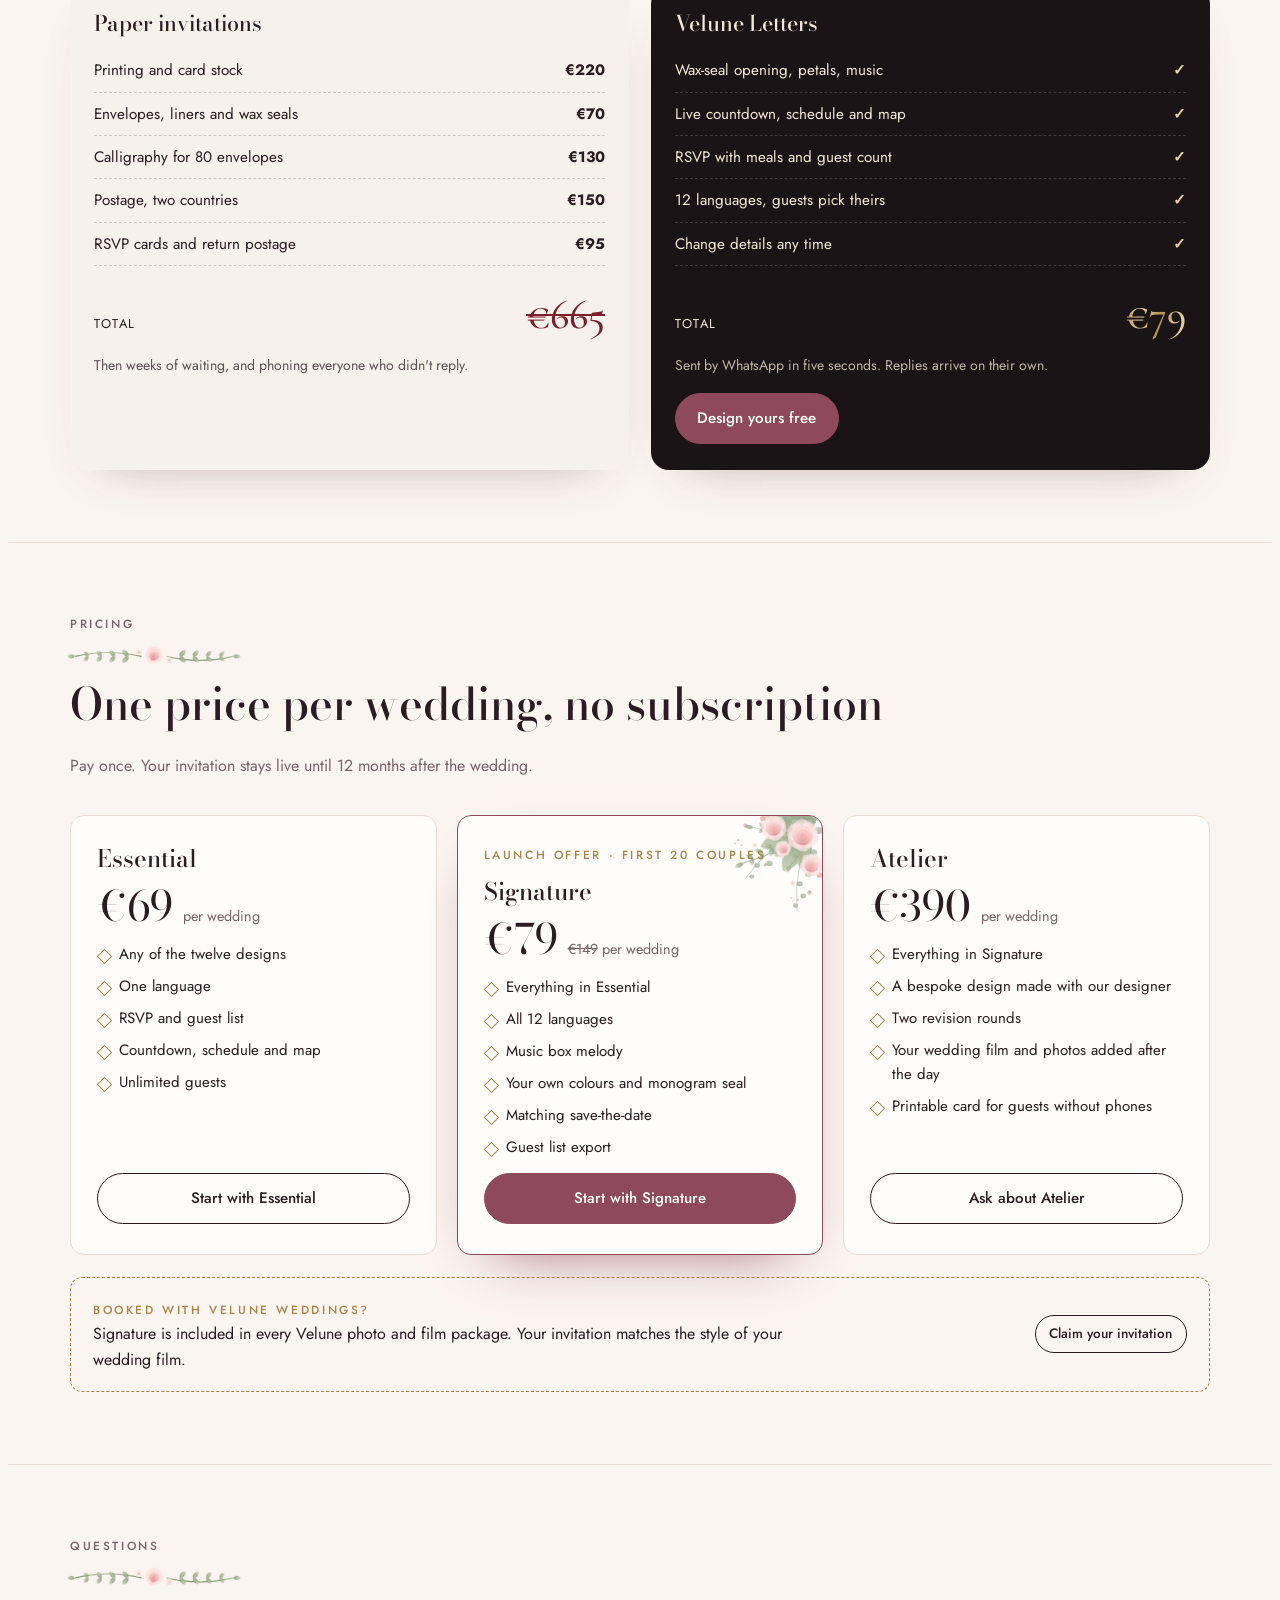
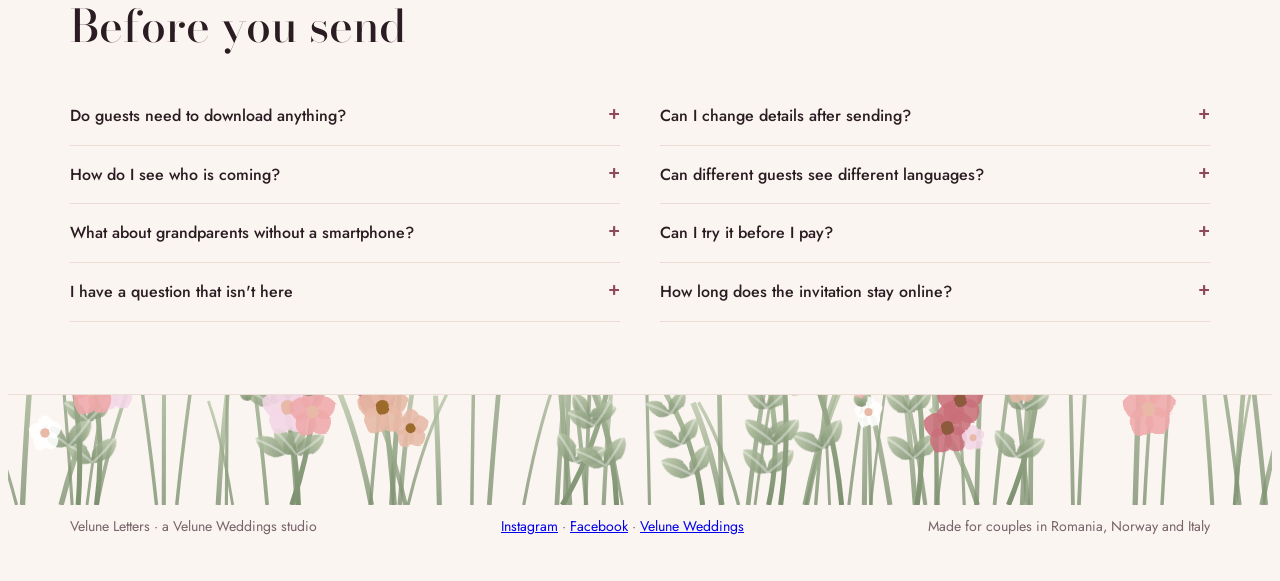
==== commit 5a014477: "Price comparison, sticky CTA, save-the-date" ====
--- a/index.html
+++ b/index.html
@@ -37,11 +37,12 @@
         <h1 style="margin-top:16px">An invitation your guests <em>open</em> like a real letter.</h1>
         <p class="lede">Each guest gets a link. They break a wax seal on their phone, and the invitation opens with your date, a countdown, the day's schedule, the venue map and an RSVP form. Replies come straight to your guest list.</p>
         <div class="ctas">
-          <a class="btn primary" href="studio.html">Design your invitation</a>
+          <a class="btn primary" href="studio.html">Design yours free</a>
           <a class="btn" href="i/?demo" target="_blank" rel="noopener">Open a live example</a>
         </div>
+        <p class="free-note">Free to design in your names · pay once when you send</p>
         <div class="proof">
-          <div><b>8</b>hand-painted designs</div>
+          <div><b>12</b>hand-painted designs</div>
           <div><b>12</b>languages, guests pick theirs</div>
           <div><b>0</b>paper, postage or apps</div>
         </div>
@@ -57,7 +58,7 @@
     <div class="wrap">
       <div class="head"><div><p class="eyebrow">How it works</p><h2>Ready to send in one evening</h2></div></div>
       <div class="steps">
-        <div class="step"><div class="n">1</div><h3>Choose a design</h3><p>Pick one of eight designs and see it in your names and colours straight away.</p></div>
+        <div class="step"><div class="n">1</div><h3>Choose a design</h3><p>Pick one of twelve designs and see it in your names and colours straight away. Designing is free, you only pay when you publish.</p></div>
         <div class="step"><div class="n">2</div><h3>Add your day</h3><p>Date, venue, schedule, dress code and your story. Choose from 12 languages, and guests switch with one tap.</p></div>
         <div class="step"><div class="n">3</div><h3>Send one link</h3><p>Share it on WhatsApp, Messenger or email. Guests reply in the invitation and you follow every answer in your guest list.</p></div>
       </div>
@@ -66,7 +67,7 @@
 
   <section class="block" id="templates">
     <div class="wrap">
-      <div class="head"><div><p class="eyebrow">The collection</p><h2>Eight designs, painted with flowers</h2></div><p>Every design includes the envelope opening, countdown, RSVP and map. Tap one to start designing with it.</p></div>
+      <div class="head"><div><p class="eyebrow">The collection</p><h2>Twelve designs, painted and lace-edged</h2></div><p>Every design includes the envelope opening, countdown, RSVP and map. Tap one to start designing with it.</p></div>
       <div class="tgrid" id="tgrid"></div>
     </div>
   </section>
@@ -85,12 +86,28 @@
     </div>
   </section>
 
+
+  <section class="block" id="compare">
+    <div class="wrap">
+      <div class="head"><div><p class="eyebrow">Paper or Velune</p><h2>The same invitation, without the post office</h2></div><p>A typical cost for 80 guests across two countries.</p></div>
+      <div class="cmp">
+        <div class="cmp-col paper"><h3>Paper invitations</h3>
+          <ul><li><span>Printing and card stock</span><b>€220</b></li><li><span>Envelopes, liners and wax seals</span><b>€70</b></li><li><span>Calligraphy for 80 envelopes</span><b>€130</b></li><li><span>Postage, two countries</span><b>€150</b></li><li><span>RSVP cards and return postage</span><b>€95</b></li></ul>
+          <div class="cmp-tot"><span>Total</span><b>€665</b></div><p class="cmp-note">Then weeks of waiting, and phoning everyone who didn't reply.</p></div>
+        <div class="cmp-col velune"><h3>Velune Letters</h3>
+          <ul><li><span>Wax-seal opening, petals, music</span><b>✓</b></li><li><span>Live countdown, schedule and map</span><b>✓</b></li><li><span>RSVP with meals and guest count</span><b>✓</b></li><li><span>12 languages, guests pick theirs</span><b>✓</b></li><li><span>Change details any time</span><b>✓</b></li></ul>
+          <div class="cmp-tot"><span>Total</span><b>€79</b></div><p class="cmp-note">Sent by WhatsApp in five seconds. Replies arrive on their own.</p>
+          <a class="btn primary" href="studio.html?plan=signature">Design yours free</a></div>
+      </div>
+    </div>
+  </section>
+
   <section class="block" id="pricing">
     <div class="wrap">
       <div class="head"><div><p class="eyebrow">Pricing</p><h2>One price per wedding, no subscription</h2></div><p>Pay once. Your invitation stays live until 12 months after the wedding.</p></div>
       <div class="prices">
         <div class="price"><h3>Essential</h3><div class="amt">€69 <small>per wedding</small></div>
-          <ul><li>Any of the eight designs</li><li>One language</li><li>RSVP and guest list</li><li>Countdown, schedule and map</li><li>Unlimited guests</li></ul>
+          <ul><li>Any of the twelve designs</li><li>One language</li><li>RSVP and guest list</li><li>Countdown, schedule and map</li><li>Unlimited guests</li></ul>
           <a class="btn" href="studio.html?plan=essential">Start with Essential</a></div>
         <div class="price pop"><p class="eyebrow">Launch offer · first 20 couples</p><h3>Signature</h3><div class="amt">€79 <small><s>€149</s> per wedding</small></div>
           <ul><li>Everything in Essential</li><li>All 12 languages</li><li>Music box melody</li><li>Your own colours and monogram seal</li><li>Matching save-the-date</li><li>Guest list export</li></ul>
@@ -115,11 +132,14 @@
         <details><summary>How do I see who is coming?</summary><p>Every reply lands in your guest list with party size, dinner choice and notes. You can export it for the venue.</p></details>
         <details><summary>Can different guests see different languages?</summary><p>With Signature, guests switch between English, Română, Norsk, Italiano, Español, Français, Deutsch, Português, Svenska, Dansk, Polski and Nederlands inside the invitation. Their phone's language opens first.</p></details>
         <details><summary>What about grandparents without a smartphone?</summary><p>Atelier includes a printable card in the same design, with a QR code to the invitation.</p></details>
+        <details><summary>Can I try it before I pay?</summary><p>Yes. Design the whole invitation in your names for free and preview it on your phone. You only pay when you publish and send it to guests.</p></details>
+        <details><summary>I have a question that isn't here</summary><p>Send us a message on Instagram at <a href="https://www.instagram.com/lettersbyvelune/" target="_blank" rel="noopener">@lettersbyvelune</a>. We usually reply within a few hours.</p></details>
         <details><summary>How long does the invitation stay online?</summary><p>Until 12 months after your wedding. After the day, it can become a thank-you page.</p></details>
       </div>
     </div>
   </section>
 </main>
+<div class="sticky-cta" id="sticky"><div><b>€79</b> <s>€149</s><small>Launch price · first 20 couples</small></div><a class="btn primary small" href="studio.html?plan=signature">Design yours free</a></div>
 <footer><div id="foot-fl"></div><div class="wrap"><span>Velune Letters · a Velune Weddings studio</span><span><a href="https://www.instagram.com/lettersbyvelune/" target="_blank" rel="noopener">Instagram</a> · <a href="https://www.facebook.com/profile.php?id=61595981618638" target="_blank" rel="noopener">Facebook</a> · <a href="https://www.instagram.com/velune.weddings/" target="_blank" rel="noopener">Velune Weddings</a></span><span>Made for couples in Romania, Norway and Italy</span></div></footer>
 <script type="module">
 import { renderInvite, DEFAULT_DATA, clone, esc, Music } from "./assets/invite.js";
@@ -147,6 +167,9 @@
 const paint = () => grid.querySelectorAll("canvas").forEach((c) => draw(c, c.dataset.motif));
 paint();
 let rz; addEventListener("resize", () => { clearTimeout(rz); rz = setTimeout(paint, 200); });
+const sticky = document.getElementById("sticky"), heroEl = document.querySelector(".hero"), priceEl = document.getElementById("pricing");
+const onScroll = () => { const y = scrollY + innerHeight; sticky.classList.toggle("on", scrollY > heroEl.offsetHeight * .7 && !(y > priceEl.offsetTop + 200 && scrollY < priceEl.offsetTop + priceEl.offsetHeight)); };
+addEventListener("scroll", onScroll, { passive: true }); onScroll();
 document.addEventListener("visibilitychange", () => { if (document.hidden) Music.stop(); });
 </script>
 </body>
--- a/assets/site.css
+++ b/assets/site.css
@@ -281,3 +281,27 @@
 footer{position:relative;padding-top:120px}
 footer .fl-md{position:absolute;left:0;right:0;top:0;width:100%;height:110px;pointer-events:none}
 @media (max-width:760px){.hero .fl-c{width:44vw;opacity:.75}.hero .fl-c+.fl-c{width:40vw}.hero .fl-tl{top:-40px;left:-40px}}
+
+/* conversion additions */
+.free-note{margin-top:14px;font-size:.86rem;color:var(--muted,#7a6a70);letter-spacing:.02em}
+.cmp{display:grid;grid-template-columns:1fr 1fr;gap:22px}
+@media(max-width:760px){.cmp{grid-template-columns:1fr}}
+.cmp-col{border-radius:18px;padding:26px 24px;background:#fff;box-shadow:0 20px 50px -34px rgba(60,30,30,.45)}
+.cmp-col.paper{background:#F6F1EA}
+.cmp-col.velune{background:#1B1416;color:#F3E9D8}
+.cmp-col h3{margin:0 0 14px;font-size:1.35rem}
+.cmp-col ul{list-style:none;margin:0;padding:0}
+.cmp-col li{display:flex;justify-content:space-between;gap:14px;padding:9px 0;border-bottom:1px dashed rgba(120,100,90,.3);font-size:.95rem}
+.cmp-col.velune li{border-color:rgba(243,233,216,.18)}
+.cmp-col.velune li b{color:#E9D4A1}
+.cmp-tot{display:flex;justify-content:space-between;align-items:baseline;margin-top:16px;text-transform:uppercase;letter-spacing:.12em;font-size:.8rem}
+.cmp-tot b{font-family:"Cormorant Garamond",serif;font-weight:500;font-size:2.6rem;letter-spacing:0;text-transform:none}
+.cmp-col.paper .cmp-tot b{color:#7a1f2b;text-decoration:line-through;text-decoration-thickness:2px}
+.cmp-col.velune .cmp-tot b{background:linear-gradient(100deg,#9A7639,#E9D4A1 30%,#B8924F 55%,#F2E2BB);-webkit-background-clip:text;background-clip:text;color:transparent}
+.cmp-note{font-size:.88rem;opacity:.75;margin:6px 0 16px}
+.sticky-cta{position:fixed;left:12px;right:12px;bottom:12px;z-index:60;display:flex;align-items:center;justify-content:space-between;gap:12px;padding:10px 12px 10px 18px;border-radius:999px;background:rgba(27,20,22,.94);color:#F3E9D8;box-shadow:0 18px 40px -18px rgba(0,0,0,.6);transform:translateY(140%);transition:transform .45s cubic-bezier(.2,.9,.3,1);backdrop-filter:blur(8px)}
+.sticky-cta.on{transform:none}
+.sticky-cta b{font-family:"Cormorant Garamond",serif;font-size:1.5rem;font-weight:500}
+.sticky-cta s{opacity:.55;margin-left:4px}
+.sticky-cta small{display:block;font-size:.7rem;letter-spacing:.08em;opacity:.7;text-transform:uppercase}
+@media(min-width:900px){.sticky-cta{left:auto;right:24px;bottom:24px;width:420px}}
--- a/assets/invite.css
+++ b/assets/invite.css
@@ -317,3 +317,8 @@
 .vvenue .venue-name{display:none}
 .vint.opening .stage::after{content:"";position:fixed;inset:0;z-index:20;pointer-events:none;background:var(--i-paper) var(--tex) 0 0/360px;background-blend-mode:multiply;opacity:0;animation:vpaper .7s ease 4.55s forwards}
 @keyframes vpaper{to{opacity:1}}
+
+/* save-the-date */
+.sheet.std .std-k{font-size:.9rem;letter-spacing:.42em;margin-bottom:14px}
+.sheet.std .couple{margin-block:6px 14px}
+.sheet.std .std-follow{font-style:italic;color:var(--i-muted);margin:6px 0 22px;text-align:center}
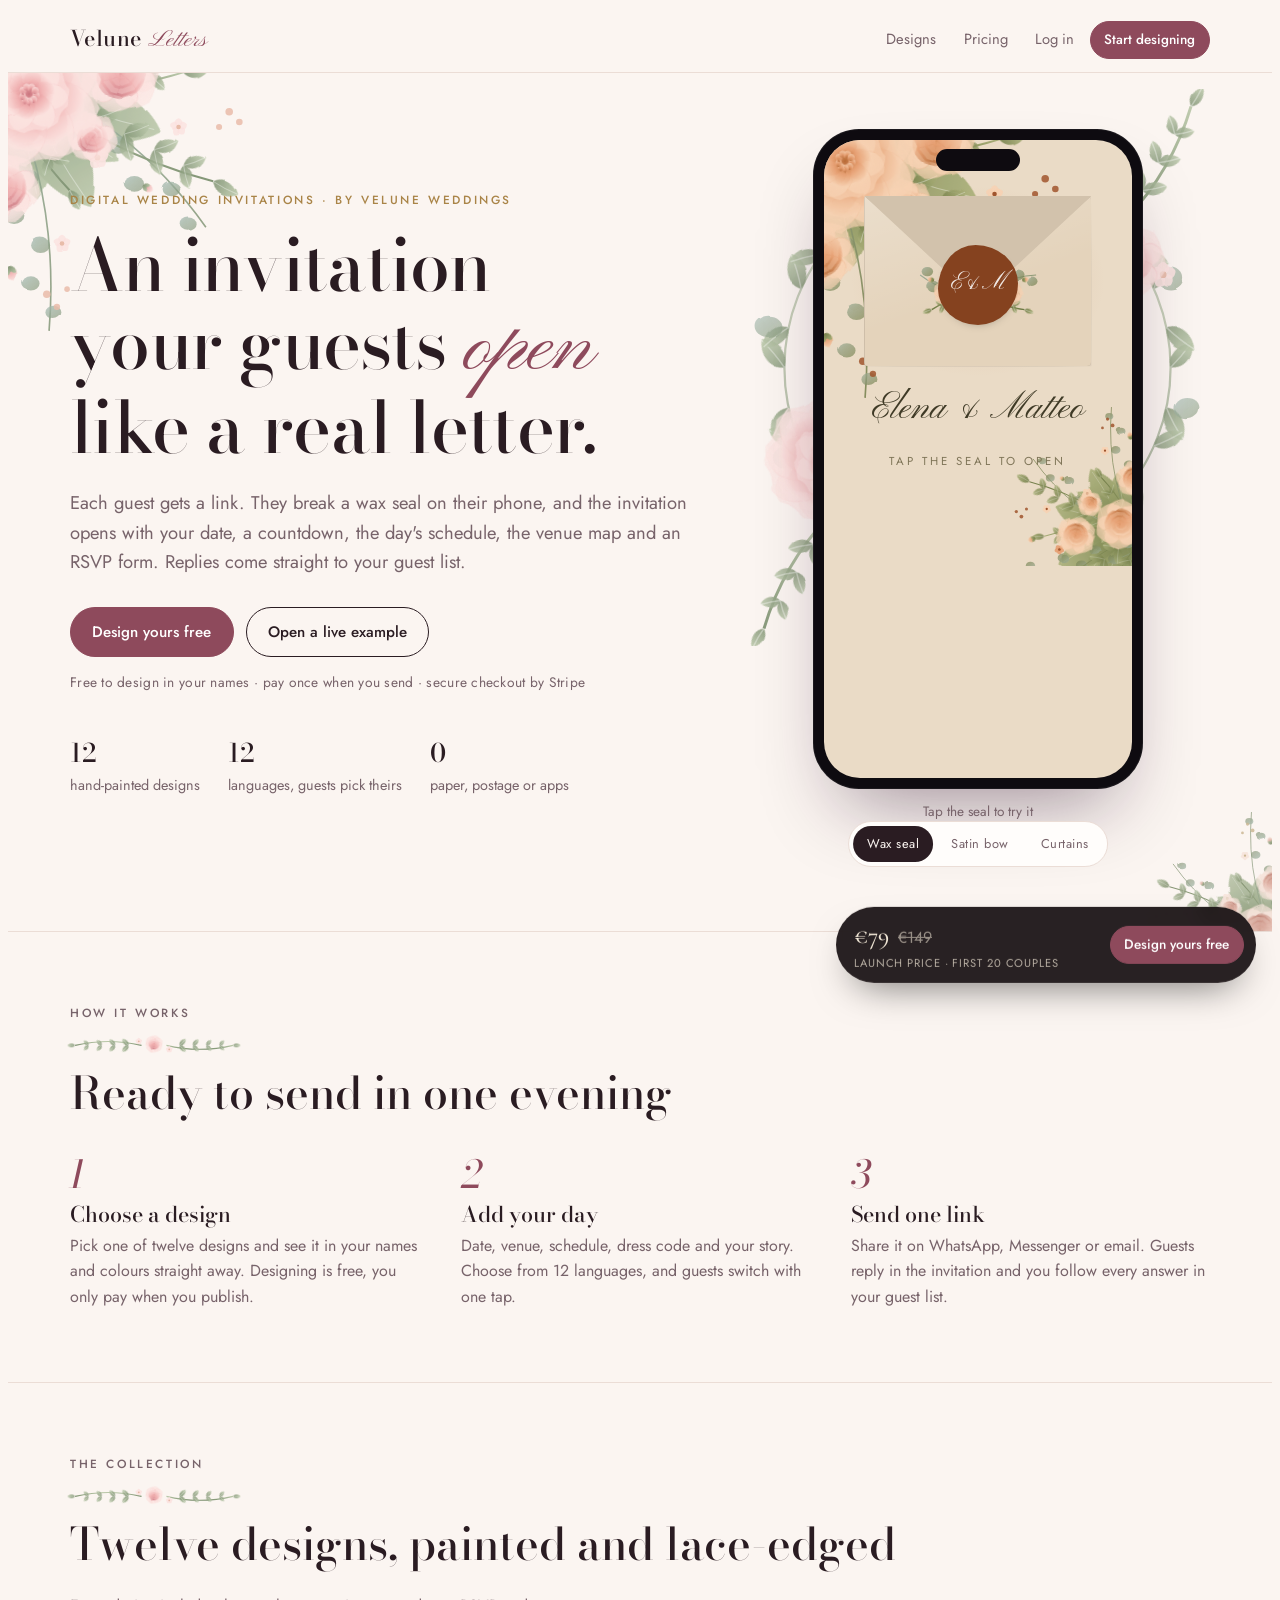
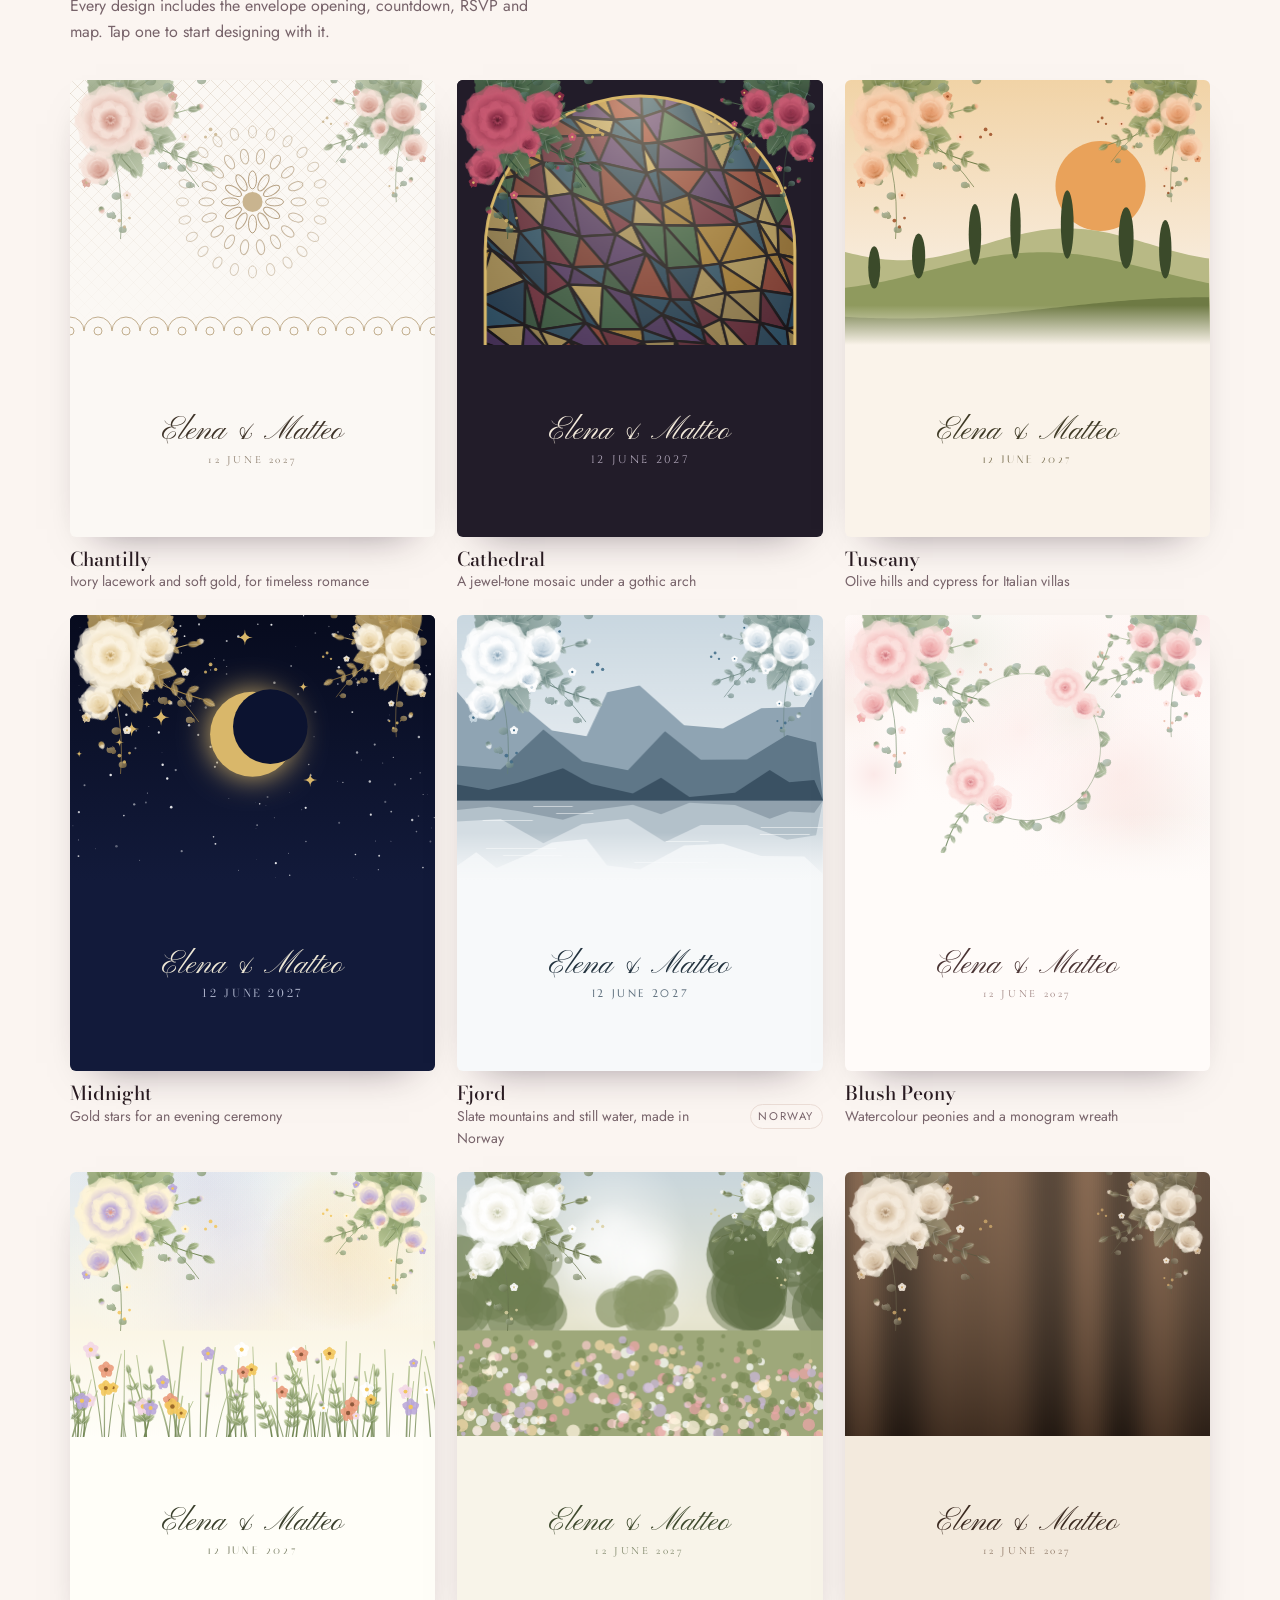
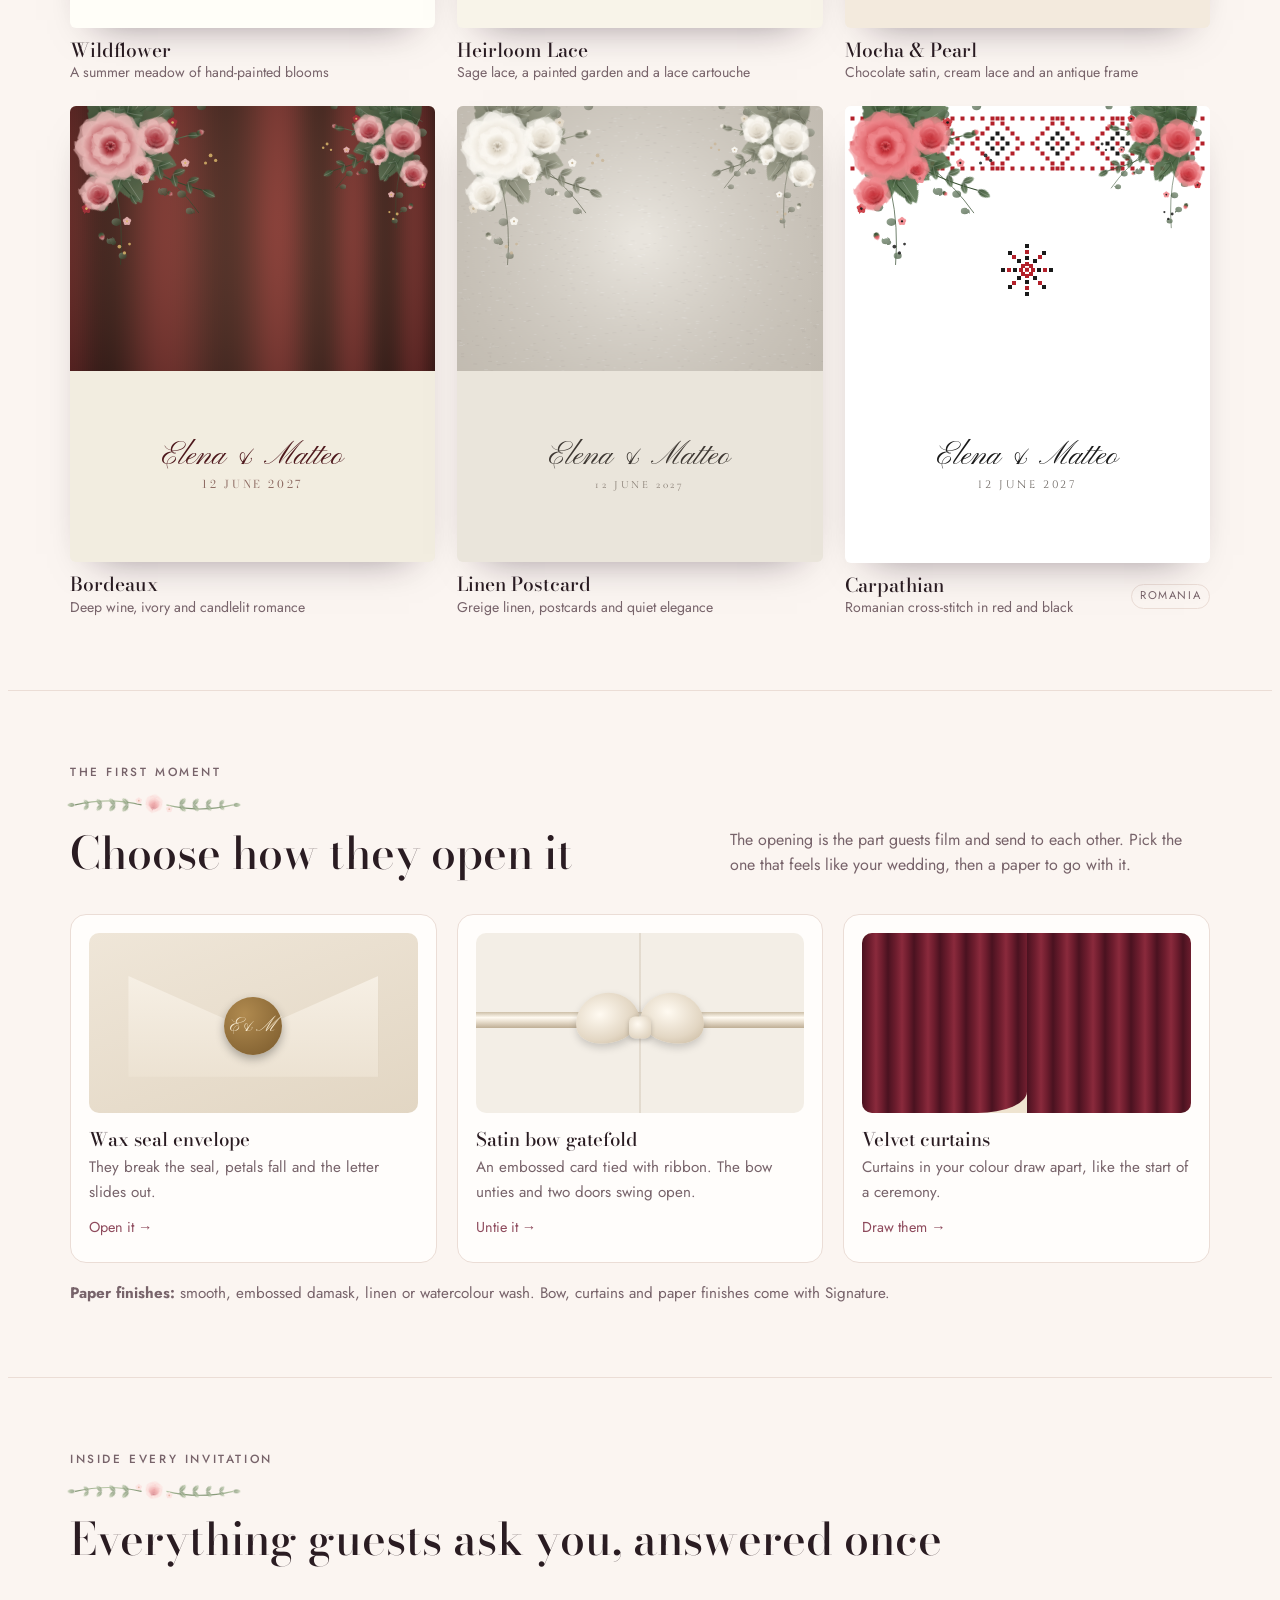
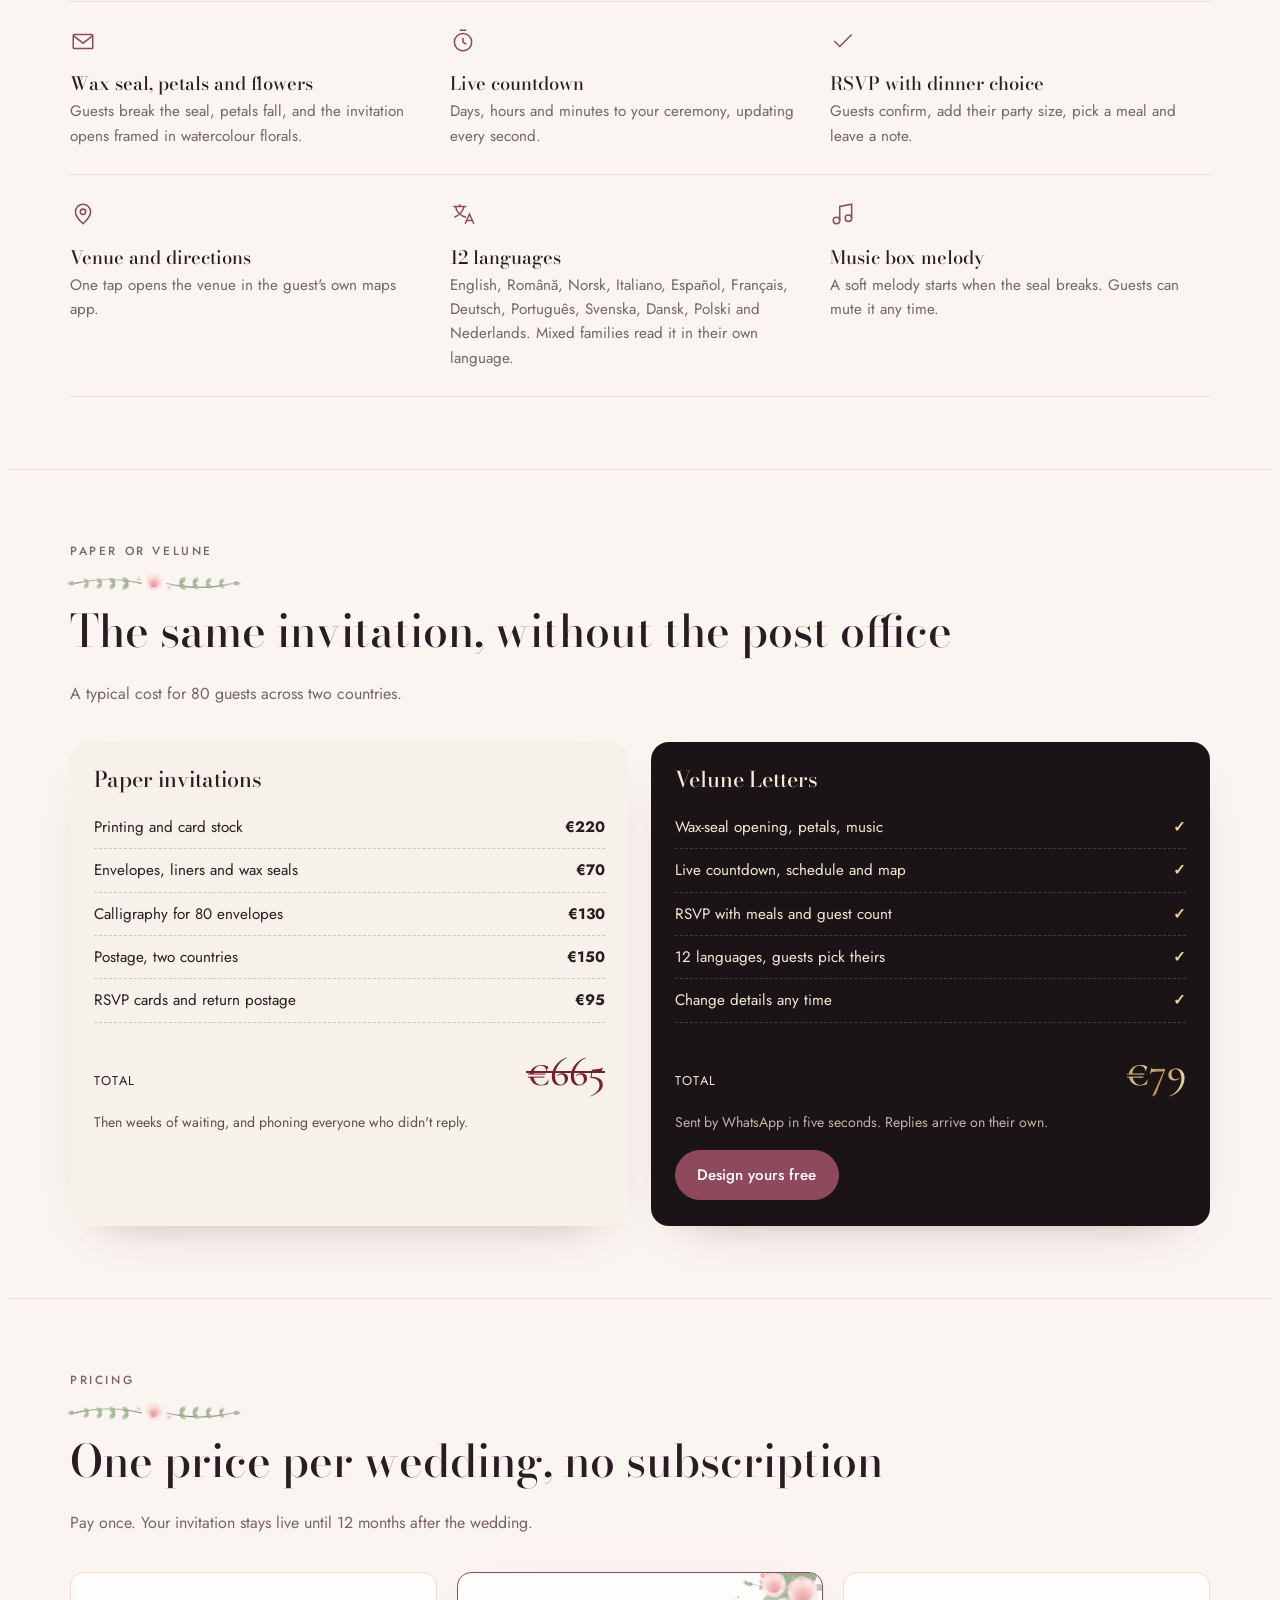
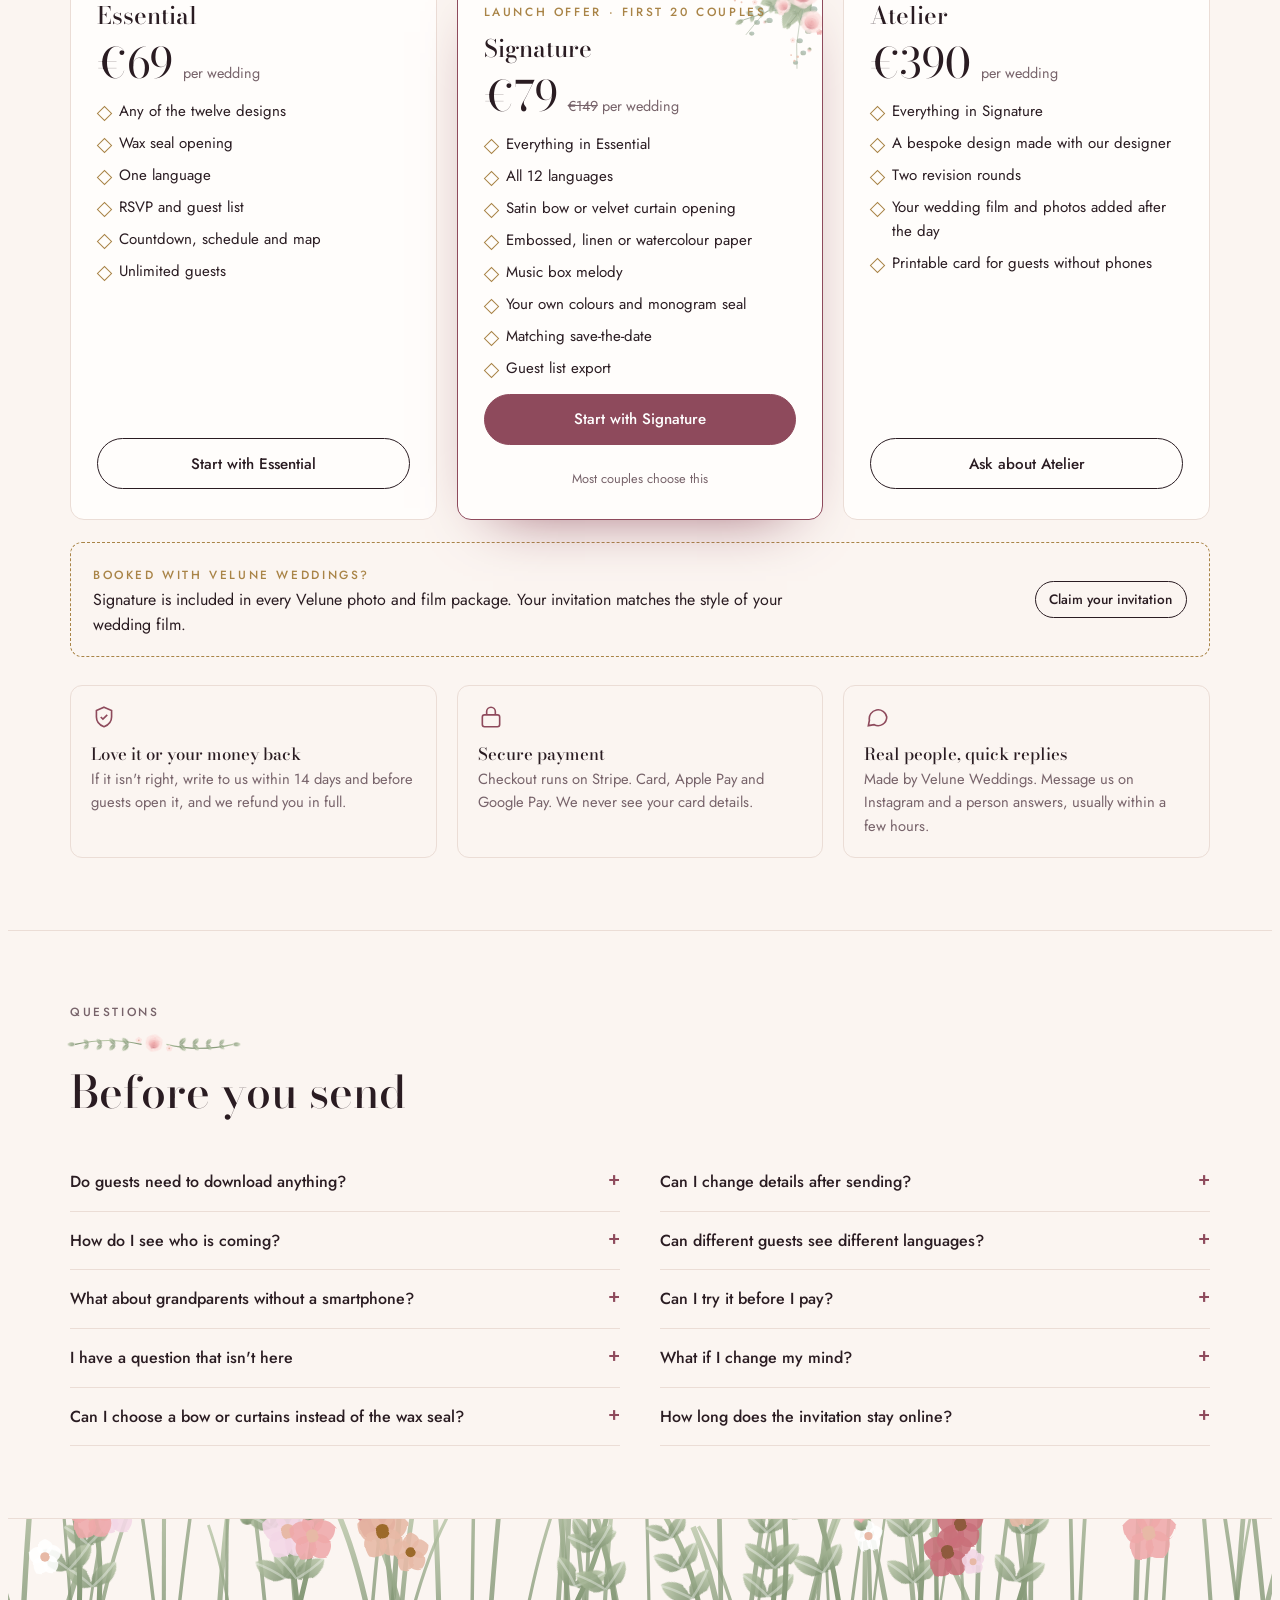
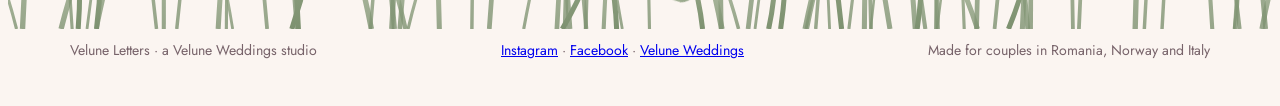
==== commit 635d36a8: "Hero opening switcher, openings section, guarantee and trust, Signature perks, SEO schema" ====
--- a/index.html
+++ b/index.html
@@ -3,8 +3,10 @@
 <head>
 <meta charset="utf-8">
 <meta name="viewport" content="width=device-width,initial-scale=1,viewport-fit=cover">
-<title>Velune Letters · Digital wedding invitations</title>
-<meta name="description" content="Digital wedding invitations your guests open like a real letter. Wax-seal opening, RSVP, countdown, maps and personal guest links. Available in 12 languages.">
+<title>Digital Wedding Invitations that Open Like a Letter · Velune Letters</title>
+<link rel="canonical" href="https://lidjoakim-hash.github.io/velune-letters/">
+<meta name="theme-color" content="#f7f2ea">
+<meta name="description" content="Digital wedding invitations guests open like a real letter: wax seal, satin bow or velvet curtains. RSVP, countdown, map and 12 languages. Design free, pay once from €69.">
 <meta property="og:title" content="Velune Letters">
 <meta property="og:description" content="Wedding invitations your guests open like a real letter.">
 <meta property="og:image" content="https://lidjoakim-hash.github.io/velune-letters/assets/og-velune-letters.jpg">
@@ -12,7 +14,9 @@
 <meta property="og:image:height" content="630">
 <meta property="og:type" content="website">
 <meta name="twitter:card" content="summary_large_image">
+<script type="application/ld+json">{"@context": "https://schema.org", "@graph": [{"@type": "Product", "name": "Velune Letters digital wedding invitation", "brand": {"@type": "Brand", "name": "Velune Letters"}, "description": "Digital wedding invitation guests open like a real letter, with RSVP, countdown, map and 12 languages.", "image": "https://lidjoakim-hash.github.io/velune-letters/assets/og-velune-letters.jpg", "offers": [{"@type": "Offer", "name": "Essential", "price": "69", "priceCurrency": "EUR", "availability": "https://schema.org/InStock", "url": "https://lidjoakim-hash.github.io/velune-letters/#pricing"}, {"@type": "Offer", "name": "Signature", "price": "79", "priceCurrency": "EUR", "availability": "https://schema.org/InStock", "url": "https://lidjoakim-hash.github.io/velune-letters/#pricing"}, {"@type": "Offer", "name": "Atelier", "price": "390", "priceCurrency": "EUR", "availability": "https://schema.org/InStock", "url": "https://lidjoakim-hash.github.io/velune-letters/#pricing"}]}, {"@type": "FAQPage", "mainEntity": [{"@type": "Question", "name": "Do guests need to download anything?", "acceptedAnswer": {"@type": "Answer", "text": "No. The link opens in any phone or computer browser."}}, {"@type": "Question", "name": "Can I change details after sending?", "acceptedAnswer": {"@type": "Answer", "text": "Yes. Changes appear for every guest straight away, so a new start time never needs a second invitation."}}, {"@type": "Question", "name": "How do I see who is coming?", "acceptedAnswer": {"@type": "Answer", "text": "Every reply lands in your guest list with party size, dinner choice and notes. You can export it for the venue."}}, {"@type": "Question", "name": "Can different guests see different languages?", "acceptedAnswer": {"@type": "Answer", "text": "With Signature, guests switch between English, Română, Norsk, Italiano, Español, Français, Deutsch, Português, Svenska, Dansk, Polski and Nederlands inside the invitation. Their phone's language opens first."}}, {"@type": "Question", "name": "What about grandparents without a smartphone?", "acceptedAnswer": {"@type": "Answer", "text": "Atelier includes a printable card in the same design, with a QR code to the invitation."}}, {"@type": "Question", "name": "Can I try it before I pay?", "acceptedAnswer": {"@type": "Answer", "text": "Yes. Design the whole invitation in your names for free and preview it on your phone. You only pay when you publish and send it to guests."}}, {"@type": "Question", "name": "I have a question that isn't here", "acceptedAnswer": {"@type": "Answer", "text": "Send us a message on Instagram at @lettersbyvelune. We usually reply within a few hours."}}, {"@type": "Question", "name": "What if I change my mind?", "acceptedAnswer": {"@type": "Answer", "text": "Write to us within 14 days of paying, before guests have opened the invitation, and we refund you in full."}}, {"@type": "Question", "name": "Can I choose a bow or curtains instead of the wax seal?", "acceptedAnswer": {"@type": "Answer", "text": "Yes. With Signature you choose the opening (wax seal, satin bow gatefold or velvet curtains) and a paper finish (smooth, embossed damask, linen or watercolour) separately from the design."}}, {"@type": "Question", "name": "How long does the invitation stay online?", "acceptedAnswer": {"@type": "Answer", "text": "Until 12 months after your wedding. After the day, it can become a thank-you page."}}]}]}</script>
 <link rel="preconnect" href="https://fonts.googleapis.com"><link rel="preconnect" href="https://fonts.gstatic.com" crossorigin><link rel="stylesheet" href="https://fonts.googleapis.com/css2?family=Bodoni+Moda:ital,opsz,wght@0,6..96,400..700;1,6..96,400..700&family=Jost:wght@300;400;500;600&family=Pinyon+Script&family=Cormorant+Garamond:ital,wght@0,400;0,500;1,400&family=Cinzel:wght@400;600&family=Italiana&family=Marcellus&display=swap">
+<link rel="modulepreload" href="assets/invite.js"><link rel="modulepreload" href="assets/themes.js">
 <link rel="stylesheet" href="assets/site.css">
 <link rel="stylesheet" href="assets/invite.css">
 </head>
@@ -40,7 +44,7 @@
           <a class="btn primary" href="studio.html">Design yours free</a>
           <a class="btn" href="i/?demo" target="_blank" rel="noopener">Open a live example</a>
         </div>
-        <p class="free-note">Free to design in your names · pay once when you send</p>
+        <p class="free-note">Free to design in your names · pay once when you send · secure checkout by Stripe</p>
         <div class="proof">
           <div><b>12</b>hand-painted designs</div>
           <div><b>12</b>languages, guests pick theirs</div>
@@ -49,7 +53,8 @@
       </div>
       <div class="hero-phone"><div class="fl-halo" id="halo"></div>
         <div class="phone"><div class="screen"><div id="hero-invite"></div></div></div>
-        <p class="hint">Tap the seal to try it</p>
+        <p class="hint" id="hero-hint">Tap the seal to try it</p>
+        <div class="op-switch" role="group" aria-label="Choose an opening"><button aria-pressed="true" data-op="seal">Wax seal</button><button aria-pressed="false" data-op="bow">Satin bow</button><button aria-pressed="false" data-op="curtain">Curtains</button></div>
       </div>
     </div>
   </section>
@@ -69,6 +74,18 @@
     <div class="wrap">
       <div class="head"><div><p class="eyebrow">The collection</p><h2>Twelve designs, painted and lace-edged</h2></div><p>Every design includes the envelope opening, countdown, RSVP and map. Tap one to start designing with it.</p></div>
       <div class="tgrid" id="tgrid"></div>
+    </div>
+  </section>
+
+  <section class="block" id="openings">
+    <div class="wrap">
+      <div class="head"><div><p class="eyebrow">The first moment</p><h2>Choose how they open it</h2></div><p>The opening is the part guests film and send to each other. Pick the one that feels like your wedding, then a paper to go with it.</p></div>
+      <div class="ops">
+        <a class="op" href="i/?demo&t=lace&o=seal" target="_blank" rel="noopener"><div class="op-art oa-seal"><span>E&amp;M</span></div><h3>Wax seal envelope</h3><p>They break the seal, petals fall and the letter slides out.</p><em>Open it →</em></a>
+        <a class="op" href="i/?demo&t=lace&o=bow&p=embossed" target="_blank" rel="noopener"><div class="op-art oa-bow"><i></i></div><h3>Satin bow gatefold</h3><p>An embossed card tied with ribbon. The bow unties and two doors swing open.</p><em>Untie it →</em></a>
+        <a class="op" href="i/?demo&t=bordeaux&o=curtain&p=linen" target="_blank" rel="noopener"><div class="op-art oa-curtain"><i></i><i></i></div><h3>Velvet curtains</h3><p>Curtains in your colour draw apart, like the start of a ceremony.</p><em>Draw them →</em></a>
+      </div>
+      <p class="papers"><b>Paper finishes:</b> smooth, embossed damask, linen or watercolour wash. Bow, curtains and paper finishes come with Signature.</p>
     </div>
   </section>
 
@@ -107,11 +124,11 @@
       <div class="head"><div><p class="eyebrow">Pricing</p><h2>One price per wedding, no subscription</h2></div><p>Pay once. Your invitation stays live until 12 months after the wedding.</p></div>
       <div class="prices">
         <div class="price"><h3>Essential</h3><div class="amt">€69 <small>per wedding</small></div>
-          <ul><li>Any of the twelve designs</li><li>One language</li><li>RSVP and guest list</li><li>Countdown, schedule and map</li><li>Unlimited guests</li></ul>
+          <ul><li>Any of the twelve designs</li><li>Wax seal opening</li><li>One language</li><li>RSVP and guest list</li><li>Countdown, schedule and map</li><li>Unlimited guests</li></ul>
           <a class="btn" href="studio.html?plan=essential">Start with Essential</a></div>
         <div class="price pop"><p class="eyebrow">Launch offer · first 20 couples</p><h3>Signature</h3><div class="amt">€79 <small><s>€149</s> per wedding</small></div>
-          <ul><li>Everything in Essential</li><li>All 12 languages</li><li>Music box melody</li><li>Your own colours and monogram seal</li><li>Matching save-the-date</li><li>Guest list export</li></ul>
-          <a class="btn primary" href="studio.html?plan=signature">Start with Signature</a></div>
+          <ul><li>Everything in Essential</li><li>All 12 languages</li><li>Satin bow or velvet curtain opening</li><li>Embossed, linen or watercolour paper</li><li>Music box melody</li><li>Your own colours and monogram seal</li><li>Matching save-the-date</li><li>Guest list export</li></ul>
+          <a class="btn primary" href="studio.html?plan=signature">Start with Signature</a><p class="pnote">Most couples choose this</p></div>
         <div class="price"><h3>Atelier</h3><div class="amt">€390 <small>per wedding</small></div>
           <ul><li>Everything in Signature</li><li>A bespoke design made with our designer</li><li>Two revision rounds</li><li>Your wedding film and photos added after the day</li><li>Printable card for guests without phones</li></ul>
           <a class="btn" href="studio.html?plan=atelier">Ask about Atelier</a></div>
@@ -119,6 +136,11 @@
       <div class="velune-note">
         <p><span class="eyebrow">Booked with Velune Weddings?</span><br>Signature is included in every Velune photo and film package. Your invitation matches the style of your wedding film.</p>
         <a class="btn small" href="studio.html?plan=signature">Claim your invitation</a>
+      </div>
+      <div class="trust">
+        <div><svg viewBox="0 0 24 24"><path d="M12 3l7 3v6c0 4.5-3 7.5-7 9-4-1.5-7-4.5-7-9V6z"/><path d="M9 12l2 2 4-4"/></svg><h3>Love it or your money back</h3><p>If it isn't right, write to us within 14 days and before guests open it, and we refund you in full.</p></div>
+        <div><svg viewBox="0 0 24 24"><rect x="4" y="10" width="16" height="11" rx="2"/><path d="M8 10V7a4 4 0 018 0v3"/></svg><h3>Secure payment</h3><p>Checkout runs on Stripe. Card, Apple Pay and Google Pay. We never see your card details.</p></div>
+        <div><svg viewBox="0 0 24 24"><path d="M21 12a8 8 0 01-11.6 7.1L4 20l1-5A8 8 0 1121 12z"/></svg><h3>Real people, quick replies</h3><p>Made by Velune Weddings. Message us on Instagram and a person answers, usually within a few hours.</p></div>
       </div>
     </div>
   </section>
@@ -134,6 +156,8 @@
         <details><summary>What about grandparents without a smartphone?</summary><p>Atelier includes a printable card in the same design, with a QR code to the invitation.</p></details>
         <details><summary>Can I try it before I pay?</summary><p>Yes. Design the whole invitation in your names for free and preview it on your phone. You only pay when you publish and send it to guests.</p></details>
         <details><summary>I have a question that isn't here</summary><p>Send us a message on Instagram at <a href="https://www.instagram.com/lettersbyvelune/" target="_blank" rel="noopener">@lettersbyvelune</a>. We usually reply within a few hours.</p></details>
+        <details><summary>What if I change my mind?</summary><p>Write to us within 14 days of paying, before guests have opened the invitation, and we refund you in full.</p></details>
+        <details><summary>Can I choose a bow or curtains instead of the wax seal?</summary><p>Yes. With Signature you choose the opening (wax seal, satin bow gatefold or velvet curtains) and a paper finish (smooth, embossed damask, linen or watercolour) separately from the design.</p></details>
         <details><summary>How long does the invitation stay online?</summary><p>Until 12 months after your wedding. After the day, it can become a thank-you page.</p></details>
       </div>
     </div>
@@ -155,6 +179,13 @@
 const hero = document.getElementById("hero-invite");
 const heroOpts = { plan: null, onRsvp: async () => {}, onLang: (l) => { data.lang = l; renderInvite(hero, data, Object.assign(heroOpts, { keepOpen: true })); } };
 renderInvite(hero, data, heroOpts);
+const hint = document.getElementById("hero-hint"), HINT = { seal: "Tap the seal to try it", bow: "Tap the bow to untie it", curtain: "Tap to draw the curtains" };
+document.querySelectorAll("[data-op]").forEach((b) => b.onclick = () => {
+  Music.stop(); data.opening = b.dataset.op; data.paper = { seal: "smooth", bow: "embossed", curtain: "linen" }[data.opening];
+  data.theme = data.opening === "curtain" ? "bordeaux" : DEFAULT_DATA.theme;
+  document.querySelectorAll("[data-op]").forEach((x) => x.setAttribute("aria-pressed", String(x === b)));
+  hint.textContent = HINT[data.opening]; hero.className = ""; renderInvite(hero, data, heroOpts);
+});
 const grid = document.getElementById("tgrid");
 grid.innerHTML = Object.entries(THEMES).map(([id, th]) => `
   <div class="tcard">
--- a/assets/site.css
+++ b/assets/site.css
@@ -305,3 +305,35 @@
 .sticky-cta s{opacity:.55;margin-left:4px}
 .sticky-cta small{display:block;font-size:.7rem;letter-spacing:.08em;opacity:.7;text-transform:uppercase}
 @media(min-width:900px){.sticky-cta{left:auto;right:24px;bottom:24px;width:420px}}
+/* opening switcher, openings section, trust */
+.op-switch{position:absolute;bottom:-78px;left:50%;transform:translateX(-50%);display:flex;gap:4px;padding:4px;border:1px solid var(--line);border-radius:999px;background:var(--surface);white-space:nowrap;z-index:2}
+.op-switch button{border:0;background:none;font:inherit;font-size:.8rem;letter-spacing:.04em;padding:8px 14px;border-radius:999px;cursor:pointer;color:var(--muted)}
+.op-switch button[aria-pressed=true]{background:var(--fg);color:var(--bg)}
+.hero-phone{margin-bottom:70px}
+.ops{display:grid;grid-template-columns:repeat(3,1fr);gap:20px}
+@media(max-width:820px){.ops{grid-template-columns:1fr}}
+.op{display:block;text-decoration:none;color:inherit;border:1px solid var(--line);border-radius:16px;padding:18px 18px 22px;transition:transform .3s,box-shadow .3s;background:var(--surface)}
+.op:hover{transform:translateY(-3px);box-shadow:0 24px 50px -34px rgba(60,40,20,.5)}
+.op h3{margin:16px 0 6px}.op p{margin:0 0 10px;color:var(--muted);font-size:.95rem}.op em{font-style:normal;color:var(--accent);font-size:.9rem}
+.op-art{height:180px;border-radius:10px;position:relative;overflow:hidden}
+.op-art.oa-seal{background:linear-gradient(160deg,#efe6d8,#e2d6c3)}
+.op-art.oa-seal::before{content:"";position:absolute;left:12%;right:12%;top:24%;height:56%;background:linear-gradient(#f6efe4,#ece2d2);box-shadow:0 10px 20px -10px rgba(0,0,0,.3);clip-path:polygon(0 0,50% 55%,100% 0,100% 100%,0 100%)}
+.op-art.oa-seal span{position:absolute;left:50%;top:52%;transform:translate(-50%,-50%);width:58px;height:58px;border-radius:50%;background:radial-gradient(circle at 35% 30%,#b08a4f,#7a5a2c);color:#f7ead0;font-family:"Pinyon Script",cursive;font-size:1.3rem;display:grid;place-items:center;box-shadow:0 4px 10px rgba(0,0,0,.3)}
+.op-art.oa-bow{background:linear-gradient(90deg,#f3eee6 49.6%,#d9cfc0 50%,#f3eee6 50.4%)}
+.op-art.oa-bow::before{content:"";position:absolute;left:0;right:0;top:44%;height:16px;background:linear-gradient(#cdbfa8,#fffaf1 35%,#e9dfcf 60%,#bfae95)}
+.op-art.oa-bow i{position:absolute;left:50%;top:50%;transform:translate(-50%,-50%);width:130px;height:60px}
+.op-art.oa-bow i::before,.op-art.oa-bow i::after{content:"";position:absolute;top:0;width:64px;height:50px;background:radial-gradient(ellipse at 40% 40%,#fffaf1,#e3d7c4 60%,#c4b398);border-radius:50% 50% 50% 50%/60% 60% 40% 40%;box-shadow:0 4px 8px rgba(0,0,0,.18)}
+.op-art.oa-bow i::before{left:0;transform:rotate(-12deg)}.op-art.oa-bow i::after{right:0;transform:rotate(12deg)}
+.op-art.oa-curtain{background:#efe4d0}
+.op-art.oa-curtain i{position:absolute;top:0;bottom:0;width:50%;background:repeating-linear-gradient(90deg,#4a1220 0,#6e1d2e 8px,#8a2a3c 14px,#6e1d2e 20px,#4a1220 26px)}
+.op-art.oa-curtain i:first-child{left:0;border-radius:0 0 30% 0/0 0 12% 0}.op-art.oa-curtain i:last-child{right:0;border-radius:0 0 0 30%/0 0 12% 0}
+.papers{margin-top:18px;color:var(--muted);font-size:.95rem}
+.pnote{margin:10px 0 0;text-align:center;font-size:.8rem;color:var(--muted)}
+.trust{display:grid;grid-template-columns:repeat(3,1fr);gap:20px;margin-top:28px}
+@media(max-width:820px){.trust{grid-template-columns:1fr}}
+.trust>div{padding:18px 20px;border:1px solid var(--line);border-radius:12px}
+.trust svg{width:26px;height:26px;fill:none;stroke:var(--accent);stroke-width:1.5}
+.trust h3{margin:8px 0 4px;font-size:1.05rem}.trust p{margin:0;color:var(--muted);font-size:.92rem}
+
+.screen .inv.has-gate .stage{position:absolute;inset:0;min-height:0}
+.op-art.oa-bow::after{content:"";position:absolute;left:50%;top:50%;width:22px;height:22px;transform:translate(-50%,-30%);border-radius:6px;background:radial-gradient(circle at 40% 35%,#fffaf1,#d8cab4);box-shadow:0 2px 5px rgba(0,0,0,.2);z-index:2}
--- a/assets/invite.css
+++ b/assets/invite.css
@@ -322,3 +322,73 @@
 .sheet.std .std-k{font-size:.9rem;letter-spacing:.42em;margin-bottom:14px}
 .sheet.std .couple{margin-block:6px 14px}
 .sheet.std .std-follow{font-style:italic;color:var(--i-muted);margin:6px 0 22px;text-align:center}
+
+/* ===== alternative openings: gatefold with satin bow, velvet curtains ===== */
+.inv.has-gate .stage>:not(.gate){visibility:hidden}
+.inv.has-gate .stage{padding:0}
+.gate,.inv .stage>.gate{position:absolute;inset:0;z-index:5;cursor:pointer;overflow:hidden;-webkit-tap-highlight-color:transparent;
+  --g-satin:color-mix(in srgb,var(--i-accent) 18%,#f3ece2);--g-satin-hi:#fffdf8;--g-satin-lo:color-mix(in srgb,var(--i-accent) 40%,#bfb09b);
+  --g-vel:color-mix(in srgb,var(--i-seal) 85%,#000);--g-vel-hi:color-mix(in srgb,var(--i-seal) 80%,#fff 8%);--g-vel-lo:color-mix(in srgb,var(--i-seal) 45%,#000)}
+.gate .g-label{position:absolute;left:0;right:0;bottom:9%;text-align:center;z-index:6;transition:opacity .5s}
+.gate .g-names{font-family:"Pinyon Script",cursive;font-size:2.1rem;line-height:1.1;color:var(--i-ink);margin:0}
+.gate .g-tap{margin:10px 0 0;font-size:.68rem;letter-spacing:.32em;text-transform:uppercase;color:var(--i-muted);animation:pulse 2.4s ease-in-out infinite}
+/* gatefold */
+.g-gatefold{perspective:1600px;background:color-mix(in srgb,var(--i-paper) 70%,#000 6%)}
+.g-door{position:absolute;top:0;bottom:0;width:50.2%;
+  background:var(--art) 50% 44%/82% auto no-repeat,var(--tex) 0 0/360px,var(--i-paper);background-blend-mode:normal,multiply,normal;
+  transition:transform 1.5s cubic-bezier(.55,0,.25,1) .95s,box-shadow 1.5s ease .95s;backface-visibility:hidden}
+.g-door.l{left:0;transform-origin:0 50%;box-shadow:inset -14px 0 22px -16px rgba(60,40,20,.45)}
+.g-door.r{right:0;transform-origin:100% 50%;box-shadow:inset 14px 0 22px -16px rgba(60,40,20,.45)}
+.g-door::after{content:"";position:absolute;inset:0;background:linear-gradient(90deg,rgba(255,255,255,.18),rgba(255,255,255,0) 40%,rgba(0,0,0,.04));pointer-events:none}
+.g-door.r::after{transform:scaleX(-1)}
+.g-band{position:absolute;left:0;right:0;top:calc(44% - 15px);height:30px;z-index:3;
+  background:linear-gradient(180deg,var(--g-satin-lo),var(--g-satin-hi) 30%,var(--g-satin) 55%,var(--g-satin-lo));
+  box-shadow:0 6px 12px -6px rgba(0,0,0,.35);clip-path:inset(0 0 0 0);transition:clip-path .7s cubic-bezier(.6,0,.3,1) .35s}
+.g-bow{position:absolute;left:50%;top:44%;width:min(270px,70%);transform:translate(-50%,-44%);z-index:4;overflow:visible}
+.g-bow g{transform-box:fill-box;transition:transform .55s cubic-bezier(.5,0,.3,1),opacity .45s ease}
+.g-bow .loop.l{transform-origin:100% 80%}.g-bow .loop.r{transform-origin:0 80%}
+.g-bow .tail.l{transform-origin:100% 0}.g-bow .tail.r{transform-origin:0 0}
+.g-bow .knot{transform-origin:50% 50%}
+.inv.gating .g-bow .loop.l{transform:rotate(-40deg) scale(.15);opacity:0}
+.inv.gating .g-bow .loop.r{transform:rotate(40deg) scale(.15);opacity:0}
+.inv.gating .g-bow .tail.l{transform:translate(-30px,90px) rotate(18deg);opacity:0;transition-delay:.15s}
+.inv.gating .g-bow .tail.r{transform:translate(30px,90px) rotate(-18deg);opacity:0;transition-delay:.15s}
+.inv.gating .g-bow .knot{transform:scale(0);opacity:0;transition-delay:.3s}
+.inv.gating .g-band{clip-path:inset(0 50% 0 50%)}
+.inv.gating .g-door.l{transform:rotateY(-104deg);box-shadow:inset -40px 0 50px -10px rgba(0,0,0,.35)}
+.inv.gating .g-door.r{transform:rotateY(104deg);box-shadow:inset 40px 0 50px -10px rgba(0,0,0,.35)}
+.inv.gating .gate .g-label{opacity:0}
+.inv.gating .g-gatefold{animation:fadeout .45s ease 2.15s forwards}
+/* curtains */
+.g-curtain{background:radial-gradient(ellipse at 50% 35%,color-mix(in srgb,var(--i-paper) 85%,#fff3d6),color-mix(in srgb,var(--i-paper) 70%,#000 12%))}
+.g-drape{position:absolute;top:0;bottom:0;width:53%;z-index:2;
+  background:linear-gradient(180deg,rgba(255,255,255,.07),rgba(0,0,0,0) 30%,rgba(0,0,0,.25)),
+    repeating-linear-gradient(90deg,var(--g-vel-lo) 0,var(--g-vel) 7px,var(--g-vel-hi) 15px,var(--g-vel) 23px,var(--g-vel-lo) 32px);
+  transition:transform 1.75s cubic-bezier(.65,0,.25,1) .2s,filter 1.75s ease .2s}
+.g-drape.l{left:0;border-radius:0 0 40% 0/0 0 6% 0;box-shadow:12px 0 30px -10px rgba(0,0,0,.5)}
+.g-drape.r{right:0;border-radius:0 0 0 40%/0 0 0 6%;box-shadow:-12px 0 30px -10px rgba(0,0,0,.5)}
+.g-drape .tie{position:absolute;top:58%;width:30px;height:10px;border-radius:6px;background:linear-gradient(180deg,#f3dc9e,#b8924f 60%,#8c6a33)}
+.g-drape.l .tie{left:12%}.g-drape.r .tie{right:12%}
+.g-drape .tie::after{content:"";position:absolute;left:9px;top:8px;width:12px;height:34px;border-radius:2px 2px 6px 6px;background:repeating-linear-gradient(90deg,#b8924f 0 2px,#f0d898 2px 3px);box-shadow:0 4px 6px rgba(0,0,0,.3)}
+.g-valance{position:absolute;left:-2%;right:-2%;top:0;height:74px;z-index:3;
+  background:linear-gradient(180deg,rgba(0,0,0,.25),rgba(0,0,0,0) 55%),repeating-linear-gradient(90deg,var(--g-vel-lo) 0,var(--g-vel) 10px,var(--g-vel-hi) 20px,var(--g-vel) 30px,var(--g-vel-lo) 40px);
+  -webkit-mask:radial-gradient(circle at 36px 0,#000 37px,transparent 38px) 0 4px/72px 74px repeat-x,linear-gradient(#000,#000) 0 0/100% 40px no-repeat;
+  mask:radial-gradient(circle at 36px 0,#000 37px,transparent 38px) 0 4px/72px 74px repeat-x,linear-gradient(#000,#000) 0 0/100% 40px no-repeat;
+  filter:drop-shadow(0 2px 0 #d8b46a);transition:transform 1.2s cubic-bezier(.6,0,.3,1) 1s}
+.g-curtain .g-label{bottom:auto;top:42%;z-index:1}
+.g-curtain .g-names{color:var(--i-ink)}
+.g-curtain .g-label{top:20%;z-index:5;pointer-events:none}.g-curtain .g-label .g-names{color:#f6e7c4;text-shadow:0 2px 8px rgba(0,0,0,.6)}.g-curtain .g-label .g-tap{display:none}.g-curtain::after{color:#f1dca6!important;text-shadow:0 1px 4px rgba(0,0,0,.6)}
+.inv.gating .g-drape.l{transform:translateX(-96%) scaleX(.55);filter:brightness(.85)}
+.inv.gating .g-drape.r{transform:translateX(96%) scaleX(.55);filter:brightness(.85)}
+.inv.gating .g-drape.l{transform-origin:0 50%}.inv.gating .g-drape.r{transform-origin:100% 50%}
+.inv.gating .g-valance{transform:translateY(-110%)}
+.inv.gating .g-curtain .g-label{opacity:0}
+.inv.gating .g-curtain{animation:fadeout .45s ease 1.85s forwards}
+.g-curtain::after{content:"";position:absolute;left:50%;bottom:10%;transform:translateX(-50%);z-index:4;font-size:.68rem;letter-spacing:.32em;text-transform:uppercase;color:#f4e7c7;opacity:.9;content:attr(aria-label);animation:pulse 2.4s ease-in-out infinite;white-space:nowrap}
+.inv.gating .g-curtain::after{opacity:0}
+/* paper finishes on the opened invitation */
+.inv[data-paper=embossed] .sheet{background-image:var(--damask);background-size:80px}
+.inv[data-paper=embossed] .vsheet{background-image:var(--damask),var(--tex);background-size:80px,360px}
+.inv[data-paper=linen] .sheet{background-image:url(tex/linen.jpg);background-size:300px;background-blend-mode:multiply}
+.inv[data-paper=linen] .vsheet{background-image:url(tex/linen.jpg);background-size:300px;background-blend-mode:multiply}
+.inv[data-paper=watercolour] .sheet,.inv[data-paper=watercolour] .vsheet{background-image:radial-gradient(ellipse 60% 22% at 18% 12%,color-mix(in srgb,var(--i-accent) 16%,transparent),transparent 70%),radial-gradient(ellipse 50% 18% at 85% 38%,color-mix(in srgb,var(--i-seal) 12%,transparent),transparent 70%),radial-gradient(ellipse 70% 20% at 30% 70%,color-mix(in srgb,var(--i-accent) 12%,transparent),transparent 70%),radial-gradient(ellipse 55% 16% at 80% 92%,color-mix(in srgb,var(--i-seal) 10%,transparent),transparent 70%)}
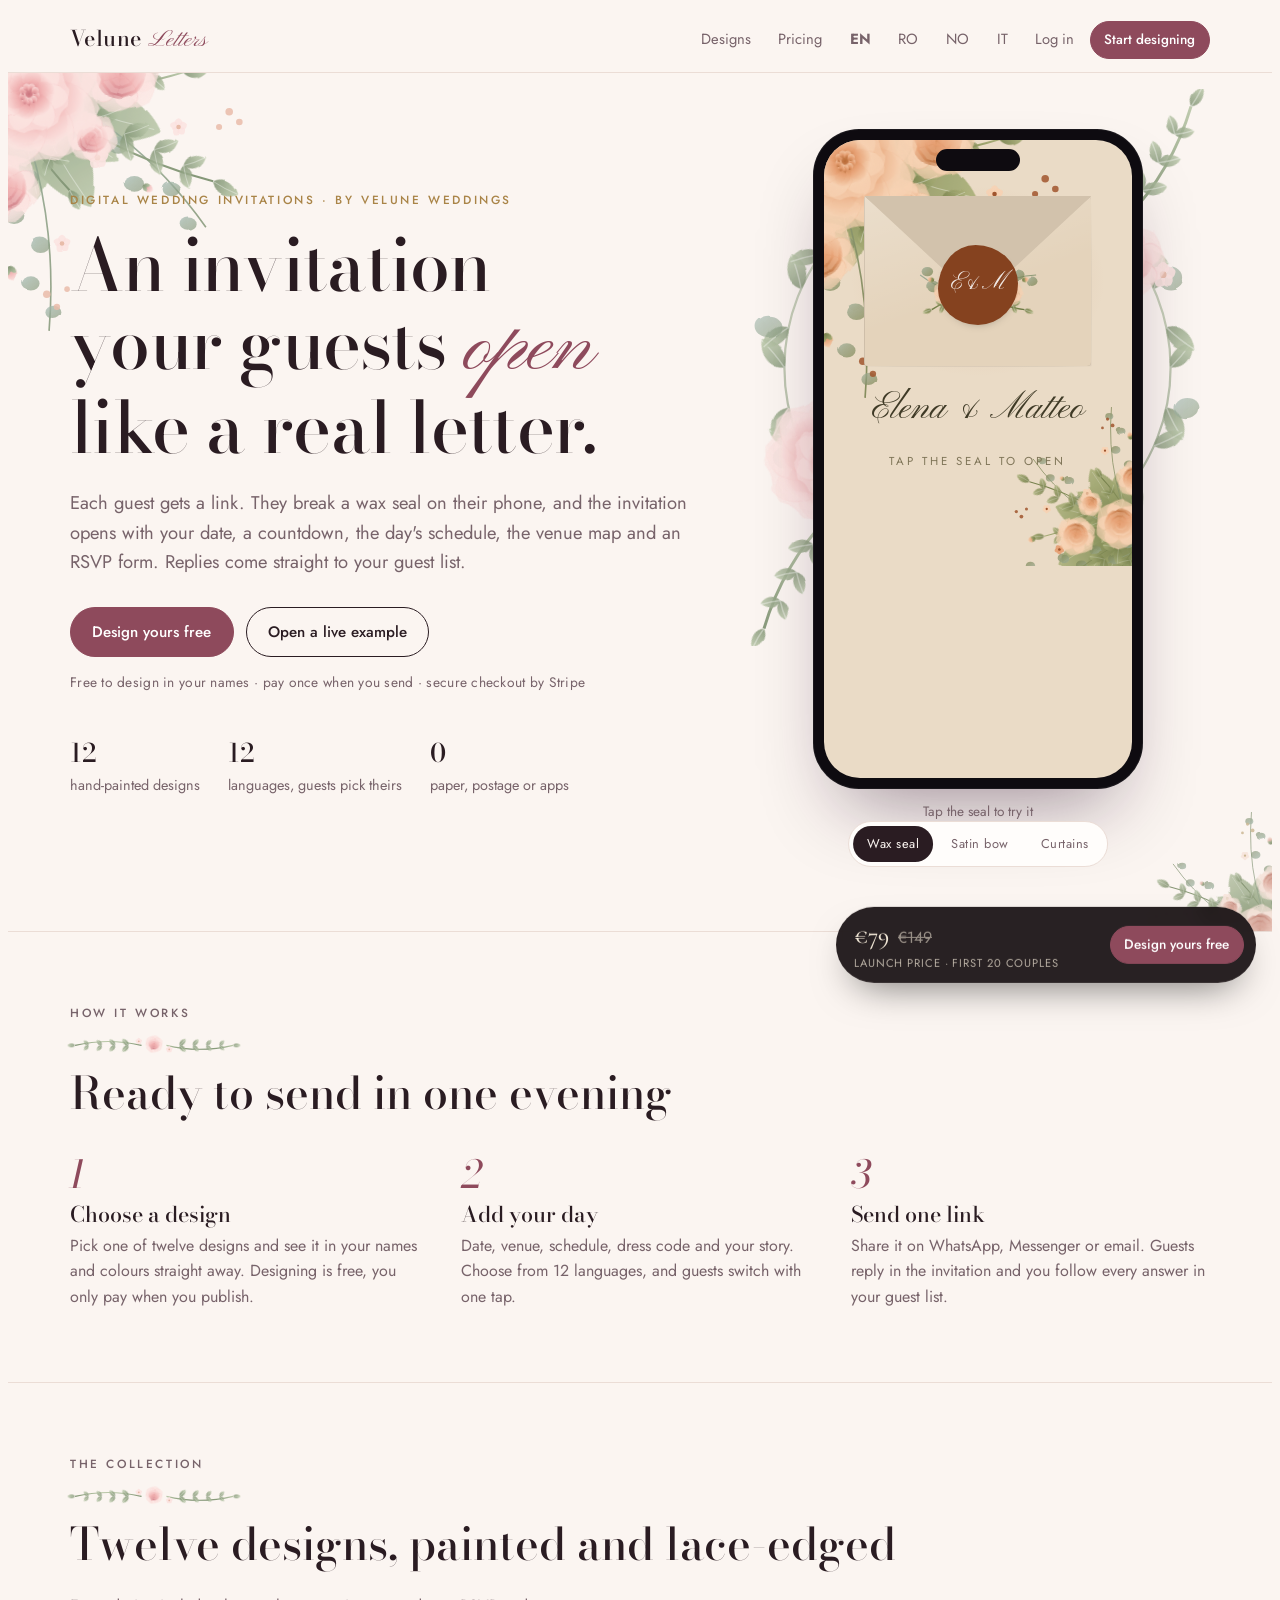
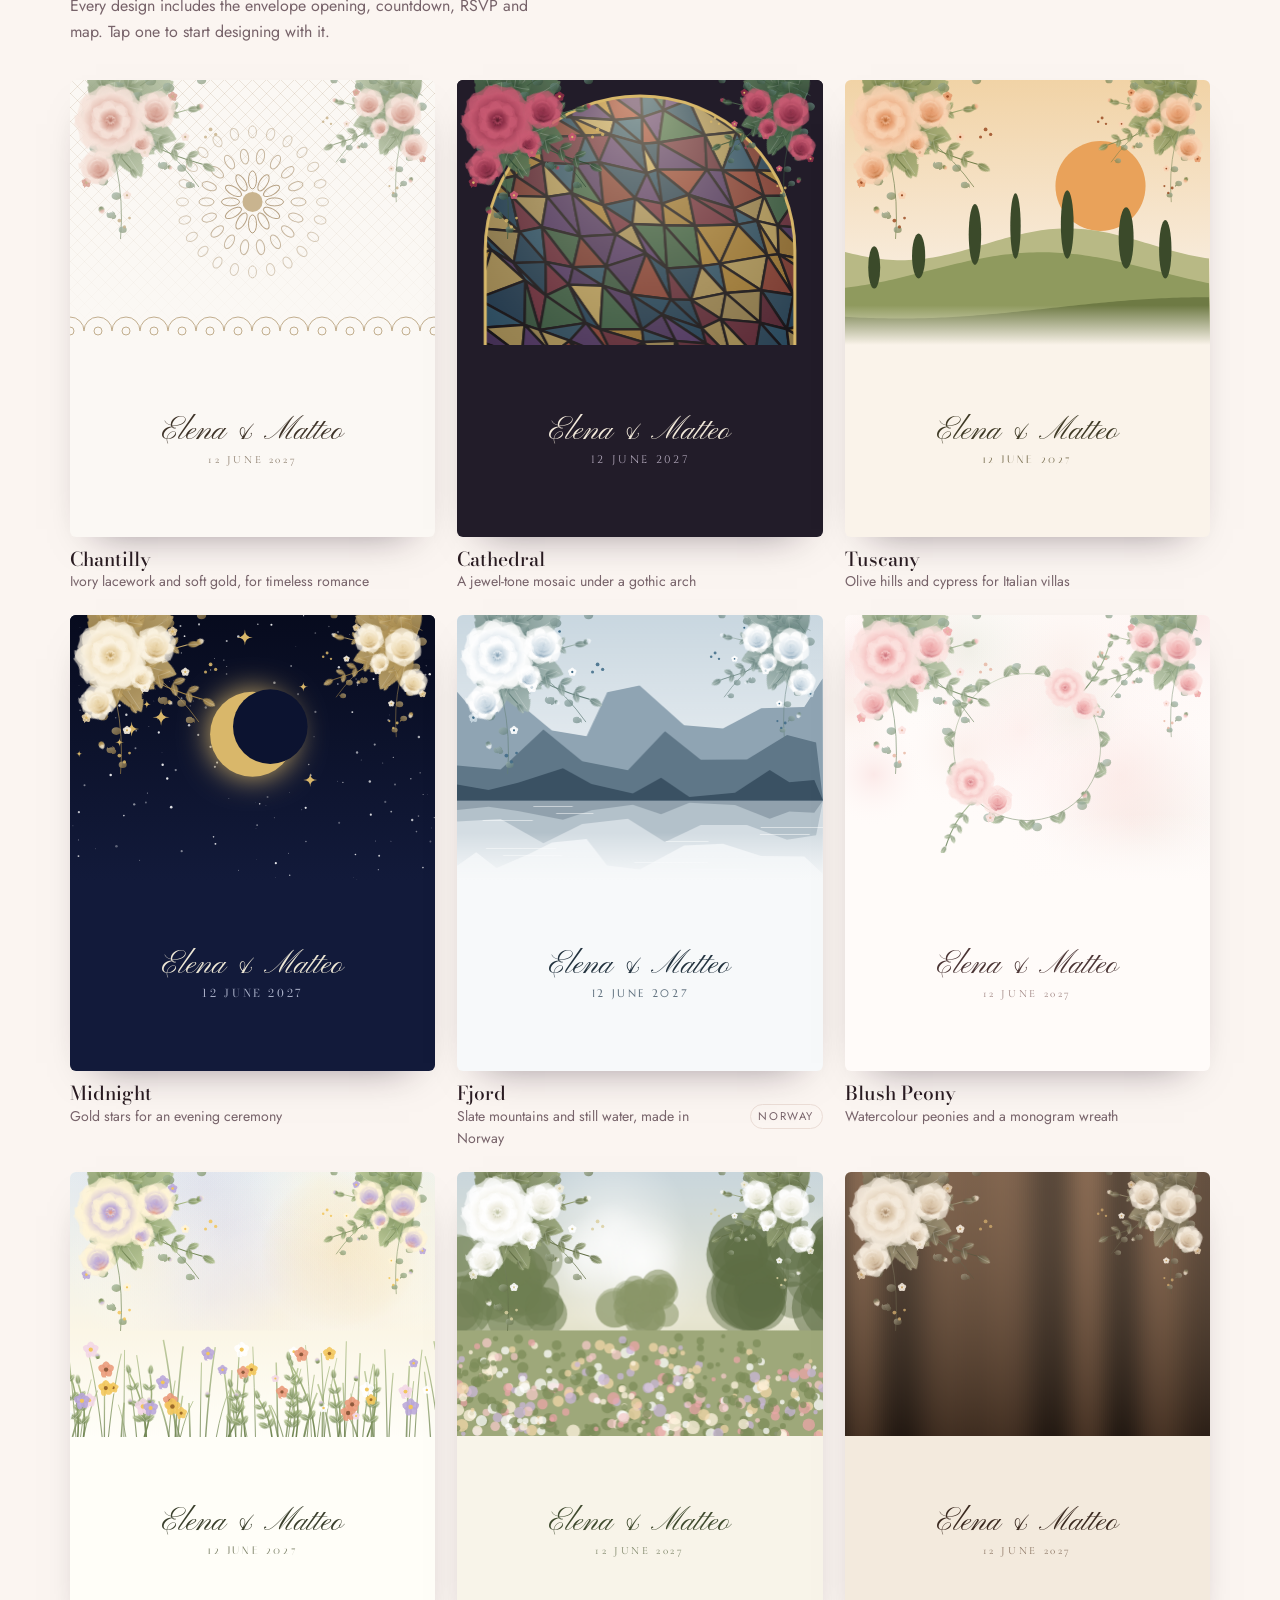
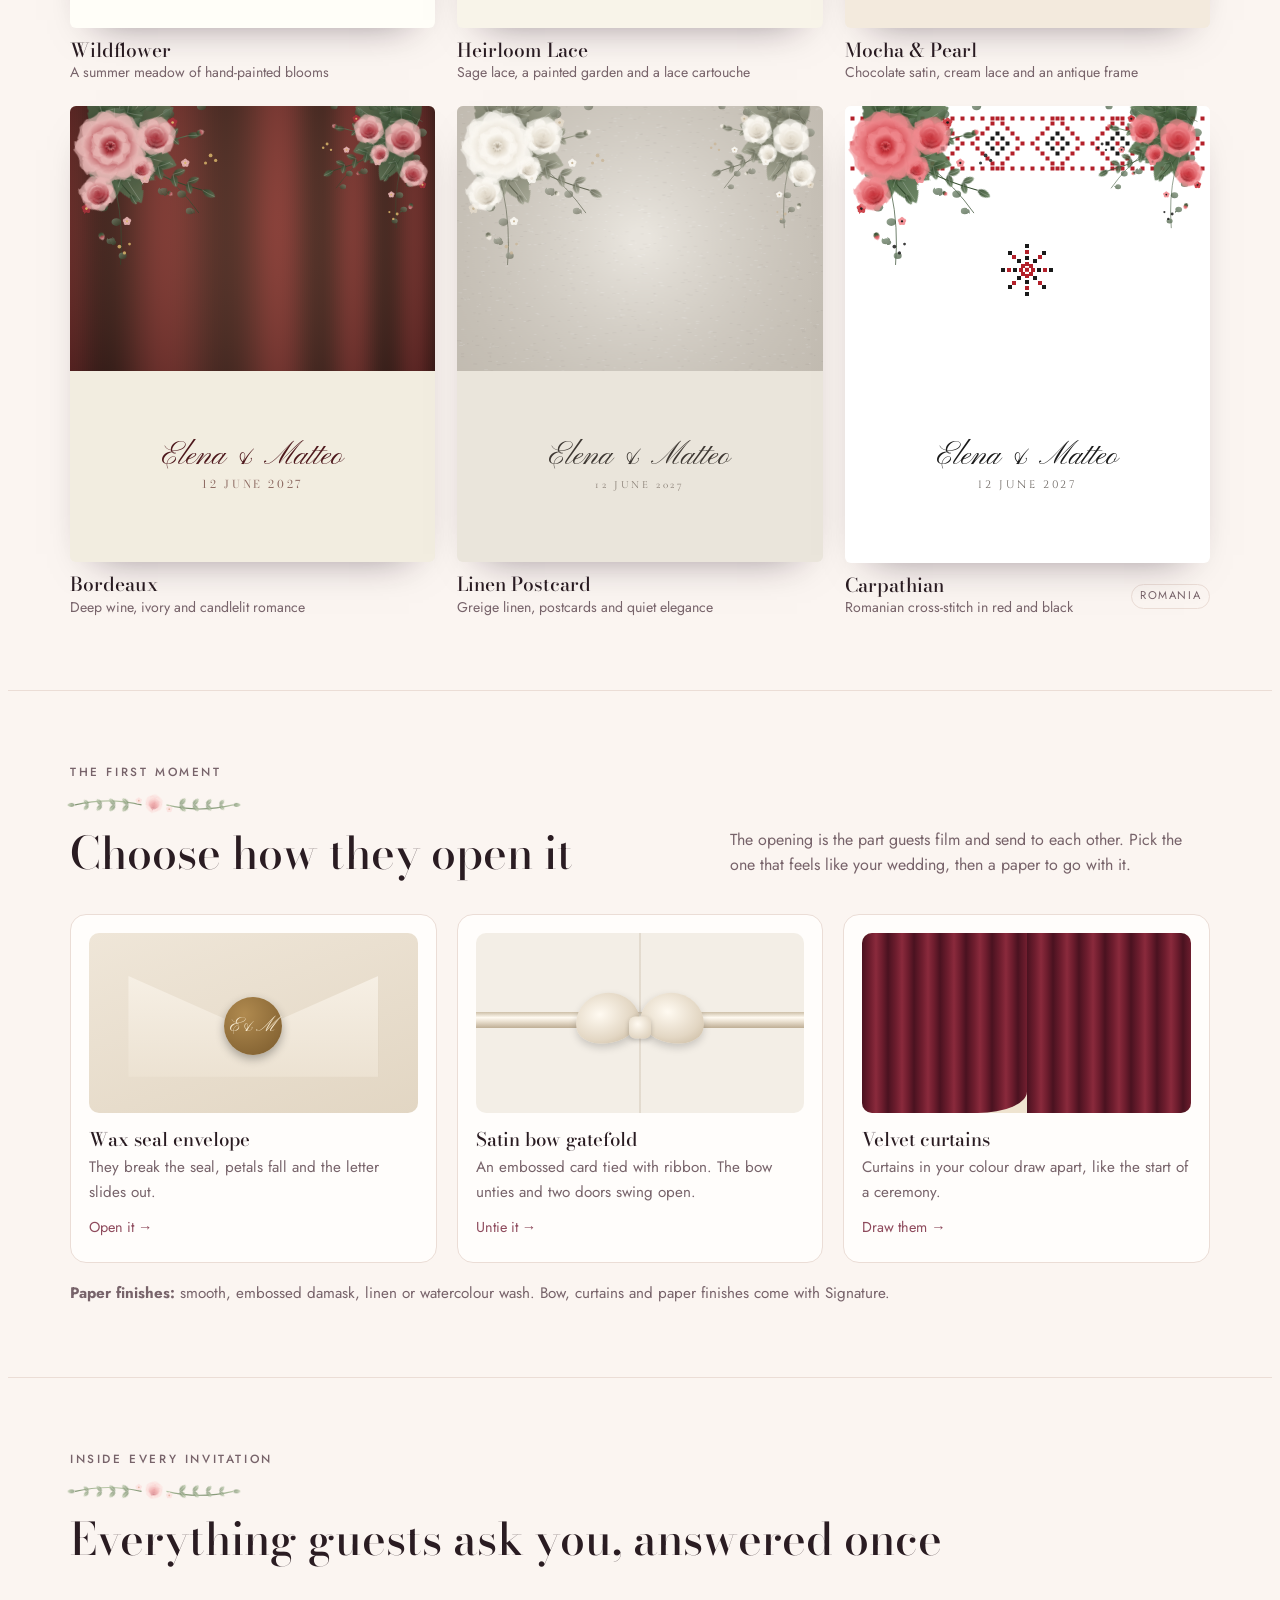
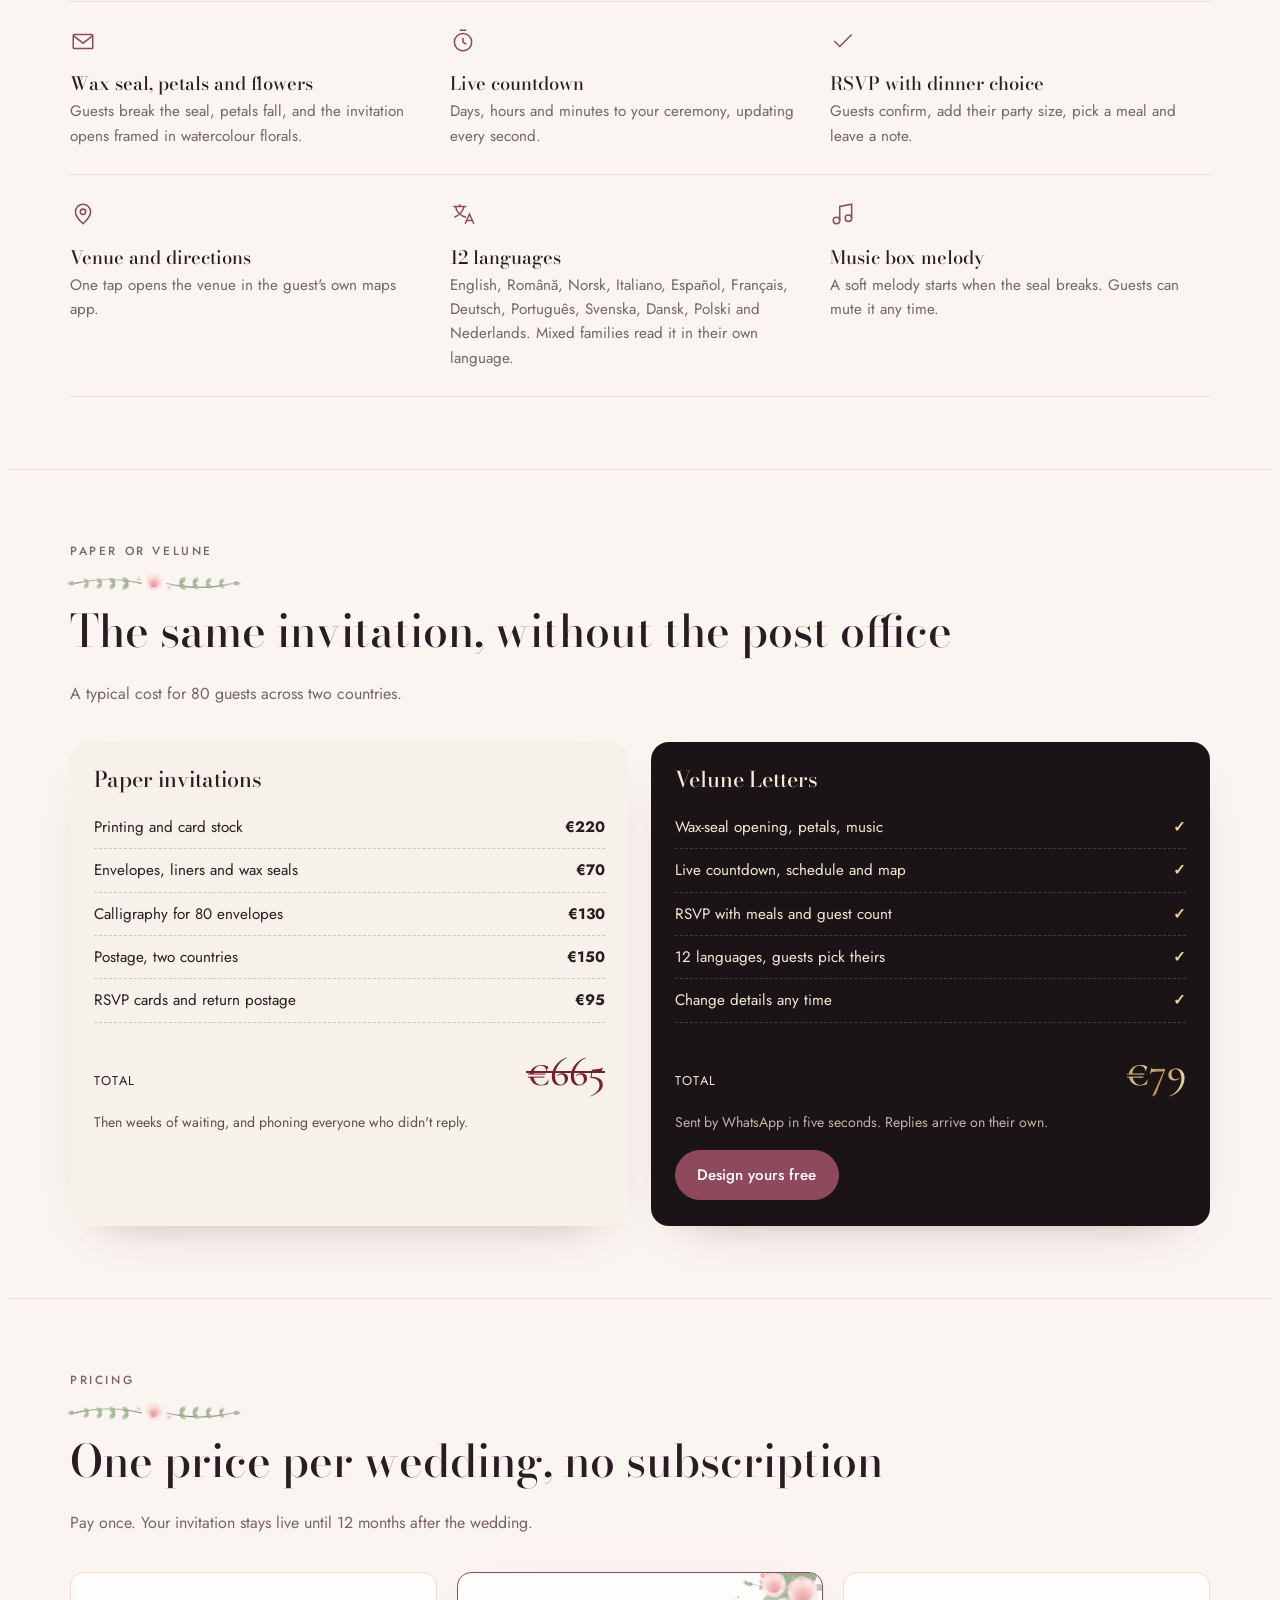
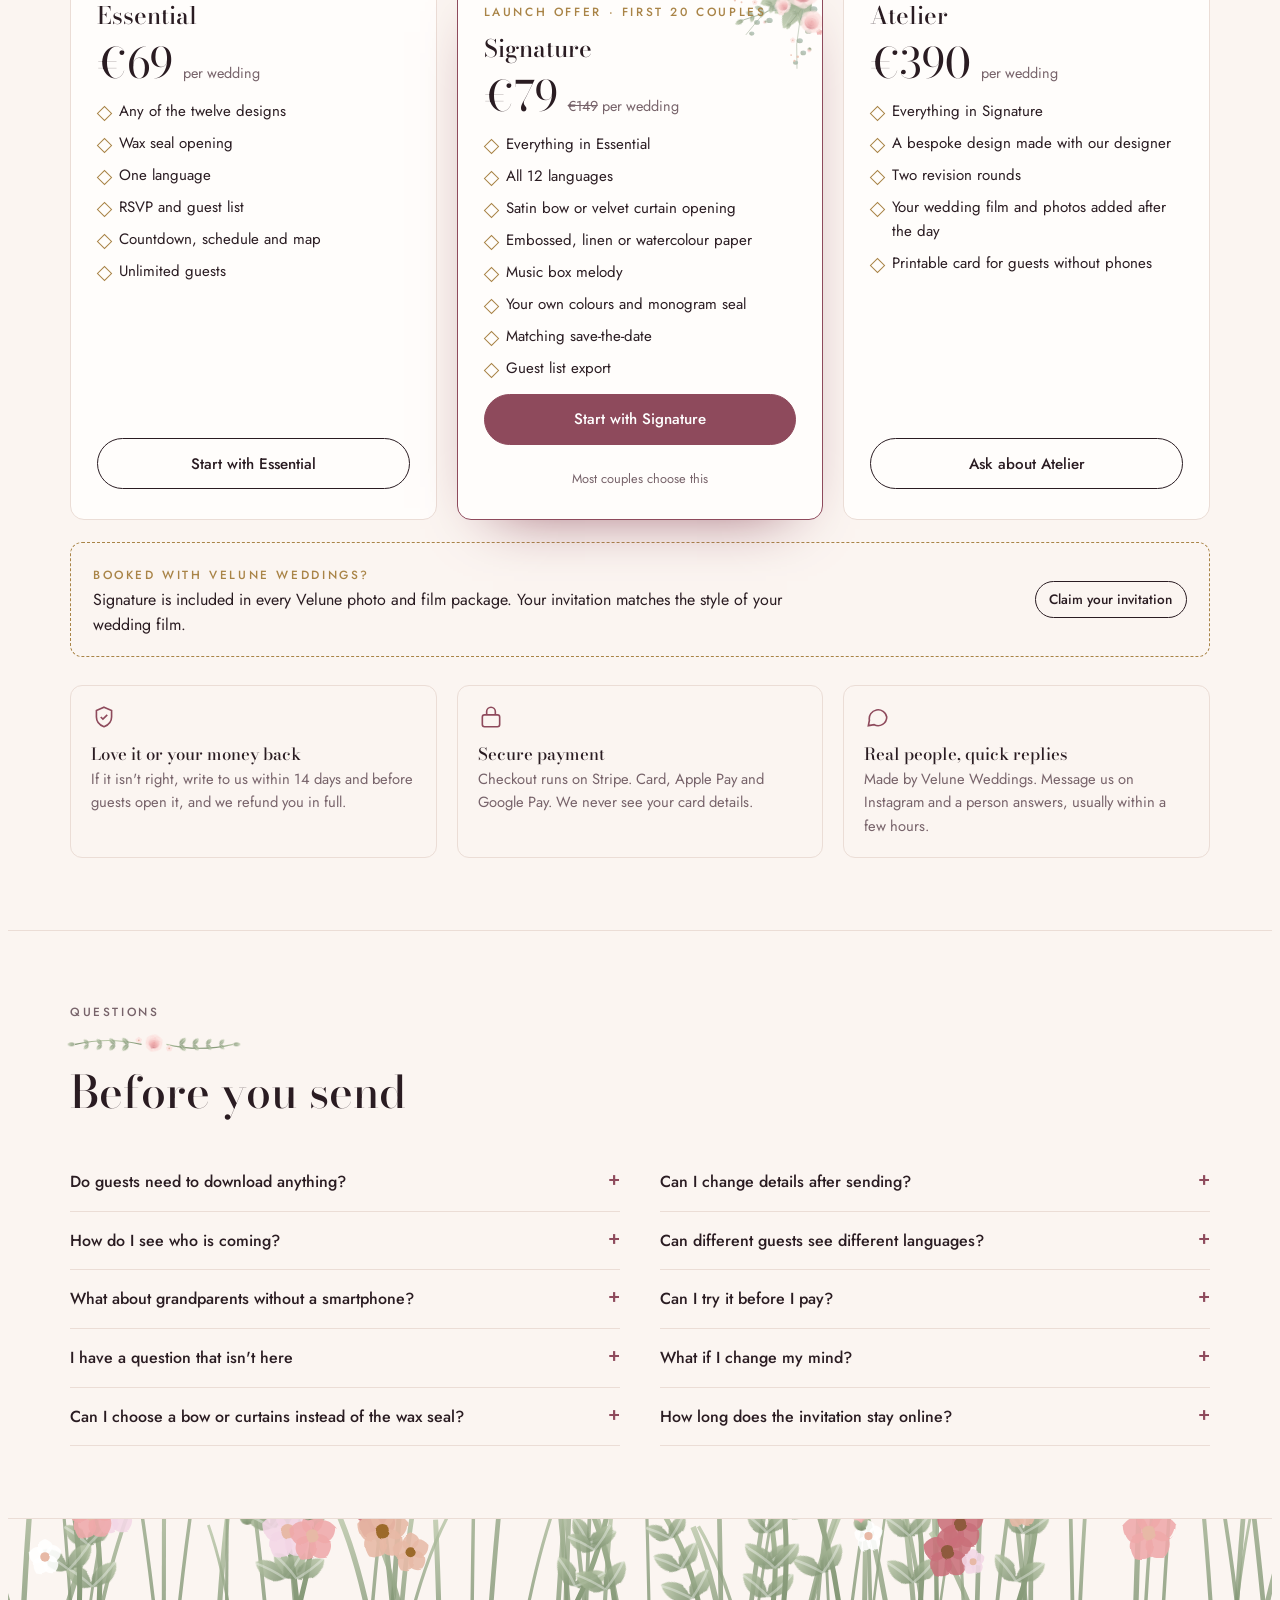
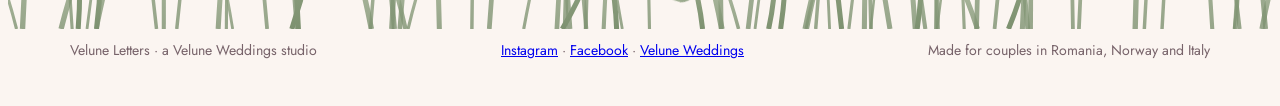
==== commit 84471e14: "RO/NO/IT landing pages, guest-to-couple footer, draft reminder function" ====
--- a/index.html
+++ b/index.html
@@ -5,6 +5,11 @@
 <meta name="viewport" content="width=device-width,initial-scale=1,viewport-fit=cover">
 <title>Digital Wedding Invitations that Open Like a Letter · Velune Letters</title>
 <link rel="canonical" href="https://lidjoakim-hash.github.io/velune-letters/">
+<link rel="alternate" hreflang="en" href="https://lidjoakim-hash.github.io/velune-letters/">
+<link rel="alternate" hreflang="ro" href="https://lidjoakim-hash.github.io/velune-letters/ro/">
+<link rel="alternate" hreflang="nb" href="https://lidjoakim-hash.github.io/velune-letters/no/">
+<link rel="alternate" hreflang="it" href="https://lidjoakim-hash.github.io/velune-letters/it/">
+<link rel="alternate" hreflang="x-default" href="https://lidjoakim-hash.github.io/velune-letters/">
 <meta name="theme-color" content="#f7f2ea">
 <meta name="description" content="Digital wedding invitations guests open like a real letter: wax seal, satin bow or velvet curtains. RSVP, countdown, map and 12 languages. Design free, pay once from €69.">
 <meta property="og:title" content="Velune Letters">
@@ -27,6 +32,7 @@
     <nav class="nav" aria-label="Main">
       <a class="navlink hide-sm" href="#templates">Designs</a>
       <a class="navlink hide-sm" href="#pricing">Pricing</a>
+      <a class="navlink hide-sm" href="./" aria-current="page"><b>EN</b></a><a class="navlink hide-sm" href="ro/" hreflang="ro" lang="ro">RO</a><a class="navlink hide-sm" href="no/" hreflang="nb" lang="nb">NO</a><a class="navlink hide-sm" href="it/" hreflang="it" lang="it">IT</a>
       <a class="navlink" href="studio.html">Log in</a>
       <a class="btn small primary" href="studio.html">Start designing</a>
     </nav>
--- a/assets/invite.css
+++ b/assets/invite.css
@@ -392,3 +392,7 @@
 .inv[data-paper=linen] .sheet{background-image:url(tex/linen.jpg);background-size:300px;background-blend-mode:multiply}
 .inv[data-paper=linen] .vsheet{background-image:url(tex/linen.jpg);background-size:300px;background-blend-mode:multiply}
 .inv[data-paper=watercolour] .sheet,.inv[data-paper=watercolour] .vsheet{background-image:radial-gradient(ellipse 60% 22% at 18% 12%,color-mix(in srgb,var(--i-accent) 16%,transparent),transparent 70%),radial-gradient(ellipse 50% 18% at 85% 38%,color-mix(in srgb,var(--i-seal) 12%,transparent),transparent 70%),radial-gradient(ellipse 70% 20% at 30% 70%,color-mix(in srgb,var(--i-accent) 12%,transparent),transparent 70%),radial-gradient(ellipse 55% 16% at 80% 92%,color-mix(in srgb,var(--i-seal) 10%,transparent),transparent 70%)}
+.iloop{display:block;margin:30px auto 26px;max-width:300px;padding:16px 18px;text-align:center;text-decoration:none;border:1px solid color-mix(in srgb,var(--i-accent) 35%,transparent);border-radius:12px;color:var(--i-ink);background:color-mix(in srgb,var(--i-paper) 85%,#fff)}
+.iloop span{display:block;font-family:var(--i-display);font-size:1.05rem}
+.iloop b{display:block;margin-top:4px;font-weight:500;font-size:.85rem;color:var(--i-accent)}
+.iloop small{display:block;margin-top:8px;font-size:.6rem;letter-spacing:.22em;text-transform:uppercase;color:var(--i-muted)}
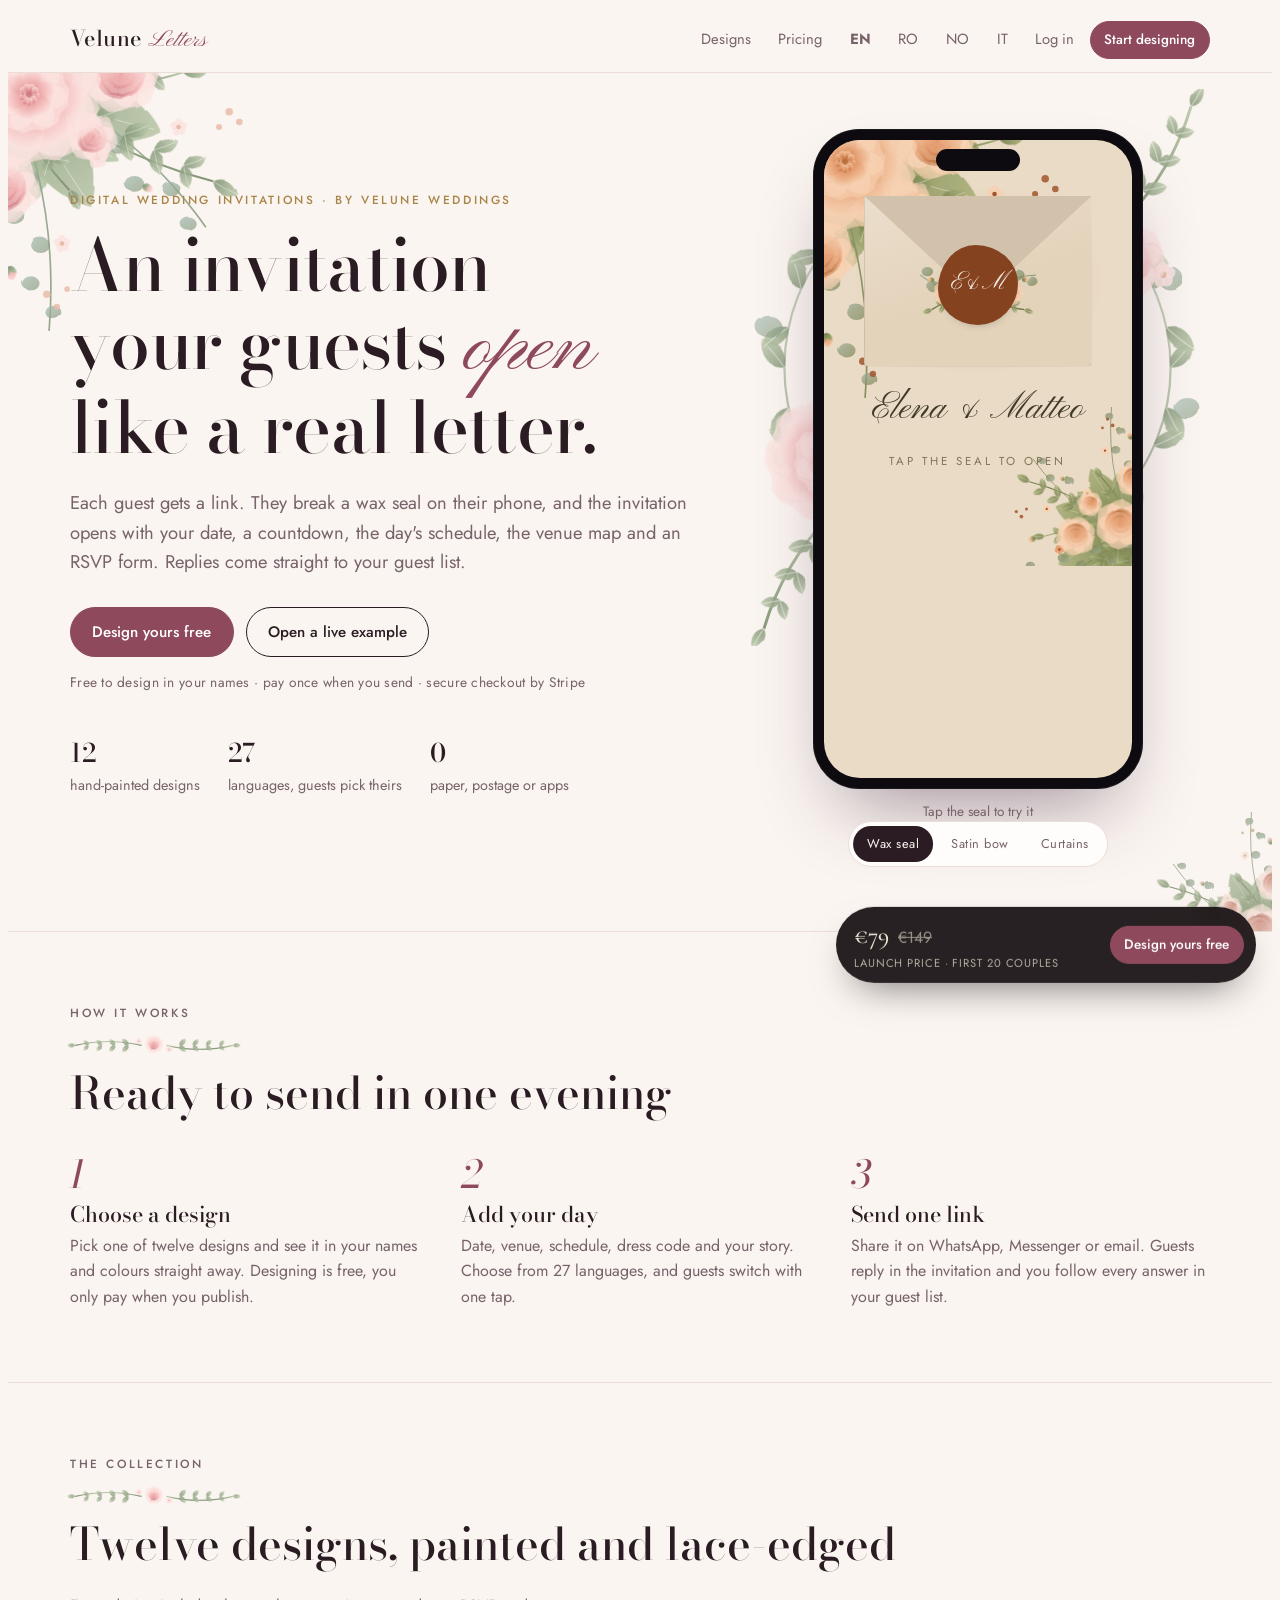
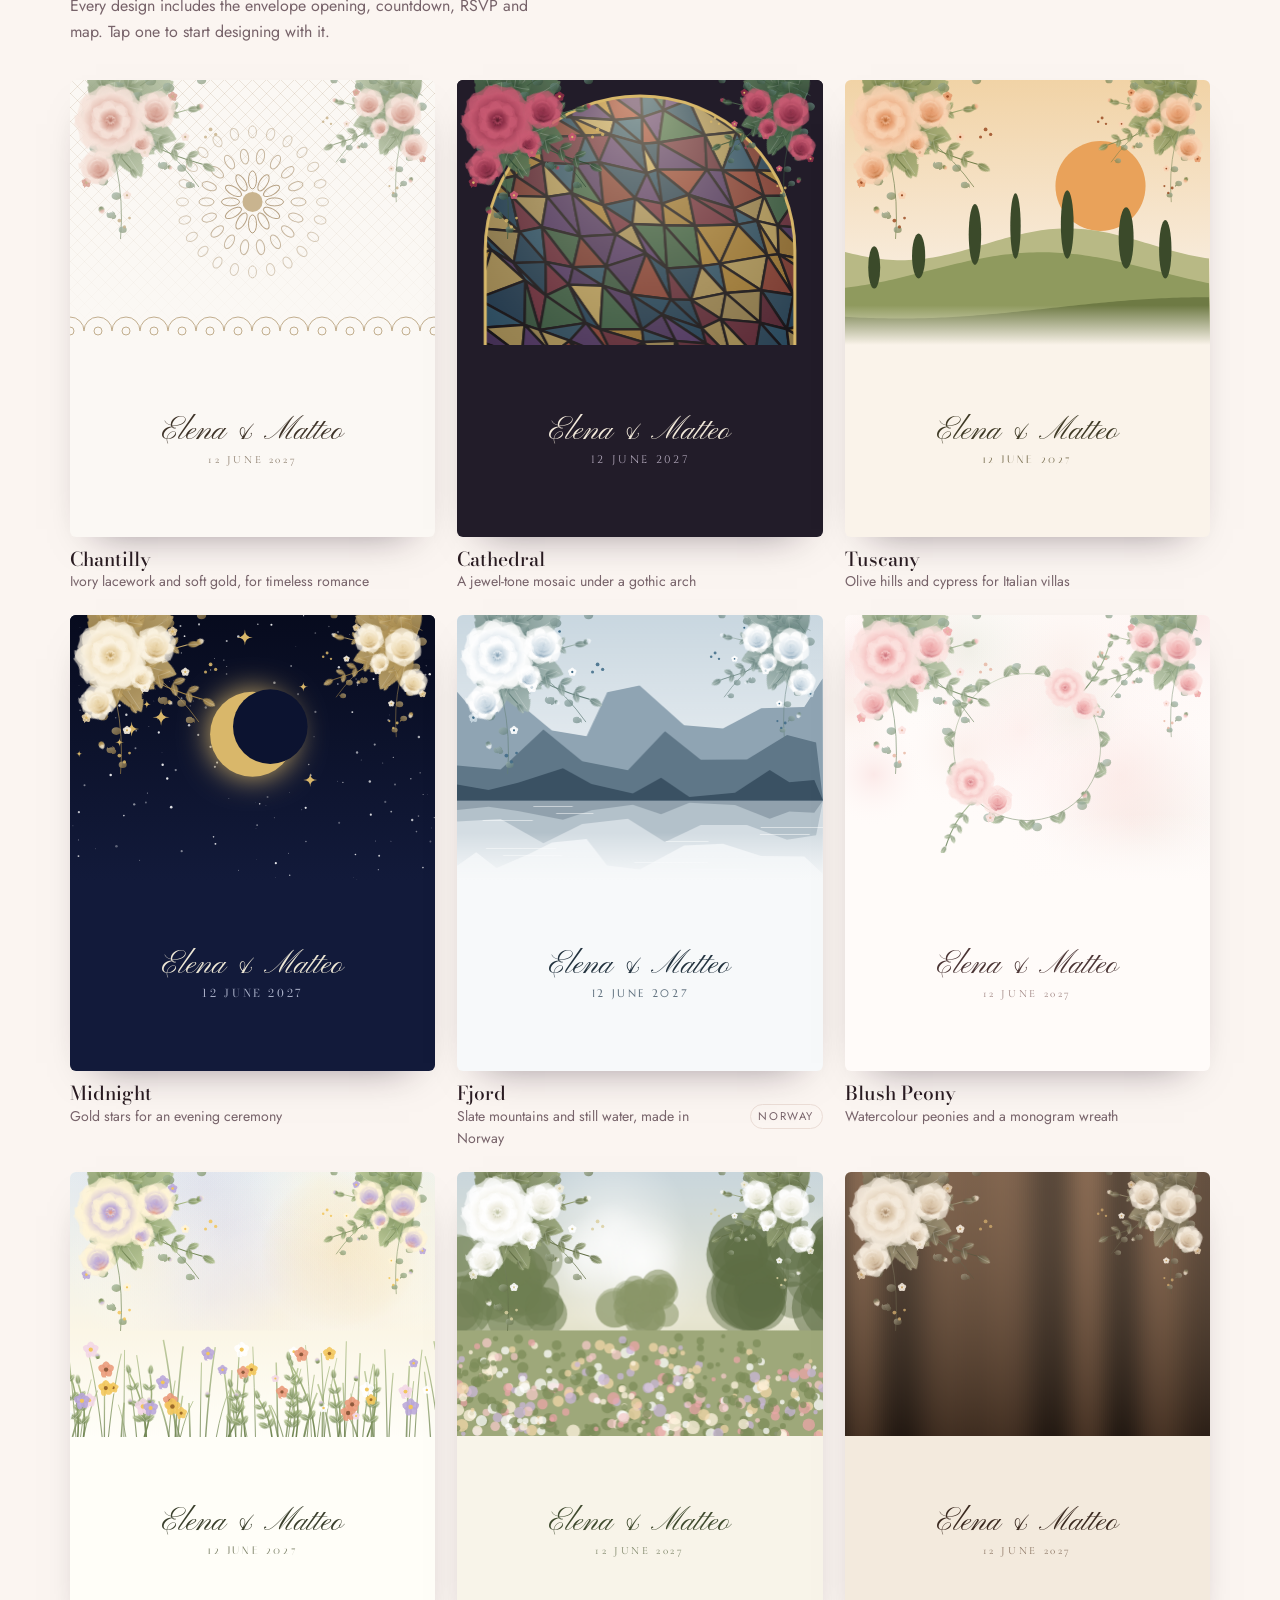
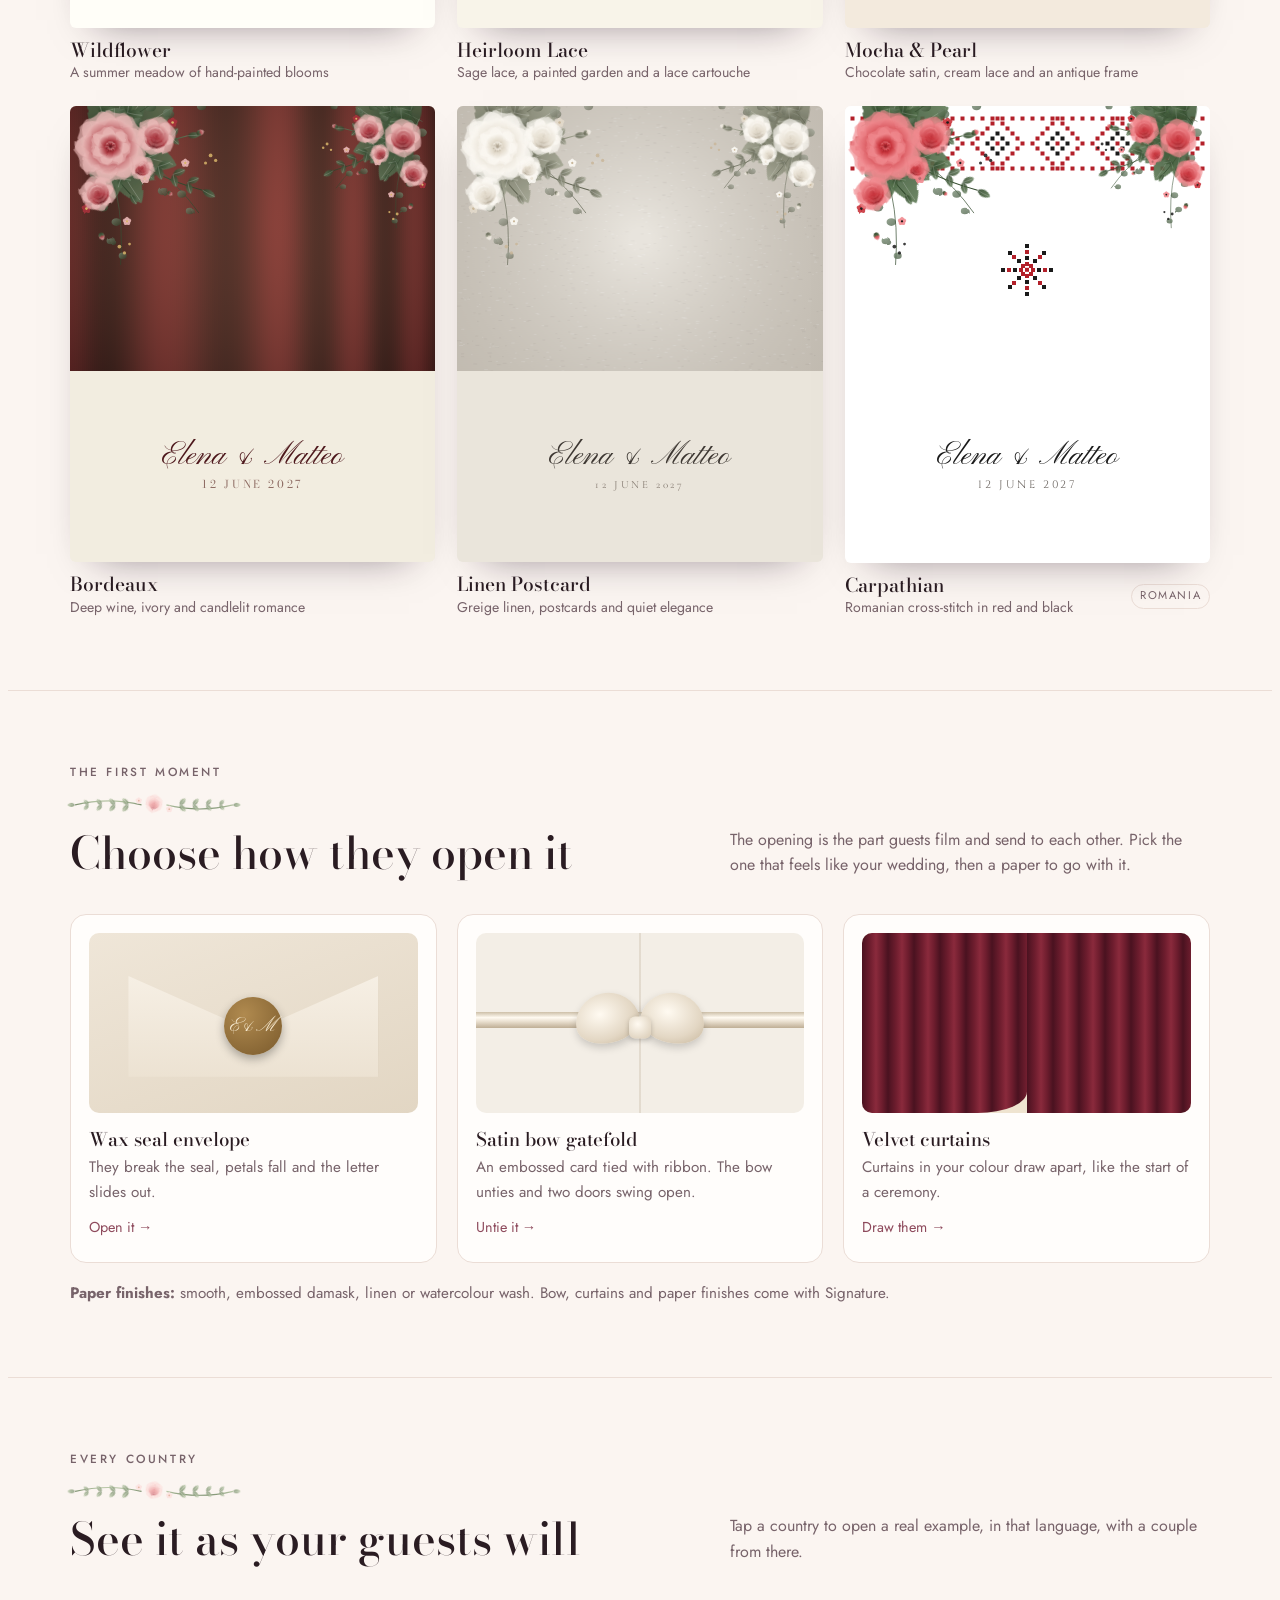
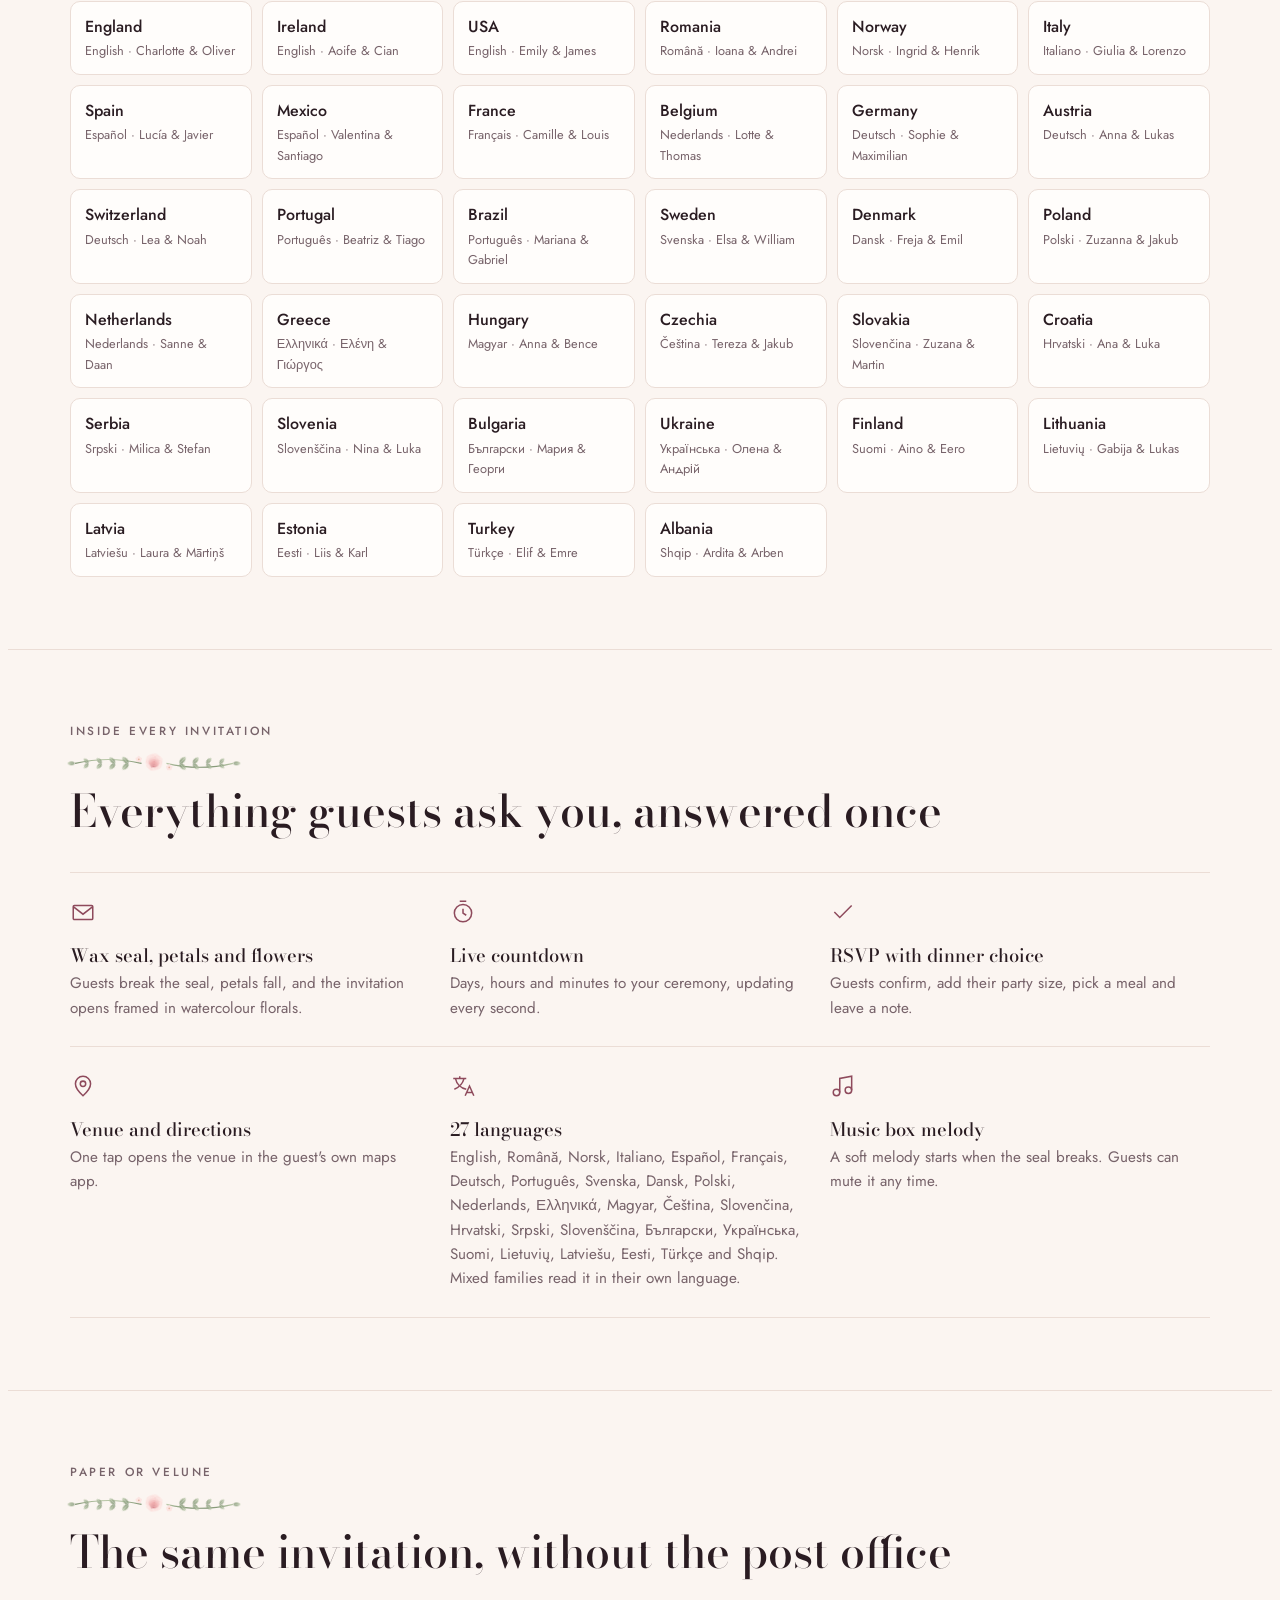
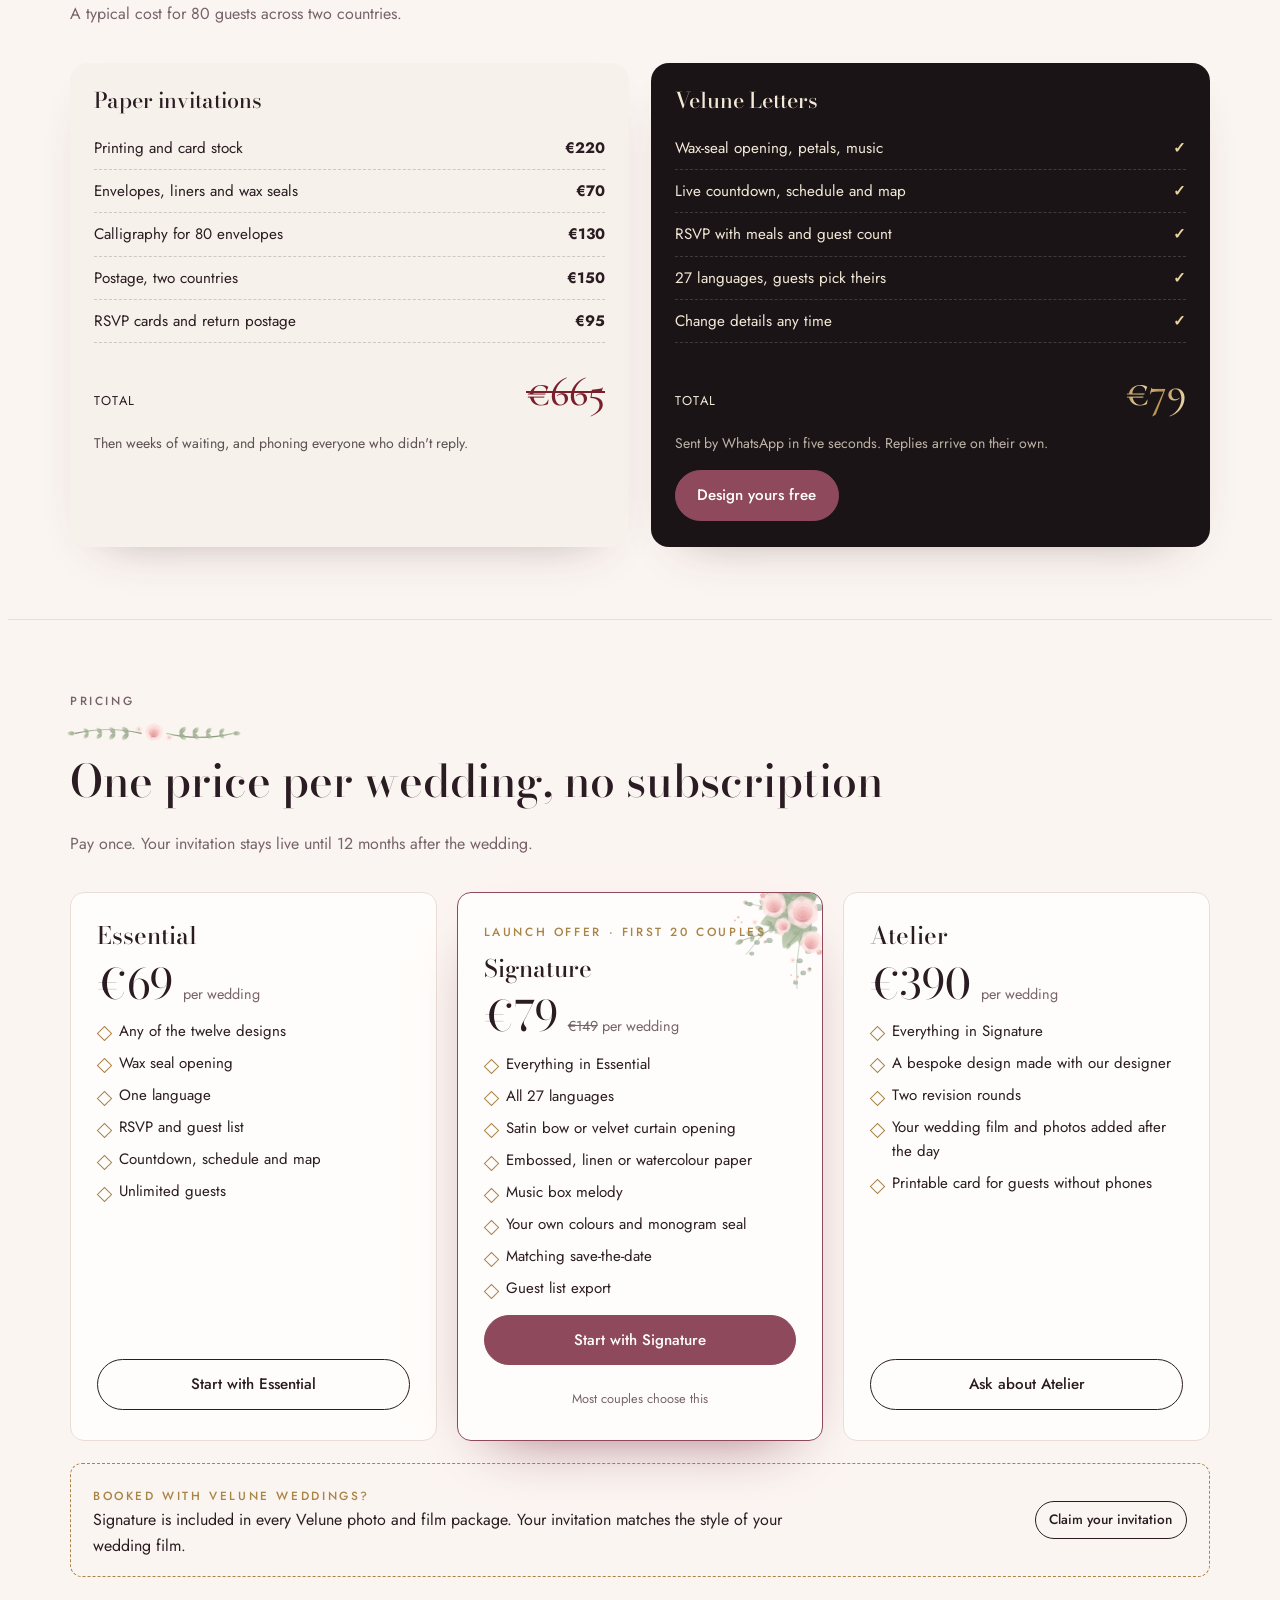
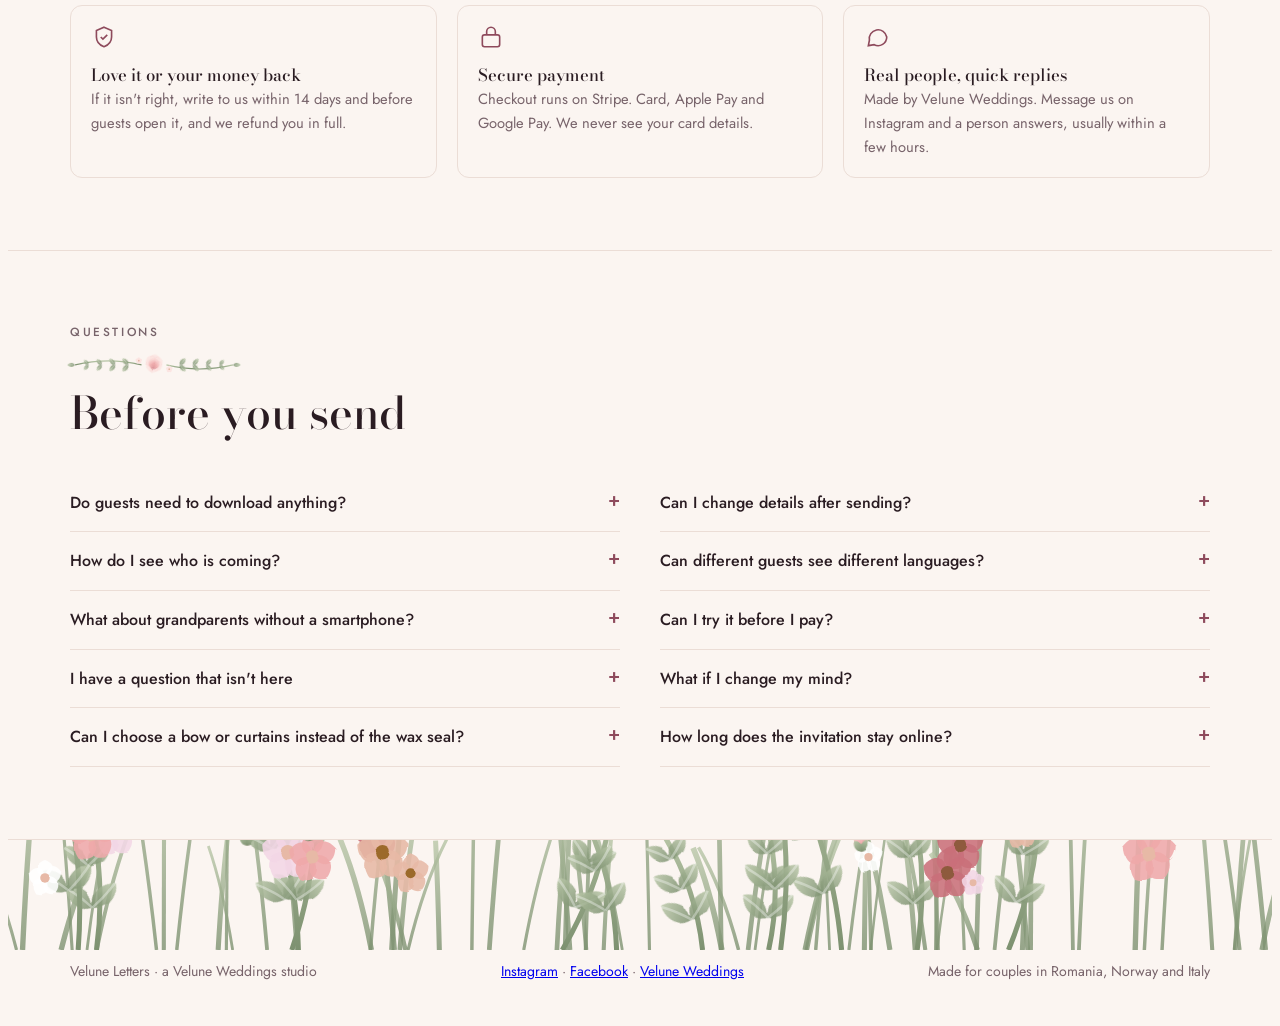
==== commit 3c7e3db3: "27 languages and demo couples for 34 countries" ====
--- a/index.html
+++ b/index.html
@@ -11,7 +11,7 @@
 <link rel="alternate" hreflang="it" href="https://lidjoakim-hash.github.io/velune-letters/it/">
 <link rel="alternate" hreflang="x-default" href="https://lidjoakim-hash.github.io/velune-letters/">
 <meta name="theme-color" content="#f7f2ea">
-<meta name="description" content="Digital wedding invitations guests open like a real letter: wax seal, satin bow or velvet curtains. RSVP, countdown, map and 12 languages. Design free, pay once from €69.">
+<meta name="description" content="Digital wedding invitations guests open like a real letter: wax seal, satin bow or velvet curtains. RSVP, countdown, map and 27 languages. Design free, pay once from €69.">
 <meta property="og:title" content="Velune Letters">
 <meta property="og:description" content="Wedding invitations your guests open like a real letter.">
 <meta property="og:image" content="https://lidjoakim-hash.github.io/velune-letters/assets/og-velune-letters.jpg">
@@ -19,7 +19,7 @@
 <meta property="og:image:height" content="630">
 <meta property="og:type" content="website">
 <meta name="twitter:card" content="summary_large_image">
-<script type="application/ld+json">{"@context": "https://schema.org", "@graph": [{"@type": "Product", "name": "Velune Letters digital wedding invitation", "brand": {"@type": "Brand", "name": "Velune Letters"}, "description": "Digital wedding invitation guests open like a real letter, with RSVP, countdown, map and 12 languages.", "image": "https://lidjoakim-hash.github.io/velune-letters/assets/og-velune-letters.jpg", "offers": [{"@type": "Offer", "name": "Essential", "price": "69", "priceCurrency": "EUR", "availability": "https://schema.org/InStock", "url": "https://lidjoakim-hash.github.io/velune-letters/#pricing"}, {"@type": "Offer", "name": "Signature", "price": "79", "priceCurrency": "EUR", "availability": "https://schema.org/InStock", "url": "https://lidjoakim-hash.github.io/velune-letters/#pricing"}, {"@type": "Offer", "name": "Atelier", "price": "390", "priceCurrency": "EUR", "availability": "https://schema.org/InStock", "url": "https://lidjoakim-hash.github.io/velune-letters/#pricing"}]}, {"@type": "FAQPage", "mainEntity": [{"@type": "Question", "name": "Do guests need to download anything?", "acceptedAnswer": {"@type": "Answer", "text": "No. The link opens in any phone or computer browser."}}, {"@type": "Question", "name": "Can I change details after sending?", "acceptedAnswer": {"@type": "Answer", "text": "Yes. Changes appear for every guest straight away, so a new start time never needs a second invitation."}}, {"@type": "Question", "name": "How do I see who is coming?", "acceptedAnswer": {"@type": "Answer", "text": "Every reply lands in your guest list with party size, dinner choice and notes. You can export it for the venue."}}, {"@type": "Question", "name": "Can different guests see different languages?", "acceptedAnswer": {"@type": "Answer", "text": "With Signature, guests switch between English, Română, Norsk, Italiano, Español, Français, Deutsch, Português, Svenska, Dansk, Polski and Nederlands inside the invitation. Their phone's language opens first."}}, {"@type": "Question", "name": "What about grandparents without a smartphone?", "acceptedAnswer": {"@type": "Answer", "text": "Atelier includes a printable card in the same design, with a QR code to the invitation."}}, {"@type": "Question", "name": "Can I try it before I pay?", "acceptedAnswer": {"@type": "Answer", "text": "Yes. Design the whole invitation in your names for free and preview it on your phone. You only pay when you publish and send it to guests."}}, {"@type": "Question", "name": "I have a question that isn't here", "acceptedAnswer": {"@type": "Answer", "text": "Send us a message on Instagram at @lettersbyvelune. We usually reply within a few hours."}}, {"@type": "Question", "name": "What if I change my mind?", "acceptedAnswer": {"@type": "Answer", "text": "Write to us within 14 days of paying, before guests have opened the invitation, and we refund you in full."}}, {"@type": "Question", "name": "Can I choose a bow or curtains instead of the wax seal?", "acceptedAnswer": {"@type": "Answer", "text": "Yes. With Signature you choose the opening (wax seal, satin bow gatefold or velvet curtains) and a paper finish (smooth, embossed damask, linen or watercolour) separately from the design."}}, {"@type": "Question", "name": "How long does the invitation stay online?", "acceptedAnswer": {"@type": "Answer", "text": "Until 12 months after your wedding. After the day, it can become a thank-you page."}}]}]}</script>
+<script type="application/ld+json">{"@context": "https://schema.org", "@graph": [{"@type": "Product", "name": "Velune Letters digital wedding invitation", "brand": {"@type": "Brand", "name": "Velune Letters"}, "description": "Digital wedding invitation guests open like a real letter, with RSVP, countdown, map and 27 languages.", "image": "https://lidjoakim-hash.github.io/velune-letters/assets/og-velune-letters.jpg", "offers": [{"@type": "Offer", "name": "Essential", "price": "69", "priceCurrency": "EUR", "availability": "https://schema.org/InStock", "url": "https://lidjoakim-hash.github.io/velune-letters/#pricing"}, {"@type": "Offer", "name": "Signature", "price": "79", "priceCurrency": "EUR", "availability": "https://schema.org/InStock", "url": "https://lidjoakim-hash.github.io/velune-letters/#pricing"}, {"@type": "Offer", "name": "Atelier", "price": "390", "priceCurrency": "EUR", "availability": "https://schema.org/InStock", "url": "https://lidjoakim-hash.github.io/velune-letters/#pricing"}]}, {"@type": "FAQPage", "mainEntity": [{"@type": "Question", "name": "Do guests need to download anything?", "acceptedAnswer": {"@type": "Answer", "text": "No. The link opens in any phone or computer browser."}}, {"@type": "Question", "name": "Can I change details after sending?", "acceptedAnswer": {"@type": "Answer", "text": "Yes. Changes appear for every guest straight away, so a new start time never needs a second invitation."}}, {"@type": "Question", "name": "How do I see who is coming?", "acceptedAnswer": {"@type": "Answer", "text": "Every reply lands in your guest list with party size, dinner choice and notes. You can export it for the venue."}}, {"@type": "Question", "name": "Can different guests see different languages?", "acceptedAnswer": {"@type": "Answer", "text": "With Signature, guests switch between English, Română, Norsk, Italiano, Español, Français, Deutsch, Português, Svenska, Dansk, Polski, Nederlands, Ελληνικά, Magyar, Čeština, Slovenčina, Hrvatski, Srpski, Slovenščina, Български, Українська, Suomi, Lietuvių, Latviešu, Eesti, Türkçe and Shqip inside the invitation. Their phone's language opens first."}}, {"@type": "Question", "name": "What about grandparents without a smartphone?", "acceptedAnswer": {"@type": "Answer", "text": "Atelier includes a printable card in the same design, with a QR code to the invitation."}}, {"@type": "Question", "name": "Can I try it before I pay?", "acceptedAnswer": {"@type": "Answer", "text": "Yes. Design the whole invitation in your names for free and preview it on your phone. You only pay when you publish and send it to guests."}}, {"@type": "Question", "name": "I have a question that isn't here", "acceptedAnswer": {"@type": "Answer", "text": "Send us a message on Instagram at @lettersbyvelune. We usually reply within a few hours."}}, {"@type": "Question", "name": "What if I change my mind?", "acceptedAnswer": {"@type": "Answer", "text": "Write to us within 14 days of paying, before guests have opened the invitation, and we refund you in full."}}, {"@type": "Question", "name": "Can I choose a bow or curtains instead of the wax seal?", "acceptedAnswer": {"@type": "Answer", "text": "Yes. With Signature you choose the opening (wax seal, satin bow gatefold or velvet curtains) and a paper finish (smooth, embossed damask, linen or watercolour) separately from the design."}}, {"@type": "Question", "name": "How long does the invitation stay online?", "acceptedAnswer": {"@type": "Answer", "text": "Until 12 months after your wedding. After the day, it can become a thank-you page."}}]}]}</script>
 <link rel="preconnect" href="https://fonts.googleapis.com"><link rel="preconnect" href="https://fonts.gstatic.com" crossorigin><link rel="stylesheet" href="https://fonts.googleapis.com/css2?family=Bodoni+Moda:ital,opsz,wght@0,6..96,400..700;1,6..96,400..700&family=Jost:wght@300;400;500;600&family=Pinyon+Script&family=Cormorant+Garamond:ital,wght@0,400;0,500;1,400&family=Cinzel:wght@400;600&family=Italiana&family=Marcellus&display=swap">
 <link rel="modulepreload" href="assets/invite.js"><link rel="modulepreload" href="assets/themes.js">
 <link rel="stylesheet" href="assets/site.css">
@@ -53,7 +53,7 @@
         <p class="free-note">Free to design in your names · pay once when you send · secure checkout by Stripe</p>
         <div class="proof">
           <div><b>12</b>hand-painted designs</div>
-          <div><b>12</b>languages, guests pick theirs</div>
+          <div><b>27</b>languages, guests pick theirs</div>
           <div><b>0</b>paper, postage or apps</div>
         </div>
       </div>
@@ -70,7 +70,7 @@
       <div class="head"><div><p class="eyebrow">How it works</p><h2>Ready to send in one evening</h2></div></div>
       <div class="steps">
         <div class="step"><div class="n">1</div><h3>Choose a design</h3><p>Pick one of twelve designs and see it in your names and colours straight away. Designing is free, you only pay when you publish.</p></div>
-        <div class="step"><div class="n">2</div><h3>Add your day</h3><p>Date, venue, schedule, dress code and your story. Choose from 12 languages, and guests switch with one tap.</p></div>
+        <div class="step"><div class="n">2</div><h3>Add your day</h3><p>Date, venue, schedule, dress code and your story. Choose from 27 languages, and guests switch with one tap.</p></div>
         <div class="step"><div class="n">3</div><h3>Send one link</h3><p>Share it on WhatsApp, Messenger or email. Guests reply in the invitation and you follow every answer in your guest list.</p></div>
       </div>
     </div>
@@ -92,6 +92,13 @@
         <a class="op" href="i/?demo&t=bordeaux&o=curtain&p=linen" target="_blank" rel="noopener"><div class="op-art oa-curtain"><i></i><i></i></div><h3>Velvet curtains</h3><p>Curtains in your colour draw apart, like the start of a ceremony.</p><em>Draw them →</em></a>
       </div>
       <p class="papers"><b>Paper finishes:</b> smooth, embossed damask, linen or watercolour wash. Bow, curtains and paper finishes come with Signature.</p>
+    </div>
+  </section>
+
+  <section class="block" id="countries">
+    <div class="wrap">
+      <div class="head"><div><p class="eyebrow">Every country</p><h2>See it as your guests will</h2></div><p>Tap a country to open a real example, in that language, with a couple from there.</p></div>
+      <div class="ctry" id="ctry"></div>
     </div>
   </section>
 
@@ -103,7 +110,7 @@
         <div class="feat"><svg viewBox="0 0 24 24"><circle cx="12" cy="13" r="8"/><path d="M12 9v4l3 2M9 2h6"/></svg><h3>Live countdown</h3><p>Days, hours and minutes to your ceremony, updating every second.</p></div>
         <div class="feat"><svg viewBox="0 0 24 24"><path d="M4 12l5 5L20 6"/></svg><h3>RSVP with dinner choice</h3><p>Guests confirm, add their party size, pick a meal and leave a note.</p></div>
         <div class="feat"><svg viewBox="0 0 24 24"><path d="M12 21s-7-6.2-7-11a7 7 0 0114 0c0 4.8-7 11-7 11z"/><circle cx="12" cy="10" r="2.5"/></svg><h3>Venue and directions</h3><p>One tap opens the venue in the guest's own maps app.</p></div>
-        <div class="feat"><svg viewBox="0 0 24 24"><path d="M3 5h12M9 3v2M5 5c1 5 5 9 10 10M13 5c-1 4-4 8-9 10M14 21l4-9 4 9M15.5 18h5"/></svg><h3>12 languages</h3><p>English, Română, Norsk, Italiano, Español, Français, Deutsch, Português, Svenska, Dansk, Polski and Nederlands. Mixed families read it in their own language.</p></div>
+        <div class="feat"><svg viewBox="0 0 24 24"><path d="M3 5h12M9 3v2M5 5c1 5 5 9 10 10M13 5c-1 4-4 8-9 10M14 21l4-9 4 9M15.5 18h5"/></svg><h3>27 languages</h3><p>English, Română, Norsk, Italiano, Español, Français, Deutsch, Português, Svenska, Dansk, Polski, Nederlands, Ελληνικά, Magyar, Čeština, Slovenčina, Hrvatski, Srpski, Slovenščina, Български, Українська, Suomi, Lietuvių, Latviešu, Eesti, Türkçe and Shqip. Mixed families read it in their own language.</p></div>
         <div class="feat"><svg viewBox="0 0 24 24"><path d="M9 18V5l11-2v13"/><circle cx="6" cy="18" r="3"/><circle cx="17" cy="16" r="3"/></svg><h3>Music box melody</h3><p>A soft melody starts when the seal breaks. Guests can mute it any time.</p></div>
       </div>
     </div>
@@ -118,7 +125,7 @@
           <ul><li><span>Printing and card stock</span><b>€220</b></li><li><span>Envelopes, liners and wax seals</span><b>€70</b></li><li><span>Calligraphy for 80 envelopes</span><b>€130</b></li><li><span>Postage, two countries</span><b>€150</b></li><li><span>RSVP cards and return postage</span><b>€95</b></li></ul>
           <div class="cmp-tot"><span>Total</span><b>€665</b></div><p class="cmp-note">Then weeks of waiting, and phoning everyone who didn't reply.</p></div>
         <div class="cmp-col velune"><h3>Velune Letters</h3>
-          <ul><li><span>Wax-seal opening, petals, music</span><b>✓</b></li><li><span>Live countdown, schedule and map</span><b>✓</b></li><li><span>RSVP with meals and guest count</span><b>✓</b></li><li><span>12 languages, guests pick theirs</span><b>✓</b></li><li><span>Change details any time</span><b>✓</b></li></ul>
+          <ul><li><span>Wax-seal opening, petals, music</span><b>✓</b></li><li><span>Live countdown, schedule and map</span><b>✓</b></li><li><span>RSVP with meals and guest count</span><b>✓</b></li><li><span>27 languages, guests pick theirs</span><b>✓</b></li><li><span>Change details any time</span><b>✓</b></li></ul>
           <div class="cmp-tot"><span>Total</span><b>€79</b></div><p class="cmp-note">Sent by WhatsApp in five seconds. Replies arrive on their own.</p>
           <a class="btn primary" href="studio.html?plan=signature">Design yours free</a></div>
       </div>
@@ -133,7 +140,7 @@
           <ul><li>Any of the twelve designs</li><li>Wax seal opening</li><li>One language</li><li>RSVP and guest list</li><li>Countdown, schedule and map</li><li>Unlimited guests</li></ul>
           <a class="btn" href="studio.html?plan=essential">Start with Essential</a></div>
         <div class="price pop"><p class="eyebrow">Launch offer · first 20 couples</p><h3>Signature</h3><div class="amt">€79 <small><s>€149</s> per wedding</small></div>
-          <ul><li>Everything in Essential</li><li>All 12 languages</li><li>Satin bow or velvet curtain opening</li><li>Embossed, linen or watercolour paper</li><li>Music box melody</li><li>Your own colours and monogram seal</li><li>Matching save-the-date</li><li>Guest list export</li></ul>
+          <ul><li>Everything in Essential</li><li>All 27 languages</li><li>Satin bow or velvet curtain opening</li><li>Embossed, linen or watercolour paper</li><li>Music box melody</li><li>Your own colours and monogram seal</li><li>Matching save-the-date</li><li>Guest list export</li></ul>
           <a class="btn primary" href="studio.html?plan=signature">Start with Signature</a><p class="pnote">Most couples choose this</p></div>
         <div class="price"><h3>Atelier</h3><div class="amt">€390 <small>per wedding</small></div>
           <ul><li>Everything in Signature</li><li>A bespoke design made with our designer</li><li>Two revision rounds</li><li>Your wedding film and photos added after the day</li><li>Printable card for guests without phones</li></ul>
@@ -158,7 +165,7 @@
         <details><summary>Do guests need to download anything?</summary><p>No. The link opens in any phone or computer browser.</p></details>
         <details><summary>Can I change details after sending?</summary><p>Yes. Changes appear for every guest straight away, so a new start time never needs a second invitation.</p></details>
         <details><summary>How do I see who is coming?</summary><p>Every reply lands in your guest list with party size, dinner choice and notes. You can export it for the venue.</p></details>
-        <details><summary>Can different guests see different languages?</summary><p>With Signature, guests switch between English, Română, Norsk, Italiano, Español, Français, Deutsch, Português, Svenska, Dansk, Polski and Nederlands inside the invitation. Their phone's language opens first.</p></details>
+        <details><summary>Can different guests see different languages?</summary><p>With Signature, guests switch between English, Română, Norsk, Italiano, Español, Français, Deutsch, Português, Svenska, Dansk, Polski, Nederlands, Ελληνικά, Magyar, Čeština, Slovenčina, Hrvatski, Srpski, Slovenščina, Български, Українська, Suomi, Lietuvių, Latviešu, Eesti, Türkçe and Shqip inside the invitation. Their phone's language opens first.</p></details>
         <details><summary>What about grandparents without a smartphone?</summary><p>Atelier includes a printable card in the same design, with a QR code to the invitation.</p></details>
         <details><summary>Can I try it before I pay?</summary><p>Yes. Design the whole invitation in your names for free and preview it on your phone. You only pay when you publish and send it to guests.</p></details>
         <details><summary>I have a question that isn't here</summary><p>Send us a message on Instagram at <a href="https://www.instagram.com/lettersbyvelune/" target="_blank" rel="noopener">@lettersbyvelune</a>. We usually reply within a few hours.</p></details>
@@ -207,6 +214,9 @@
 const sticky = document.getElementById("sticky"), heroEl = document.querySelector(".hero"), priceEl = document.getElementById("pricing");
 const onScroll = () => { const y = scrollY + innerHeight; sticky.classList.toggle("on", scrollY > heroEl.offsetHeight * .7 && !(y > priceEl.offsetTop + 200 && scrollY < priceEl.offsetTop + priceEl.offsetHeight)); };
 addEventListener("scroll", onScroll, { passive: true }); onScroll();
+import("./assets/countries.js").then(({ COUNTRIES }) => import("./assets/i18n.js").then(({ T }) => {
+  document.getElementById("ctry").innerHTML = Object.values(COUNTRIES).map((k) => `<a href="./i/?demo&c=${k.slug}" target="_blank" rel="noopener"><b>${k.name}</b><span>${T[k.lang].label} · ${k.p1} &amp; ${k.p2}</span></a>`).join("");
+}));
 document.addEventListener("visibilitychange", () => { if (document.hidden) Music.stop(); });
 </script>
 </body>
--- a/assets/site.css
+++ b/assets/site.css
@@ -337,3 +337,7 @@
 
 .screen .inv.has-gate .stage{position:absolute;inset:0;min-height:0}
 .op-art.oa-bow::after{content:"";position:absolute;left:50%;top:50%;width:22px;height:22px;transform:translate(-50%,-30%);border-radius:6px;background:radial-gradient(circle at 40% 35%,#fffaf1,#d8cab4);box-shadow:0 2px 5px rgba(0,0,0,.2);z-index:2}
+.ctry{display:grid;grid-template-columns:repeat(auto-fill,minmax(170px,1fr));gap:10px}
+.ctry a{display:block;padding:12px 14px;border:1px solid var(--line);border-radius:10px;background:var(--surface);text-decoration:none;color:var(--fg);transition:border-color .2s,transform .2s}
+.ctry a:hover{border-color:var(--accent);transform:translateY(-2px)}
+.ctry b{display:block;font-weight:500}.ctry span{display:block;font-size:.8rem;color:var(--muted);margin-top:2px}
